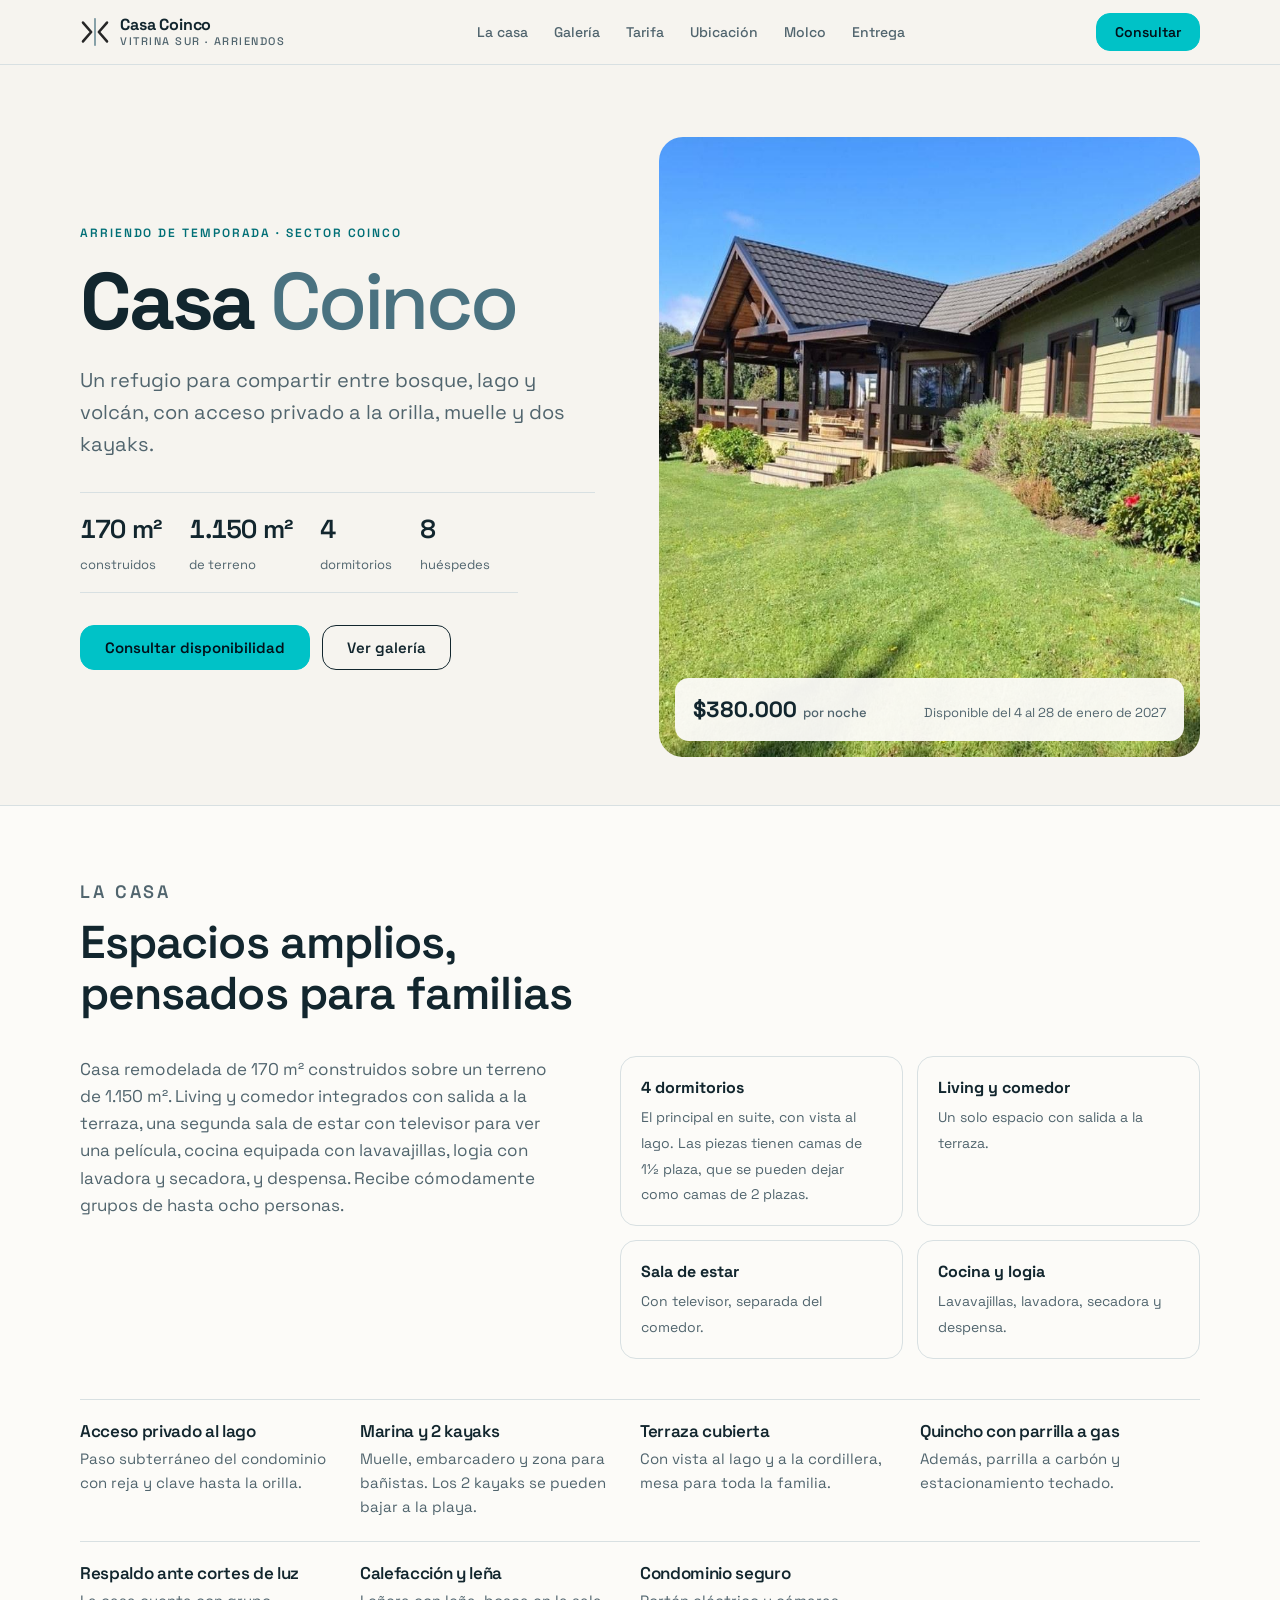
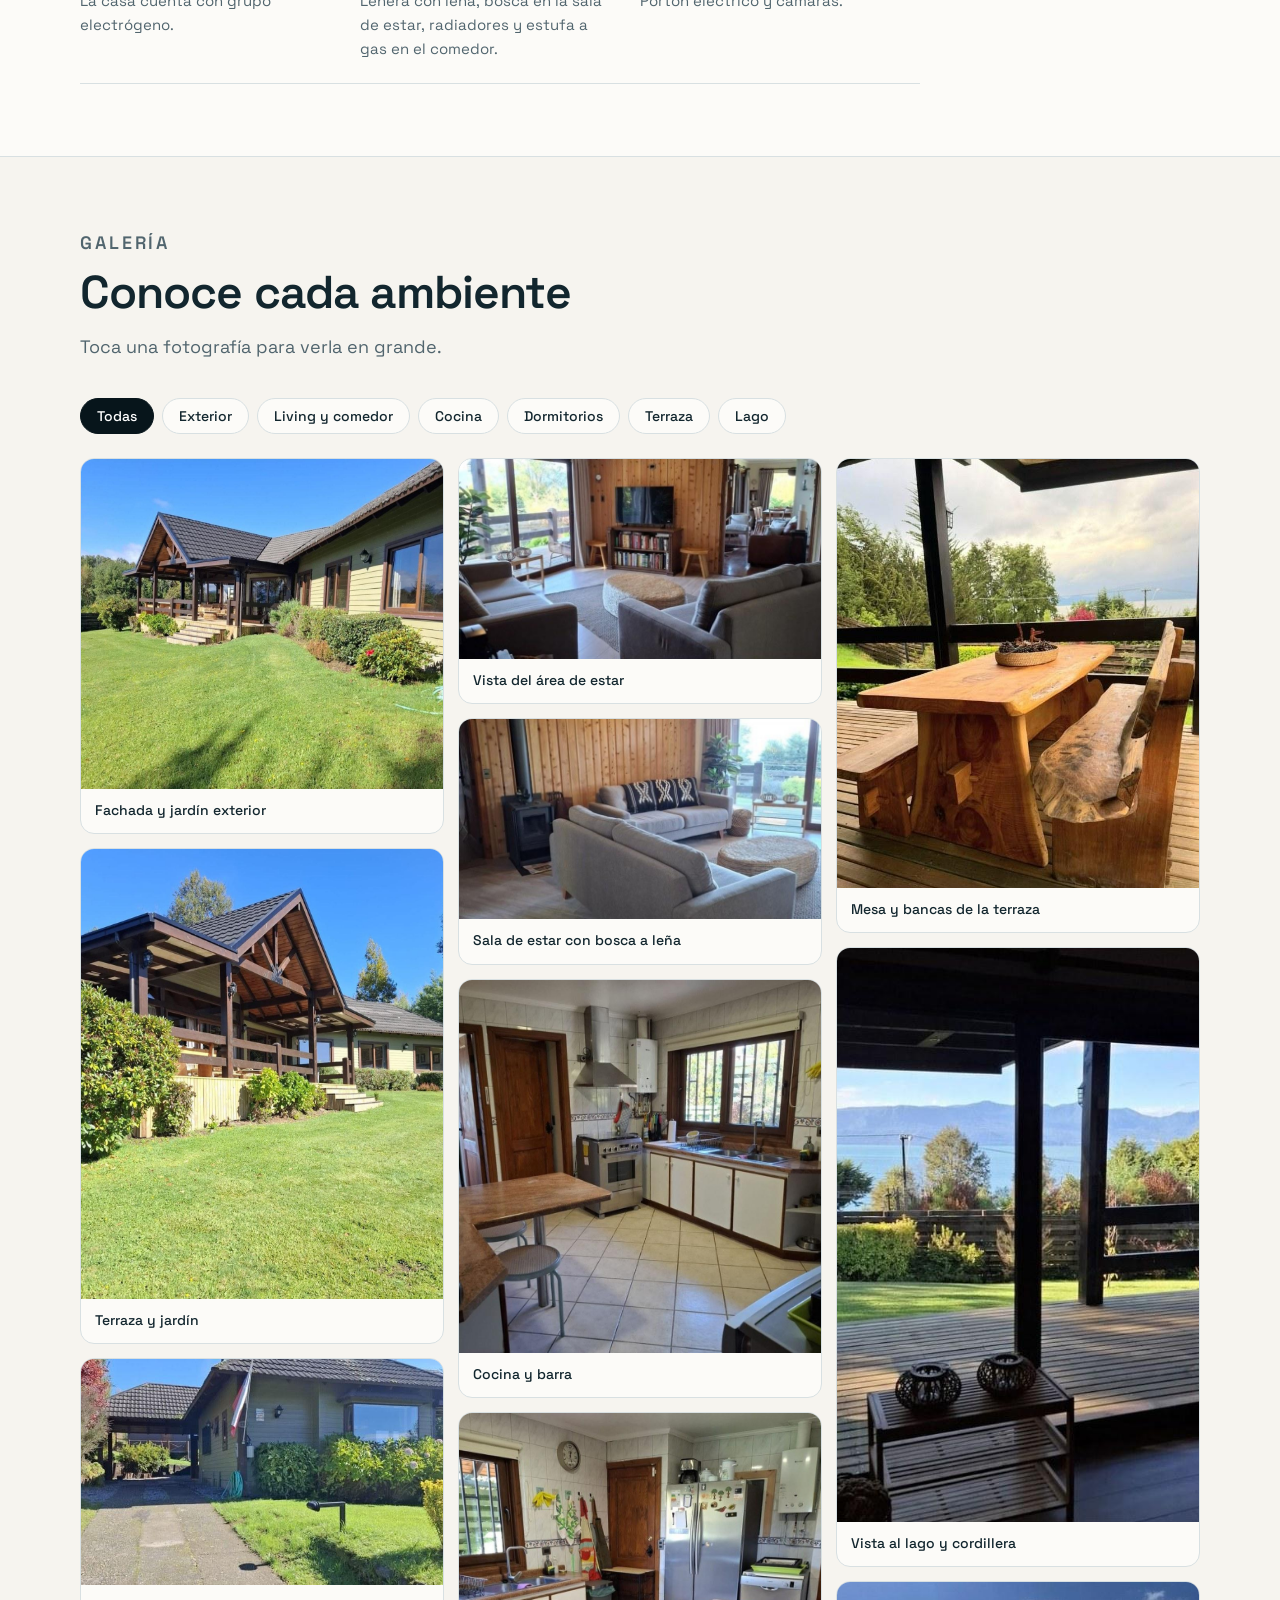
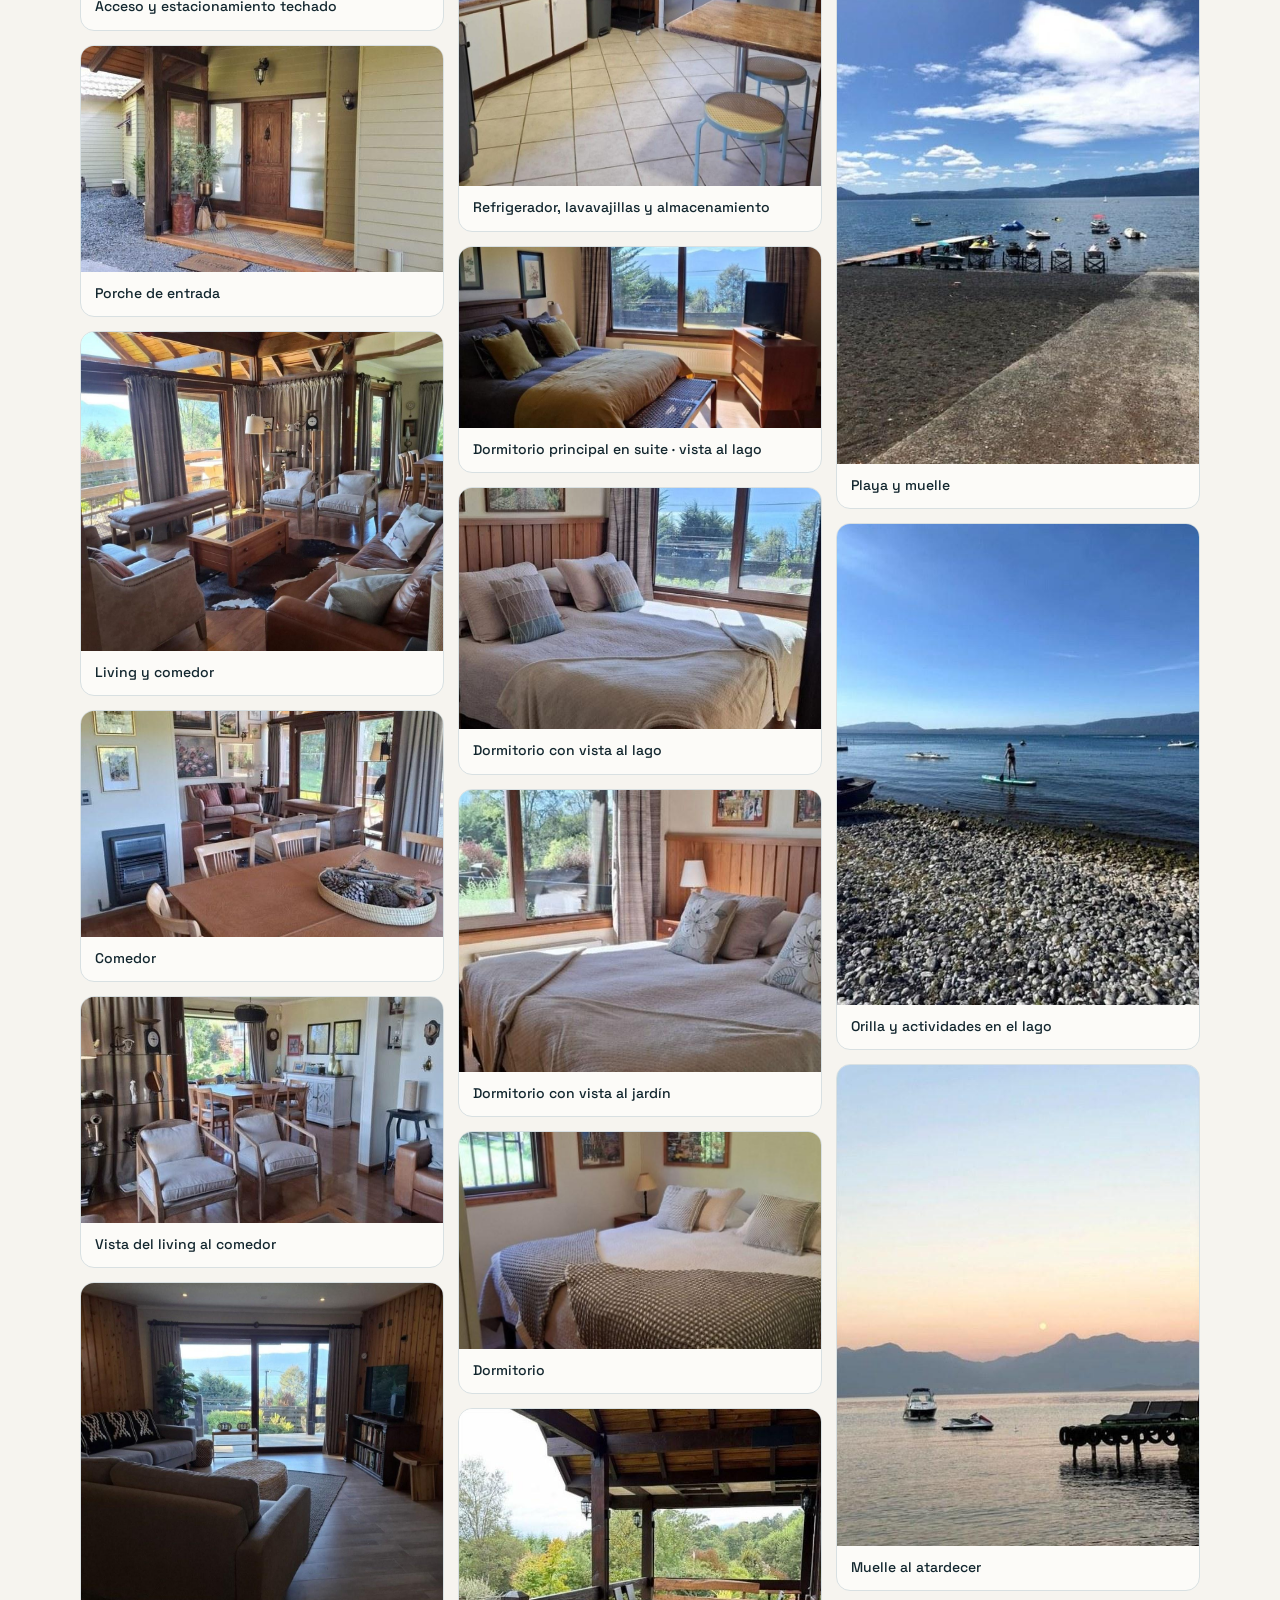
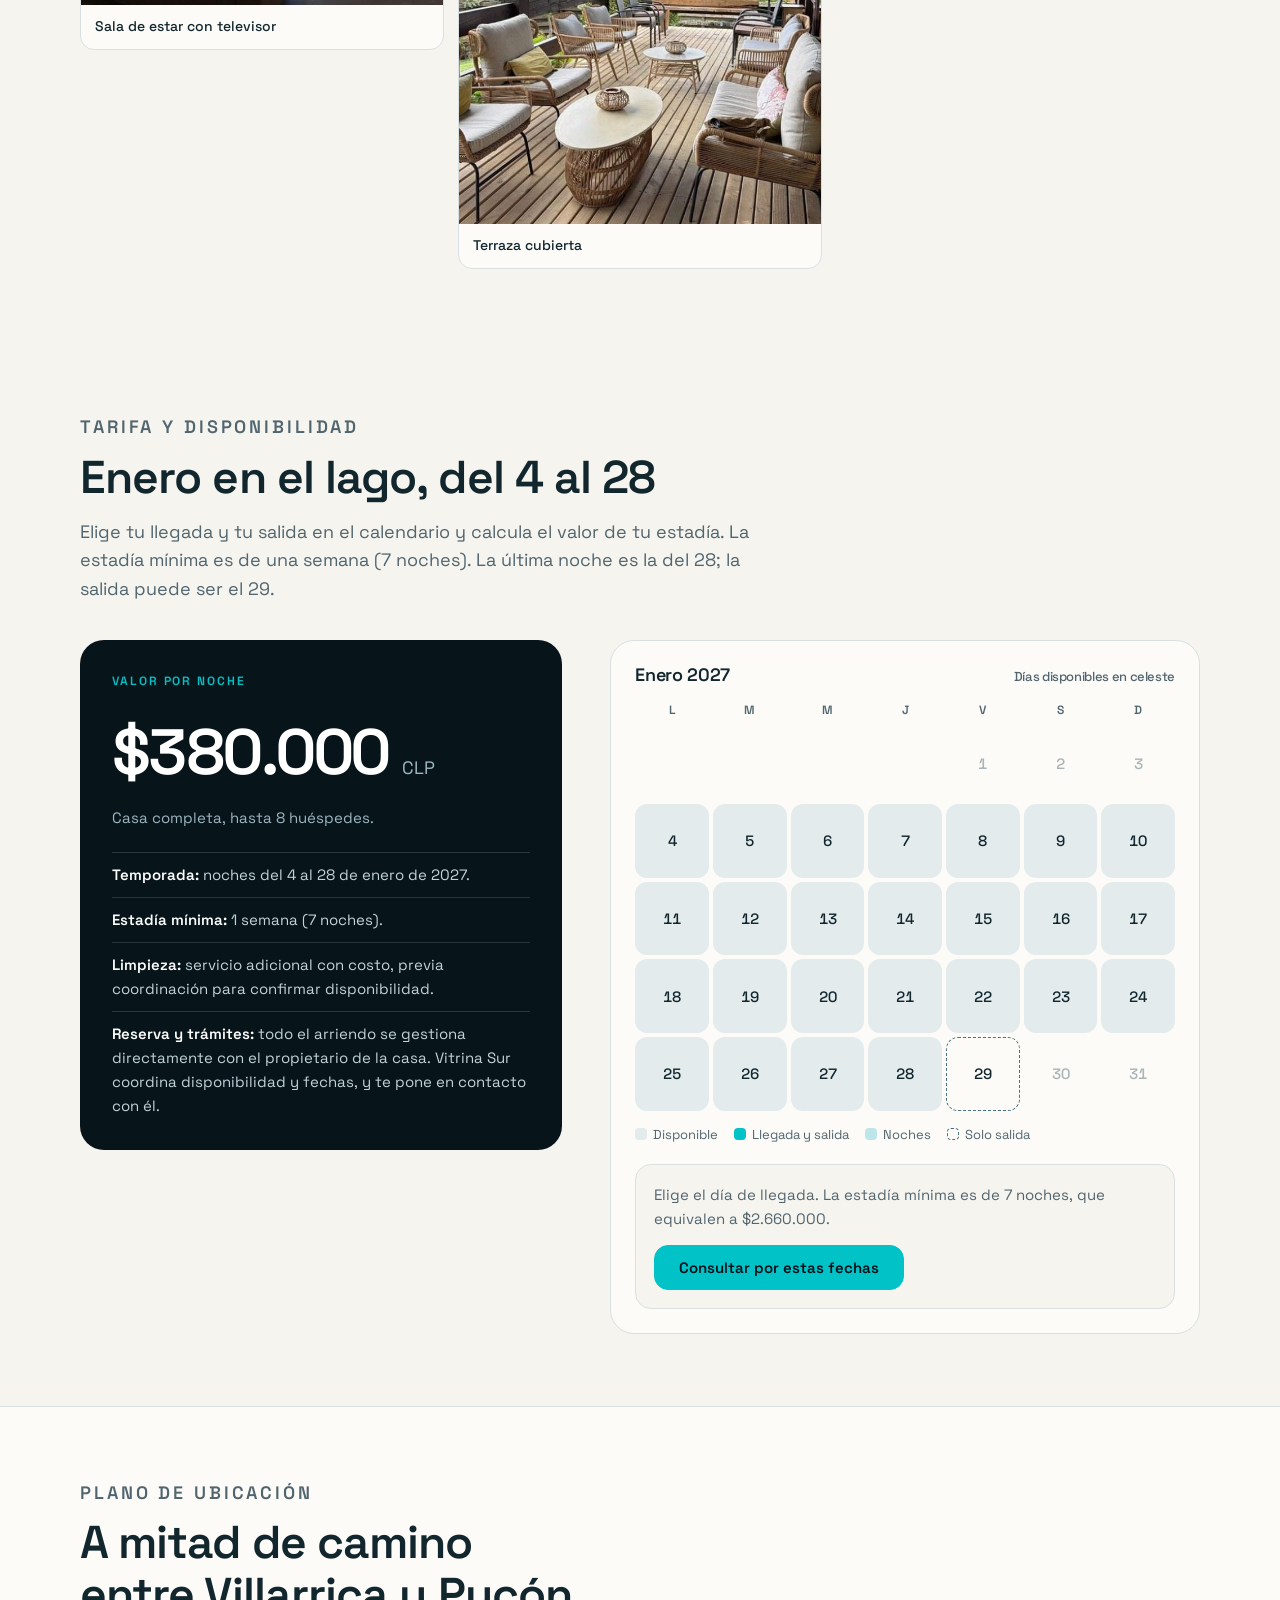
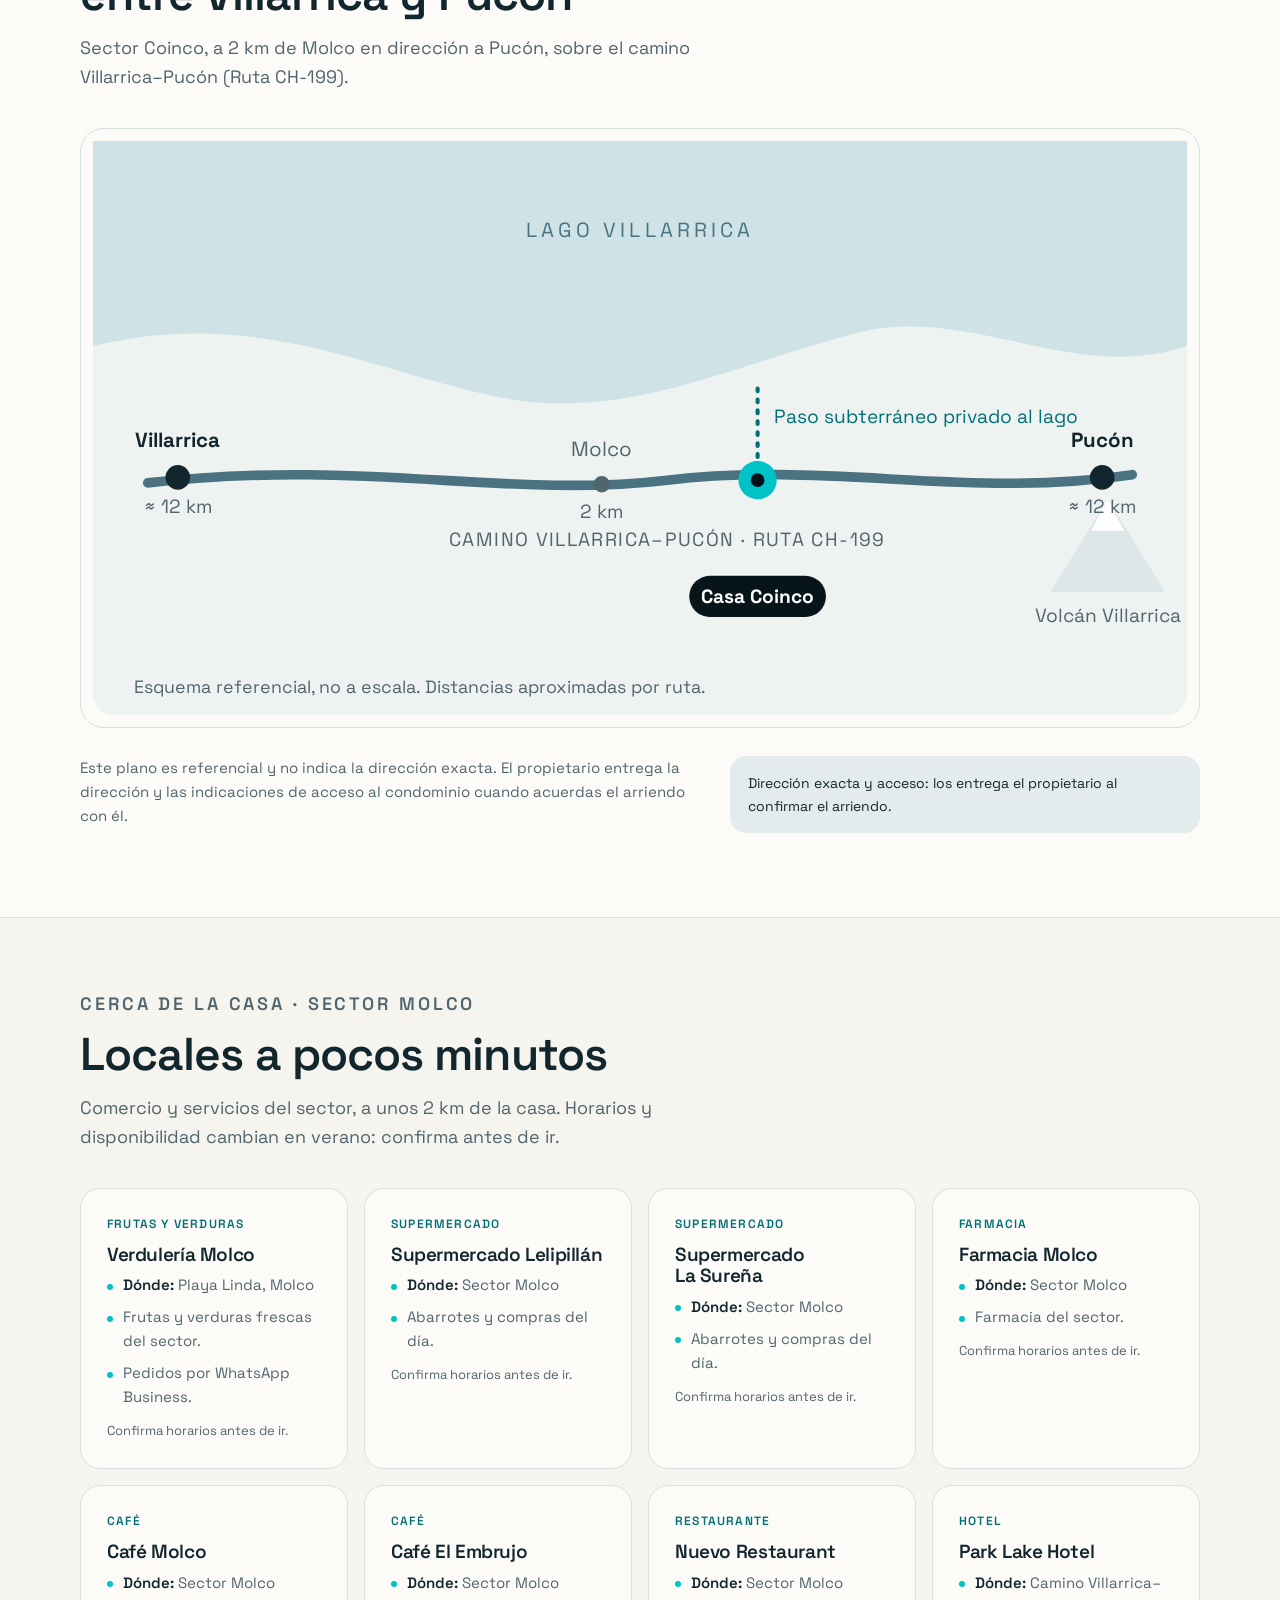
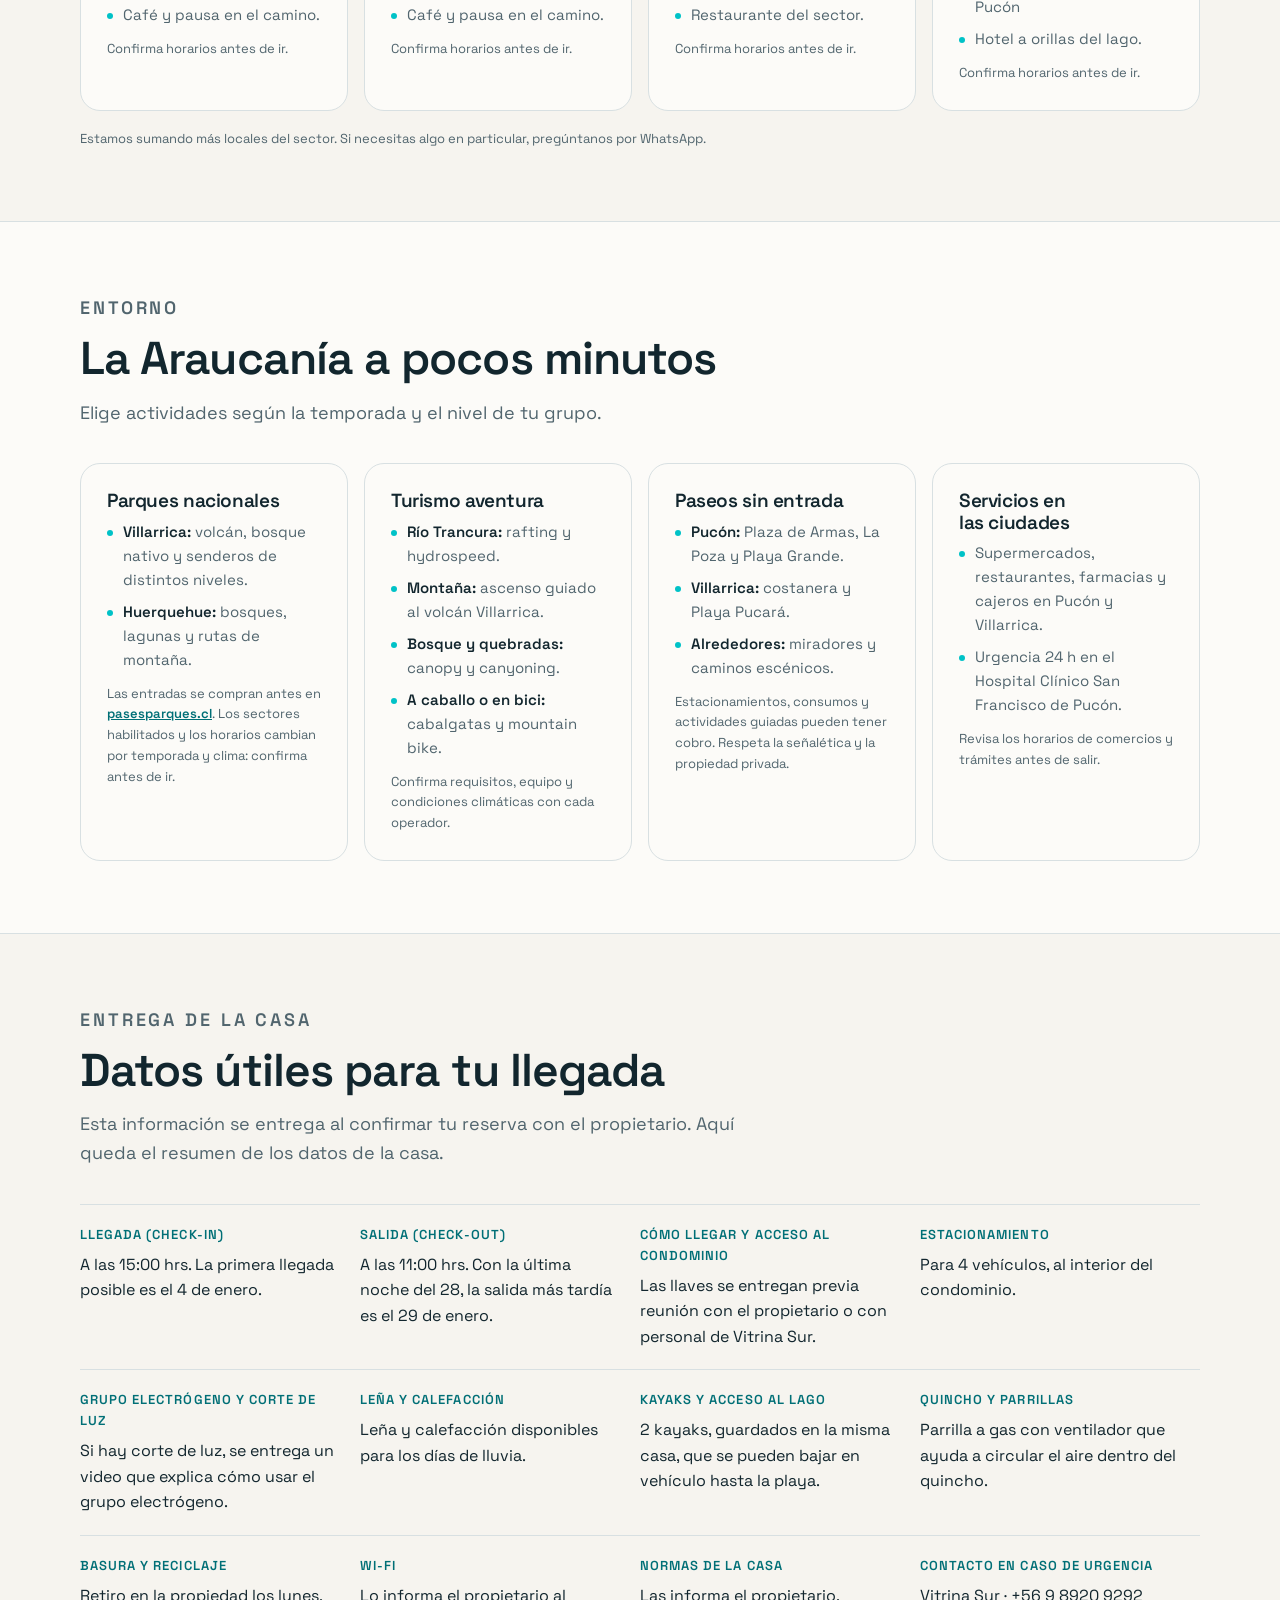
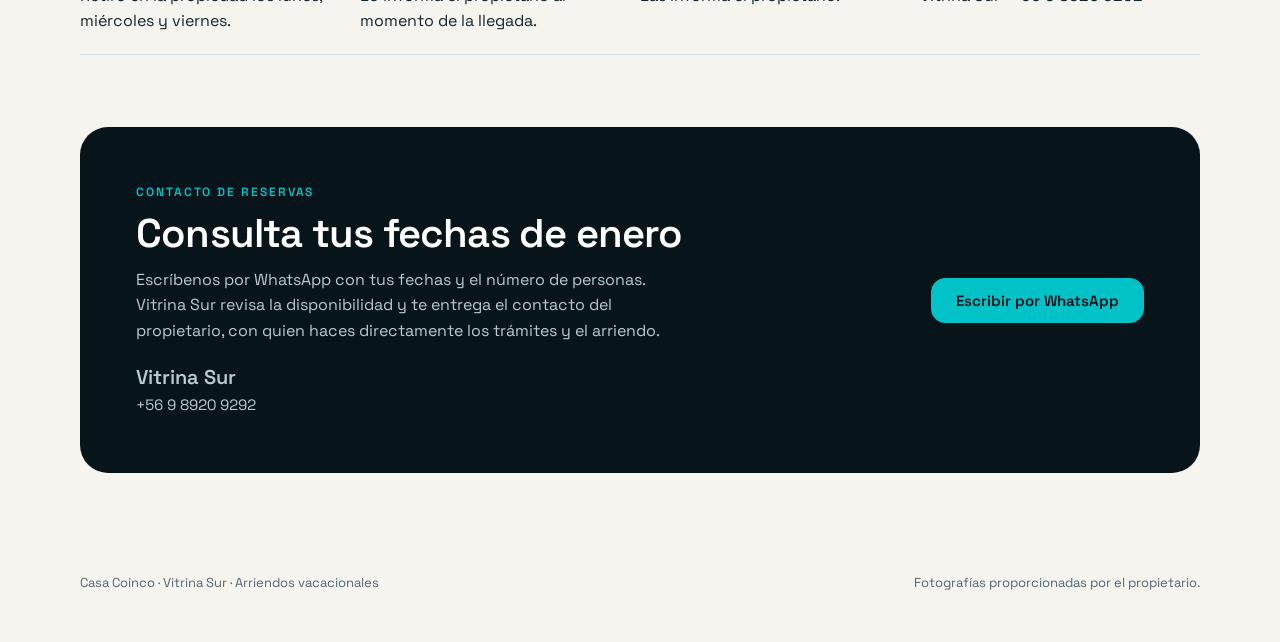
==== index.html @ cae5f984 "Casa Coinco: página para revisión del propietario Co-Authored-By: Claude Sonnet 5.5 <noreply@anthrop" ====
<!DOCTYPE html>
<html lang="es">
<head>
<meta charset="utf-8">
<meta name="robots" content="noindex, nofollow">
<meta name="viewport" content="width=device-width, initial-scale=1">
<title>Casa Coinco · Vitrina Sur (borrador para revisión)</title>
<meta name="description" content="Casa de veraneo con acceso privado al lago Villarrica, sector Coinco. 4 dormitorios, hasta 8 huéspedes, grupo electrógeno, quincho y 2 kayaks. Disponible del 4 al 28 de enero.">
<link rel="preconnect" href="https://fonts.googleapis.com">
<link rel="preconnect" href="https://fonts.gstatic.com" crossorigin>
<link href="https://fonts.googleapis.com/css2?family=Space+Grotesk:wght@400;500;600;700&display=swap" rel="stylesheet">
<link rel="stylesheet" href="css/site.css">
</head>
<body>

<header class="nav">
  <div class="wrap">
    <a class="brand" href="#inicio">
      <svg viewBox="-70 -70 140 140" role="img" aria-label="Vitrina Sur"><g fill="none" stroke-linecap="round" stroke-linejoin="round"><path d="M-56 -44 L-18 0 L-56 44" stroke="#262626" stroke-width="12"/><path d="M56 -44 L18 0 L56 44" stroke="#262626" stroke-width="12"/><path d="M0 -62 V62" stroke="#4A7280" stroke-width="6"/></g></svg>
      <span>Casa Coinco<small>Vitrina Sur · Arriendos</small></span>
    </a>
    <ul>
      <li><a href="#casa">La casa</a></li>
      <li><a href="#galeria">Galería</a></li>
      <li id="navPlano" hidden><a href="#plano">Plano</a></li>
      <li><a href="#tarifa">Tarifa</a></li>
      <li><a href="#ubicacion">Ubicación</a></li>
      <li><a href="#molco">Molco</a></li>
      <li><a href="#entrega">Entrega</a></li>
    </ul>
    <a class="btn sm wa" href="#contacto">Consultar</a>
  </div>
</header>

<main id="inicio">
  <div class="hero">
    <div class="wrap">
      <div>
        <p class="eyebrow">Arriendo de temporada · Sector Coinco</p>
        <h1>Casa <span>Coinco</span></h1>
        <p class="lead">Un refugio para compartir entre bosque, lago y volcán, con acceso privado a la orilla, muelle y dos kayaks.</p>
        <div class="facts">
          <div><strong>170 m²</strong><span>construidos</span></div>
          <div><strong>1.150 m²</strong><span>de terreno</span></div>
          <div><strong>4</strong><span>dormitorios</span></div>
          <div><strong>8</strong><span>huéspedes</span></div>
        </div>
        <div class="cta">
          <a class="btn wa" href="#contacto">Consultar disponibilidad</a>
          <a class="btn ghost" href="#galeria">Ver galería</a>
        </div>
      </div>
      <figure>
        <img src="img/fachada.jpg" alt="Fachada de Casa Coinco con terraza cubierta y jardín" width="1059" height="966">
        <div class="chip"><strong>$380.000 <small>por noche</small></strong><span>Disponible del 4 al 28 de enero de 2027</span></div>
      </figure>
    </div>
  </div>

  <section class="band" id="casa">
    <div class="wrap">
      <div class="head">
        <p class="eyebrow">La casa</p>
        <h2>Espacios amplios, pensados para familias</h2>
      </div>
      <div class="about">
        <div>
          <p>Casa remodelada de 170 m² construidos sobre un terreno de 1.150 m². Living y comedor integrados con salida a la terraza, una segunda sala de estar con televisor para ver una película, cocina equipada con lavavajillas, logia con lavadora y secadora, y despensa. Recibe cómodamente grupos de hasta ocho personas.</p>
        </div>
        <div class="rooms">
          <div><strong>4 dormitorios</strong><span>El principal en suite, con vista al lago. Las piezas tienen camas de 1½ plaza, que se pueden dejar como camas de 2 plazas.</span></div>
          <div><strong>Living y comedor</strong><span>Un solo espacio con salida a la terraza.</span></div>
          <div><strong>Sala de estar</strong><span>Con televisor, separada del comedor.</span></div>
          <div><strong>Cocina y logia</strong><span>Lavavajillas, lavadora, secadora y despensa.</span></div>
        </div>
      </div>
      <div class="hl" style="margin-top:40px">
        <div><h3>Acceso privado al lago</h3><p>Paso subterráneo del condominio con reja y clave hasta la orilla.</p></div>
        <div><h3>Marina y 2 kayaks</h3><p>Muelle, embarcadero y zona para bañistas. Los 2 kayaks se pueden bajar a la playa.</p></div>
        <div><h3>Terraza cubierta</h3><p>Con vista al lago y a la cordillera, mesa para toda la familia.</p></div>
        <div><h3>Quincho con parrilla a gas</h3><p>Además, parrilla a carbón y estacionamiento techado.</p></div>
        <div><h3>Respaldo ante cortes de luz</h3><p>La casa cuenta con grupo electrógeno.</p></div>
        <div><h3>Calefacción y leña</h3><p>Leñera con leña, bosca en la sala de estar, radiadores y estufa a gas en el comedor.</p></div>
        <div><h3>Condominio seguro</h3><p>Portón eléctrico y cámaras.</p></div>
      </div>
    </div>
  </section>

  <section id="galeria">
    <div class="wrap">
      <div class="head">
        <p class="eyebrow">Galería</p>
        <h2>Conoce cada ambiente</h2>
        <p>Toca una fotografía para verla en grande.</p>
      </div>
      <div class="filters" id="filters" role="group" aria-label="Filtrar fotografías"></div>
      <div class="grid" id="grid"></div>
    </div>
  </section>

  <section class="band" id="plano" hidden>
    <div class="wrap">
      <div class="head">
        <p class="eyebrow">Plano</p>
        <h2>Distribución de la casa</h2>
      </div>
      <div class="plans" id="plans"></div>
    </div>
  </section>

  <section id="tarifa">
    <div class="wrap">
      <div class="head">
        <p class="eyebrow">Tarifa y disponibilidad</p>
        <h2>Enero en el lago, del 4 al 28</h2>
        <p>Elige tu llegada y tu salida en el calendario y calcula el valor de tu estadía. La estadía mínima es de una semana (7 noches). La última noche es la del 28; la salida puede ser el 29.</p>
      </div>
      <div class="rate">
        <div class="price">
          <p class="eyebrow">Valor por noche</p>
          <p class="big">$380.000 <small>CLP</small></p>
          <p style="color:#9db7c0;font-size:15px">Casa completa, hasta 8 huéspedes.</p>
          <ul>
            <li><b>Temporada:</b> noches del 4 al 28 de enero de 2027.</li>
            <li><b>Estadía mínima:</b> 1 semana (7 noches).</li>
            <li><b>Limpieza:</b> servicio adicional con costo, previa coordinación para confirmar disponibilidad.</li>
            <li><b>Reserva y trámites:</b> todo el arriendo se gestiona directamente con el propietario de la casa. Vitrina Sur coordina disponibilidad y fechas, y te pone en contacto con él.</li>
          </ul>
        </div>
        <div class="cal">
          <h3>Enero 2027 <span>Días disponibles en celeste</span></h3>
          <div class="dow" aria-hidden="true"><span>L</span><span>M</span><span>M</span><span>J</span><span>V</span><span>S</span><span>D</span></div>
          <div class="days" id="days"></div>
          <div class="legend">
            <span><i style="background:var(--mist)"></i>Disponible</span>
            <span><i style="background:var(--tq)"></i>Llegada y salida</span>
            <span><i style="background:#BDE6E8"></i>Noches</span>
            <span><i style="border:1.5px dashed var(--lake)"></i>Solo salida</span>
          </div>
          <div class="sum" aria-live="polite">
            <p id="sumText"></p>
            <strong id="sumTotal"></strong>
            <a class="btn" id="sumBtn" href="#contacto">Consultar por estas fechas</a>
          </div>
        </div>
      </div>
    </div>
  </section>

  <section class="band" id="ubicacion">
    <div class="wrap">
      <div class="head">
        <p class="eyebrow">Plano de ubicación</p>
        <h2>A mitad de camino entre Villarrica y Pucón</h2>
        <p>Sector Coinco, a 2 km de Molco en dirección a Pucón, sobre el camino Villarrica–Pucón (Ruta CH-199).</p>
      </div>
      <div class="loc">
        <div class="map">
          <svg viewBox="0 0 800 420" role="img" aria-labelledby="mapT mapD">
            <title id="mapT">Esquema de ubicación de Casa Coinco</title>
            <desc id="mapD">Casa Coinco queda entre Villarrica y Pucón, a 2 kilómetros de Molco, a unos 12 kilómetros de cada ciudad, con acceso al lago por un paso subterráneo.</desc>
            <rect width="800" height="420" rx="16" fill="#EEF3F2"/>
            <path d="M0 0H800V150C720 178 640 120 560 140C470 163 390 205 300 188C210 171 120 120 0 150Z" fill="#CFE3E6"/>
            <text x="400" y="70" text-anchor="middle" font-size="15" fill="#4A7280" letter-spacing="3">LAGO VILLARRICA</text>
            <path d="M40 250C200 232 300 262 420 248C540 234 640 262 760 244" fill="none" stroke="#4A7280" stroke-width="7" stroke-linecap="round"/>
            <text x="420" y="296" text-anchor="middle" font-size="14" fill="#51656E" letter-spacing="1">CAMINO VILLARRICA–PUCÓN · RUTA CH-199</text>
            <path d="M486 247V176" stroke="#006F76" stroke-width="3" stroke-dasharray="2 6" stroke-linecap="round"/>
            <text x="498" y="206" font-size="14" fill="#006F76">Paso subterráneo privado al lago</text>
            <path d="M700 330L742 262L784 330Z" fill="#DDE6E8"/><path d="M730 285L742 262L754 285Z" fill="#fff"/>
            <text x="742" y="352" text-anchor="middle" font-size="14" fill="#51656E">Volcán Villarrica</text>
            <circle cx="62" cy="246" r="9" fill="#12262E"/>
            <text x="62" y="224" text-anchor="middle" font-size="15" font-weight="700" fill="#12262E">Villarrica</text>
            <text x="62" y="272" text-anchor="middle" font-size="14" fill="#51656E">≈ 12 km</text>
            <circle cx="372" cy="251" r="6" fill="#51656E"/>
            <text x="372" y="230" text-anchor="middle" font-size="15" fill="#51656E">Molco</text>
            <text x="372" y="276" text-anchor="middle" font-size="14" fill="#51656E">2 km</text>
            <circle cx="738" cy="246" r="9" fill="#12262E"/>
            <text x="738" y="224" text-anchor="middle" font-size="15" font-weight="700" fill="#12262E">Pucón</text>
            <text x="738" y="272" text-anchor="middle" font-size="14" fill="#51656E">≈ 12 km</text>
            <circle cx="486" cy="248" r="14" fill="#00C2C7"/><circle cx="486" cy="248" r="5" fill="#021019"/>
            <rect x="436" y="318" width="100" height="30" rx="15" fill="#07151B"/>
            <text x="486" y="338" text-anchor="middle" font-size="14" font-weight="700" fill="#fff">Casa Coinco</text>
            <text x="30" y="404" font-size="13" fill="#51656E">Esquema referencial, no a escala. Distancias aproximadas por ruta.</text>
          </svg>
        </div>
        <aside>
          <p>Este plano es referencial y no indica la dirección exacta. El propietario entrega la dirección y las indicaciones de acceso al condominio cuando acuerdas el arriendo con él.</p>
          <div class="note">Dirección exacta y acceso: los entrega el propietario al confirmar el arriendo.</div>
        </aside>
      </div>
    </div>
  </section>

  <section id="molco">
    <div class="wrap">
      <div class="head">
        <p class="eyebrow">Cerca de la casa · Sector Molco</p>
        <h2>Locales a pocos minutos</h2>
        <p>Comercio y servicios del sector, a unos 2 km de la casa. Horarios y disponibilidad cambian en verano: confirma antes de ir.</p>
      </div>
      <div class="cards" id="locales"></div>
      <p class="src" id="localesNote"></p>
    </div>
  </section>

  <section class="band" id="entorno">
    <div class="wrap">
      <div class="head">
        <p class="eyebrow">Entorno</p>
        <h2>La Araucanía a pocos minutos</h2>
        <p>Elige actividades según la temporada y el nivel de tu grupo.</p>
      </div>
      <div class="cards">
        <div class="card">
          <h3>Parques nacionales</h3>
          <ul>
            <li><b>Villarrica:</b> volcán, bosque nativo y senderos de distintos niveles.</li>
            <li><b>Huerquehue:</b> bosques, lagunas y rutas de montaña.</li>
          </ul>
          <p class="small">Las entradas se compran antes en <a href="https://www.pasesparques.cl" target="_blank" rel="noopener">pasesparques.cl</a>. Los sectores habilitados y los horarios cambian por temporada y clima: confirma antes de ir.</p>
        </div>
        <div class="card">
          <h3>Turismo aventura</h3>
          <ul>
            <li><b>Río Trancura:</b> rafting y hydrospeed.</li>
            <li><b>Montaña:</b> ascenso guiado al volcán Villarrica.</li>
            <li><b>Bosque y quebradas:</b> canopy y canyoning.</li>
            <li><b>A caballo o en bici:</b> cabalgatas y mountain bike.</li>
          </ul>
          <p class="small">Confirma requisitos, equipo y condiciones climáticas con cada operador.</p>
        </div>
        <div class="card">
          <h3>Paseos sin entrada</h3>
          <ul>
            <li><b>Pucón:</b> Plaza de Armas, La Poza y Playa Grande.</li>
            <li><b>Villarrica:</b> costanera y Playa Pucará.</li>
            <li><b>Alrededores:</b> miradores y caminos escénicos.</li>
          </ul>
          <p class="small">Estacionamientos, consumos y actividades guiadas pueden tener cobro. Respeta la señalética y la propiedad privada.</p>
        </div>
        <div class="card">
          <h3>Servicios en las ciudades</h3>
          <ul>
            <li>Supermercados, restaurantes, farmacias y cajeros en Pucón y Villarrica.</li>
            <li>Urgencia 24 h en el Hospital Clínico San Francisco de Pucón.</li>
          </ul>
          <p class="small">Revisa los horarios de comercios y trámites antes de salir.</p>
        </div>
      </div>
    </div>
  </section>

  <section id="entrega">
    <div class="wrap">
      <div class="head">
        <p class="eyebrow">Entrega de la casa</p>
        <h2>Datos útiles para tu llegada</h2>
        <p>Esta información se entrega al confirmar tu reserva con el propietario. Aquí queda el resumen de los datos de la casa.</p>
      </div>
      <dl class="deliver deliver-wrap" id="deliver"></dl>
    </div>
  </section>

  <section id="contacto" style="padding-top:0">
    <div class="wrap">
      <div class="contact">
        <div>
          <p class="eyebrow">Contacto de reservas</p>
          <h2>Consulta tus fechas de enero</h2>
          <p>Escríbenos por WhatsApp con tus fechas y el número de personas. Vitrina Sur revisa la disponibilidad y te entrega el contacto del propietario, con quien haces directamente los trámites y el arriendo.</p>
          <p class="who">Vitrina Sur <span>+56 9 8920 9292</span></p>
        </div>
        <a class="btn wa" id="mainWa" href="#" target="_blank" rel="noopener">Escribir por WhatsApp</a>
      </div>
    </div>
  </section>

  
</main>

<footer>
  <div class="wrap">
    <span>Casa Coinco · Vitrina Sur · Arriendos vacacionales</span>
    <span>Fotografías proporcionadas por el propietario.</span>
  </div>
</footer>

<div class="lb" id="lb" role="dialog" aria-modal="true" aria-label="Fotografía ampliada">
  <button class="x" id="lbX" aria-label="Cerrar">×</button>
  <button class="pv" id="lbP" aria-label="Anterior">‹</button>
  <div class="lb-in"><img id="lbImg" alt=""><p id="lbCap"></p></div>
  <button class="nx" id="lbN" aria-label="Siguiente">›</button>
</div>

<script>
(function(){
  var CFG={phone:'56989209292',price:380000,first:4,last:28,year:2027,min:7};
  var MES='enero', DOW=['lun','mar','mié','jue','vie','sáb','dom'];
  function clp(n){return '$'+String(n).replace(/\B(?=(\d{3})+(?!\d))/g,'.');}
  function wa(text){return 'https://wa.me/'+CFG.phone+'?text='+encodeURIComponent(text);}
  var GENERIC='Hola Vitrina Sur, me interesa Casa Coinco (arriendos vacacionales). Quiero consultar disponibilidad en enero de '+CFG.year+'.';
  document.querySelectorAll('a.wa').forEach(function(a){a.href=wa(GENERIC);a.target='_blank';a.rel='noopener';});

  /* ---- Locales de Molco: completar/editar aquí. Solo se muestran datos confirmados. ---- */
  var LOCALES=[
    {tag:'Frutas y verduras',name:'Verdulería Molco',where:'Playa Linda, Molco',lines:['Frutas y verduras frescas del sector.','Pedidos por WhatsApp Business.'],confirmar:true},
    {tag:'Supermercado',name:'Supermercado Lelipillán',where:'Sector Molco',lines:['Abarrotes y compras del día.'],confirmar:true},
    {tag:'Supermercado',name:'Supermercado La Sureña',where:'Sector Molco',lines:['Abarrotes y compras del día.'],confirmar:true},
    {tag:'Farmacia',name:'Farmacia Molco',where:'Sector Molco',lines:['Farmacia del sector.'],confirmar:true},
    {tag:'Café',name:'Café Molco',where:'Sector Molco',lines:['Café y pausa en el camino.'],confirmar:true},
    {tag:'Café',name:'Café El Embrujo',where:'Sector Molco',lines:['Café y pausa en el camino.'],confirmar:true},
    {tag:'Restaurante',name:'Nuevo Restaurant',where:'Sector Molco',lines:['Restaurante del sector.'],confirmar:true},
    {tag:'Hotel',name:'Park Lake Hotel',where:'Camino Villarrica–Pucón',lines:['Hotel a orillas del lago.'],confirmar:true}
  ];
  var lc=document.getElementById('locales');
  LOCALES.forEach(function(l){
    var c=document.createElement('div');c.className='card';
    var s='<span class="tag">'+l.tag+'</span><h3>'+l.name+'</h3><ul>';
    s+='<li><b>Dónde:</b> '+l.where+'</li>';
    l.lines.forEach(function(x){s+='<li>'+x+'</li>';});
    s+='</ul>';
    if(l.confirmar)s+='<p class="small">Confirma horarios antes de ir.</p>';
    c.innerHTML=s;lc.appendChild(c);
  });
  document.getElementById('localesNote').textContent='Estamos sumando más locales del sector. Si necesitas algo en particular, pregúntanos por WhatsApp.';

  /* ---- Entrega de la casa: completar los valores; lo vacío aparece como "Se informa al confirmar". ---- */
  var ENTREGA=[
    ['Llegada (check-in)','A las 15:00 hrs. La primera llegada posible es el 4 de enero.'],
    ['Salida (check-out)','A las 11:00 hrs. Con la última noche del 28, la salida más tardía es el 29 de enero.'],
    ['Cómo llegar y acceso al condominio','Las llaves se entregan previa reunión con el propietario o con personal de Vitrina Sur.'],
    ['Estacionamiento','Para 4 vehículos, al interior del condominio.'],
    ['Grupo electrógeno y corte de luz','Si hay corte de luz, se entrega un video que explica cómo usar el grupo electrógeno.'],
    ['Leña y calefacción','Leña y calefacción disponibles para los días de lluvia.'],
    ['Kayaks y acceso al lago','2 kayaks, guardados en la misma casa, que se pueden bajar en vehículo hasta la playa.'],
    ['Quincho y parrillas','Parrilla a gas con ventilador que ayuda a circular el aire dentro del quincho.'],
    ['Basura y reciclaje','Retiro en la propiedad los lunes, miércoles y viernes.'],
    ['Wi-Fi','Lo informa el propietario al momento de la llegada.'],
    ['Normas de la casa','Las informa el propietario.'],
    ['Contacto en caso de urgencia','Vitrina Sur · +56 9 8920 9292']
  ];
  var dl=document.getElementById('deliver');
  ENTREGA.forEach(function(e){
    var d=document.createElement('div');
    var t=document.createElement('dt');t.textContent=e[0];
    var v=document.createElement('dd');
    if(e[1]){v.textContent=e[1];}else{v.textContent='Lo informa el propietario al confirmar.';v.className='pending';}
    d.appendChild(t);d.appendChild(v);dl.appendChild(d);
  });

  /* ---- Galería ---- */
  var PHOTOS=[
    ['fachada','Fachada y jardín exterior','Exterior'],
    ['portada','Terraza y jardín','Exterior'],
    ['acceso','Acceso y estacionamiento techado','Exterior'],
    ['porche','Porche de entrada','Exterior'],
    ['living','Living y comedor','Living y comedor'],
    ['comedor','Comedor','Living y comedor'],
    ['living-comedor','Vista del living al comedor','Living y comedor'],
    ['estar','Sala de estar con televisor','Living y comedor'],
    ['estar-vista','Vista del área de estar','Living y comedor'],
    ['estar-bosca','Sala de estar con bosca a leña','Living y comedor'],
    ['cocina','Cocina y barra','Cocina'],
    ['cocina-refri','Refrigerador, lavavajillas y almacenamiento','Cocina'],
    ['dorm-principal','Dormitorio principal en suite · vista al lago','Dormitorios'],
    ['dorm-lago','Dormitorio con vista al lago','Dormitorios'],
    ['dorm-jardin','Dormitorio con vista al jardín','Dormitorios'],
    ['dorm-reja','Dormitorio','Dormitorios'],
    ['terraza','Terraza cubierta','Terraza'],
    ['terraza-mesa','Mesa y bancas de la terraza','Terraza'],
    ['terraza-vista','Vista al lago y cordillera','Terraza'],
    ['playa-muelle','Playa y muelle','Lago'],
    ['orilla','Orilla y actividades en el lago','Lago'],
    ['muelle-atardecer','Muelle al atardecer','Lago']
  ];
  var cats=['Todas'].concat(PHOTOS.reduce(function(a,p){if(a.indexOf(p[2])<0)a.push(p[2]);return a;},[]));
  var current='Todas', visible=[], idx=0;
  var grid=document.getElementById('grid'), filters=document.getElementById('filters');
  function renderFilters(){
    filters.innerHTML='';
    cats.forEach(function(c){
      var b=document.createElement('button');b.type='button';b.textContent=c;
      b.setAttribute('aria-pressed',c===current?'true':'false');
      b.addEventListener('click',function(){current=c;renderFilters();renderGrid();});
      filters.appendChild(b);
    });
  }
  function renderGrid(){
    visible=PHOTOS.filter(function(p){return current==='Todas'||p[2]===current;});
    grid.innerHTML='';
    visible.forEach(function(p,i){
      var f=document.createElement('figure');
      var b=document.createElement('button');b.type='button';b.setAttribute('aria-label','Ampliar: '+p[1]);
      var w=document.createElement('div');w.className='im';
      var im=document.createElement('img');im.src='img/'+p[0]+'.jpg';im.alt=p[1];im.loading=i<6?'eager':'lazy';
      w.appendChild(im);b.appendChild(w);
      var c=document.createElement('figcaption');c.textContent=p[1];
      b.appendChild(c);f.appendChild(b);grid.appendChild(f);
      b.addEventListener('click',function(){open(i);});
    });
  }
  var lb=document.getElementById('lb'),lbImg=document.getElementById('lbImg'),lbCap=document.getElementById('lbCap');
  function show(){var p=visible[idx];lbImg.src='img/'+p[0]+'.jpg';lbImg.alt=p[1];lbCap.textContent=p[1];}
  function open(i){idx=i;show();lb.classList.add('open');document.getElementById('lbX').focus();}
  function close(){lb.classList.remove('open');}
  function step(d){idx=(idx+d+visible.length)%visible.length;show();}
  document.getElementById('lbX').onclick=close;
  document.getElementById('lbP').onclick=function(){step(-1);};
  document.getElementById('lbN').onclick=function(){step(1);};
  lb.addEventListener('click',function(e){if(e.target===lb)close();});
  document.addEventListener('keydown',function(e){
    if(!lb.classList.contains('open'))return;
    if(e.key==='Escape')close();
    if(e.key==='ArrowLeft')step(-1);
    if(e.key==='ArrowRight')step(1);
  });
  renderFilters();renderGrid();

  /* ---- Plano y render: aparece solo si existen img/plano.jpg o img/render.jpg ---- */
  [['plano','Plano de la casa'],['render','Render de la casa']].forEach(function(p){
    var t=new Image();
    t.onload=function(){
      var f=document.createElement('figure');
      var im=document.createElement('img');im.src='img/'+p[0]+'.jpg';im.alt=p[1];
      var c=document.createElement('figcaption');c.textContent=p[1];
      f.appendChild(im);f.appendChild(c);
      document.getElementById('plans').appendChild(f);
      document.getElementById('plano').hidden=false;
      document.getElementById('navPlano').hidden=false;
    };
    t.src='img/'+p[0]+'.jpg';
  });

  /* ---- Calendario: noches del 4 al 28; el 29 solo como día de salida ---- */
  var days=document.getElementById('days');
  var start=null,end=null,DEP=CFG.last+1,tooShort=false;
  var firstIdx=(new Date(CFG.year,0,1).getDay()+6)%7;
  var total=new Date(CFG.year,1,0).getDate();
  function dowOf(d){return DOW[(new Date(CFG.year,0,d).getDay()+6)%7];}
  function renderDays(){
    days.innerHTML='';
    for(var b=0;b<firstIdx;b++){days.appendChild(document.createElement('span'));}
    for(var d=1;d<=total;d++){
      if(d<CFG.first||d>DEP){var s=document.createElement('span');s.textContent=d;days.appendChild(s);continue;}
      var btn=document.createElement('button');btn.type='button';btn.textContent=d;
      btn.setAttribute('aria-label',dowOf(d)+' '+d+' de '+MES+(d===DEP?' (solo salida)':''));
      if(d===start||d===end)btn.className='ed';
      else if(start&&end&&d>start&&d<end)btn.className='rg';
      else if(d===DEP)btn.className='dep';
      (function(day){btn.addEventListener('click',function(){pick(day);});})(d);
      days.appendChild(btn);
    }
  }
  function pick(d){
    tooShort=false;
    if(start!==null&&end===null&&d>start&&d-start<CFG.min){tooShort=true;renderDays();summary();return;}
    if(start===null||end!==null){
      if(d===DEP){return;}
      start=d;end=null;
    }else if(d>start){end=d;}
    else{if(d===DEP)return;start=d;end=null;}
    renderDays();summary();
  }
  function summary(){
    var t=document.getElementById('sumText'),tot=document.getElementById('sumTotal'),btn=document.getElementById('sumBtn');
    if(start&&end){
      var n=end-start,v=n*CFG.price;
      t.textContent='Llegada '+dowOf(start)+' '+start+' · salida '+dowOf(end)+' '+end+' de '+MES+' · '+n+(n===1?' noche':' noches');
      tot.textContent=clp(v);
      var msg='Hola Vitrina Sur, me interesa Casa Coinco (arriendos vacacionales). Quiero arrendarla desde el '+start+' al '+end+' de enero de '+CFG.year+' ('+n+(n===1?' noche':' noches')+', valor referencial '+clp(v)+'). ¿Está disponible?';
      btn.href=wa(msg);btn.target='_blank';btn.rel='noopener';
    }else if(start){
      t.textContent=(tooShort?'El arriendo es de mínimo 1 semana (7 noches). ':'')+'Llegada el '+dowOf(start)+' '+start+' de '+MES+'. Elige una salida desde el '+(start+CFG.min)+'.';
      tot.textContent='';
    }else{
      t.textContent='Elige el día de llegada. La estadía mínima es de 7 noches, que equivalen a '+clp(7*CFG.price)+'.';
      tot.textContent='';
    }
    if(!(start&&end)){btn.href=wa(GENERIC);btn.target='_blank';btn.rel='noopener';}
  }
  renderDays();summary();
})();
</script>
</body>
</html>
---- css/site.css ----
/* Vitrina Sur · Arriendos vacacionales — estilos compartidos.
   Paleta de la marca (noche, lago, bruma, turquesa) en versión clara. Una sola familia tipográfica. */
:root{
  --bone:#F6F4EF;
  --paper:#FCFBF8;
  --night:#07151B;
  --ink:#12262E;
  --muted:#51656E;
  --lake:#4A7280;
  --mist:#E3EBED;
  --line:#D8E0E2;
  --tq:#00C2C7;
  --tq-ink:#021019;
  --tq-deep:#006F76;
  --radius:16px;
  --font:'Space Grotesk',system-ui,-apple-system,'Segoe UI',Roboto,'Helvetica Neue',Arial,sans-serif;
  color-scheme:light;
}
*{box-sizing:border-box}
html{scroll-behavior:smooth;scroll-padding-top:76px}
body{margin:0;background:var(--bone);color:var(--ink);font-family:var(--font);font-size:16px;line-height:1.6;-webkit-font-smoothing:antialiased}
img{max-width:100%;display:block}
a{color:inherit}
h1,h2,h3{margin:0;line-height:1.12;text-wrap:balance;font-weight:600;letter-spacing:-.02em}
p{margin:0}
.wrap{max-width:1160px;margin:0 auto;padding:0 20px}
:focus-visible{outline:3px solid var(--tq);outline-offset:3px;border-radius:6px}

/* Nav */
.nav{position:sticky;top:0;z-index:20;background:rgba(246,244,239,.93);backdrop-filter:blur(10px);border-bottom:1px solid var(--line)}
.nav .wrap{display:flex;align-items:center;justify-content:space-between;gap:16px;height:64px}
.brand{display:flex;align-items:center;gap:10px;text-decoration:none;font-weight:700;letter-spacing:-.01em;line-height:1.15}
.brand svg{width:30px;height:30px;flex:none}
.brand small{display:block;font-weight:500;font-size:11px;letter-spacing:.14em;text-transform:uppercase;color:var(--muted)}
.nav ul{display:flex;gap:26px;list-style:none;margin:0;padding:0}
.nav ul a{text-decoration:none;font-size:14px;color:var(--muted);font-weight:500}
.nav ul a:hover{color:var(--ink)}
@media(max-width:860px){.nav ul{display:none}}
.btn{display:inline-flex;align-items:center;justify-content:center;gap:8px;padding:14px 24px;border-radius:14px;font:600 15px/1 var(--font);text-decoration:none;border:1.5px solid var(--tq);background:var(--tq);color:var(--tq-ink);cursor:pointer;transition:background .15s}
.btn:hover{background:#00ADB2;border-color:#00ADB2}
.btn.ghost{background:transparent;border-color:var(--ink);color:var(--ink)}
.btn.ghost:hover{background:var(--mist)}
.btn.sm{padding:11px 18px;font-size:14px}

/* Tipografía de sección */
.eyebrow{font-size:12px;font-weight:600;letter-spacing:.16em;text-transform:uppercase;color:var(--tq-deep)}
section{padding:72px 0}
.head{max-width:42em;margin-bottom:36px}
.head h2{font-size:clamp(30px,4.4vw,46px);font-weight:600;margin:10px 0 14px}
.head p{color:var(--muted);font-size:18px}
.band{background:var(--paper);border-top:1px solid var(--line);border-bottom:1px solid var(--line)}

/* Hero */
.hero{padding:48px 0 32px}
.hero .wrap{display:grid;grid-template-columns:1fr;gap:36px;align-items:center}
.hero h1{font-size:clamp(42px,7.4vw,80px);font-weight:700;letter-spacing:-.04em;margin:14px 0 18px}
.hero h1 span{color:var(--lake);font-weight:500}
.hero .lead{font-size:clamp(17px,2.2vw,20px);color:var(--muted);max-width:31em}
.facts{display:grid;grid-template-columns:repeat(2,1fr);margin:32px 0;border-top:1px solid var(--line)}
.facts div{padding:16px 0;border-bottom:1px solid var(--line)}
.facts div:nth-child(odd){padding-right:16px}
.facts strong{display:block;font-size:26px;font-weight:600;letter-spacing:-.03em;font-variant-numeric:tabular-nums}
.facts span{font-size:13px;color:var(--muted)}
.cta{display:flex;flex-wrap:wrap;gap:12px}
.hero figure{position:relative;margin:0;border-radius:24px;overflow:hidden;background:var(--mist)}
.hero figure img{width:100%;aspect-ratio:4/3.4;object-fit:cover;max-height:620px}
.chip{position:absolute;left:16px;right:16px;bottom:16px;background:rgba(252,251,248,.95);border-radius:14px;padding:14px 18px;display:flex;flex-wrap:wrap;justify-content:space-between;gap:6px 18px;align-items:baseline}
.chip strong{font-size:22px;font-weight:700;font-variant-numeric:tabular-nums}
.chip strong small{font-size:13px;font-weight:500;color:var(--muted)}
.chip span{font-size:13px;color:var(--muted)}
@media(min-width:900px){
  .hero{padding:72px 0 48px}
  .hero .wrap{grid-template-columns:1fr 1.05fr;gap:64px}
  .facts{grid-template-columns:repeat(4,auto);justify-content:start}
  .facts div{padding-right:28px!important}
}

/* Destacados */
.hl{display:grid;grid-template-columns:repeat(auto-fit,minmax(240px,1fr));border-top:1px solid var(--line)}
.hl div{padding:22px 24px 22px 0;border-bottom:1px solid var(--line)}
.hl h3{font-size:17px;margin-bottom:6px}
.hl p{font-size:15px;color:var(--muted)}

/* La casa */
.about{display:grid;gap:28px;grid-template-columns:1fr}
.about p{color:var(--muted);max-width:44em;font-size:17px}
.rooms{display:grid;grid-template-columns:repeat(auto-fit,minmax(200px,1fr));gap:14px}
.rooms div{background:var(--paper);border:1px solid var(--line);border-radius:var(--radius);padding:18px 20px}
.rooms strong{display:block;margin-bottom:4px}
.rooms span{font-size:14px;color:var(--muted)}
@media(min-width:900px){.about{grid-template-columns:1fr 1.2fr;gap:56px}}

/* Galería */
.filters{display:flex;flex-wrap:wrap;gap:8px;margin-bottom:24px}
.filters button{font:500 14px/1 var(--font);padding:10px 16px;border-radius:999px;border:1px solid var(--line);background:var(--paper);color:var(--ink);cursor:pointer}
.filters button[aria-pressed="true"]{background:var(--night);color:#fff;border-color:var(--night)}
.grid{column-count:1;column-gap:14px}
@media(min-width:560px){.grid{column-count:2}}
@media(min-width:960px){.grid{column-count:3}}
.grid figure{margin:0 0 14px;break-inside:avoid;background:var(--paper);border-radius:14px;overflow:hidden;border:1px solid var(--line)}
.grid button{display:block;width:100%;padding:0;border:0;background:none;cursor:zoom-in;text-align:left;font:inherit;color:inherit}
.grid img{width:100%;height:auto;transition:transform .4s}
.grid button:hover img{transform:scale(1.02)}
.grid .im{overflow:hidden}
.grid figcaption{padding:10px 14px 12px;font-size:14px;font-weight:500}
.lb{position:fixed;inset:0;z-index:50;background:rgba(7,21,27,.93);display:none;align-items:center;justify-content:center;padding:20px}
.lb.open{display:flex}
.lb-in{max-width:1100px;width:100%;display:flex;flex-direction:column;align-items:center;gap:14px}
.lb img{max-height:78vh;width:auto;max-width:100%;border-radius:10px;object-fit:contain}
.lb p{color:#eef1ec;font-size:15px;text-align:center}
.lb button{position:absolute;background:rgba(255,255,255,.14);color:#fff;border:0;width:46px;height:46px;border-radius:50%;font-size:22px;cursor:pointer}
.lb .x{top:16px;right:16px}.lb .pv{left:14px;top:50%}.lb .nx{right:14px;top:50%}

/* Plano */
.plans{display:grid;gap:20px;grid-template-columns:repeat(auto-fit,minmax(300px,1fr))}
.plans figure{margin:0;background:var(--paper);border:1px solid var(--line);border-radius:var(--radius);overflow:hidden}
.plans figcaption{padding:12px 16px;font-weight:500;font-size:14px}

/* Tarifa */
.rate{display:grid;gap:28px;grid-template-columns:1fr}
@media(min-width:900px){.rate{grid-template-columns:.9fr 1.1fr;gap:48px;align-items:start}}
.price{background:var(--night);color:#eaf0f1;border-radius:24px;padding:32px}
.price .eyebrow{color:var(--tq)}
.price .big{font-size:clamp(44px,7vw,64px);font-weight:600;letter-spacing:-.04em;margin:10px 0 2px;font-variant-numeric:tabular-nums;color:#fff}
.price .big small{font-size:18px;font-weight:400;color:#9db7c0;letter-spacing:0}
.price ul{margin:22px 0 0;padding:0;list-style:none;display:grid;gap:10px;font-size:15px;color:#c3d3d8}
.price li{padding-top:10px;border-top:1px solid rgba(255,255,255,.14)}
.price li b{color:#fff;font-weight:600}
.cal{background:var(--paper);border:1px solid var(--line);border-radius:24px;padding:24px}
.cal h3{font-size:18px;display:flex;justify-content:space-between;align-items:baseline;gap:12px;flex-wrap:wrap}
.cal h3 span{font-size:13px;font-weight:500;color:var(--muted)}
.dow,.days{display:grid;grid-template-columns:repeat(7,1fr);gap:4px}
.dow{margin:16px 0 6px;font-size:12px;color:var(--muted);text-align:center;font-weight:600}
.days span,.days button{aspect-ratio:1/1;display:flex;align-items:center;justify-content:center;border-radius:12px;font:500 15px/1 var(--font);font-variant-numeric:tabular-nums;min-width:0}
.days span{color:#aab4b7}
.days button{border:1px solid transparent;background:var(--mist);color:var(--ink);cursor:pointer}
.days button:hover{border-color:var(--tq-deep)}
.days button.rg{background:#BDE6E8}
.days button.dep{background:transparent;border:1.5px dashed var(--lake)}
.days button.ed{background:var(--tq);color:var(--tq-ink);font-weight:700;border-color:var(--tq)}
.legend{display:flex;flex-wrap:wrap;gap:16px;margin-top:14px;font-size:13px;color:var(--muted)}
.legend i{display:inline-block;width:12px;height:12px;border-radius:4px;margin-right:6px;vertical-align:-1px}
.sum{margin-top:18px;padding:18px;border-radius:16px;background:var(--bone);border:1px solid var(--line)}
.sum p{font-size:15px;color:var(--muted)}
.sum strong{display:block;font-size:28px;font-weight:600;letter-spacing:-.03em;color:var(--ink);font-variant-numeric:tabular-nums}
.sum .btn{margin-top:14px}

/* Ubicación */
.loc{display:grid;gap:28px;grid-template-columns:1fr}
.map{background:var(--paper);border:1px solid var(--line);border-radius:24px;padding:12px;overflow-x:auto}
.map svg{width:100%;min-width:640px;height:auto;display:block}
.map text{font-family:var(--font)}
.loc aside{display:grid;gap:16px}
.loc aside p{color:var(--muted);font-size:15px}
.loc aside .row{display:flex;flex-wrap:wrap;gap:10px}
.note{background:var(--mist);border-radius:var(--radius);padding:16px 18px;font-size:14px;color:var(--ink)}
@media(min-width:900px){.loc aside{grid-template-columns:1.3fr 1fr;gap:12px 40px;align-items:start}.loc aside .note{grid-column:2}.loc aside p{grid-row:span 2}}

/* Tarjetas (Molco, entorno, casas) */
.cards{display:grid;gap:16px;grid-template-columns:repeat(auto-fit,minmax(260px,1fr))}
.card{background:var(--paper);border:1px solid var(--line);border-radius:20px;padding:26px}
.card h3{font-size:19px;margin-bottom:8px}
.card .tag{display:block;font-size:12px;font-weight:600;letter-spacing:.1em;text-transform:uppercase;color:var(--tq-deep);margin-bottom:10px}
.card ul{margin:0 0 12px;padding:0;list-style:none;display:grid;gap:8px}
.card li{font-size:15px;color:var(--muted);padding-left:16px;position:relative}
.card li::before{content:"";position:absolute;left:0;top:.7em;width:6px;height:6px;border-radius:50%;background:var(--tq)}
.card li b{color:var(--ink);font-weight:600}
.card p{font-size:15px;color:var(--muted)}
.card p.small{font-size:13px;margin-top:10px}
.card a{color:var(--tq-deep);font-weight:600}
.src{margin-top:18px;font-size:13px;color:var(--muted);max-width:52em}

/* Entrega */
.deliver{display:grid;gap:0;grid-template-columns:repeat(auto-fit,minmax(260px,1fr));border-top:1px solid var(--line)}
.deliver div{padding:20px 24px 20px 0;border-bottom:1px solid var(--line)}
.deliver dt{font-size:13px;font-weight:600;letter-spacing:.08em;text-transform:uppercase;color:var(--tq-deep);margin-bottom:6px}
.deliver dd{margin:0;font-size:16px}
.deliver dd.pending{color:var(--muted)}
.deliver-wrap{margin:0}

/* Pasos y propietarios (portada) */
.steps{display:grid;gap:16px;grid-template-columns:repeat(auto-fit,minmax(240px,1fr));counter-reset:s;list-style:none;margin:0;padding:0}
.steps li{background:var(--paper);border:1px solid var(--line);border-radius:20px;padding:26px;counter-increment:s}
.steps li::before{content:counter(s,decimal-leading-zero);display:block;font-size:34px;font-weight:600;letter-spacing:-.04em;color:var(--lake);margin-bottom:10px;font-variant-numeric:tabular-nums}
.steps h3{font-size:19px;margin-bottom:8px}
.steps p{font-size:15px;color:var(--muted)}
.house{display:grid;grid-template-columns:1fr;background:var(--paper);border:1px solid var(--line);border-radius:24px;overflow:hidden}
.house img{width:100%;height:100%;object-fit:cover;aspect-ratio:4/3}
.house .body{padding:28px}
.house h3{font-size:28px;margin:8px 0 10px}
.house p{color:var(--muted)}
.house .meta{display:flex;flex-wrap:wrap;gap:8px 18px;margin:16px 0;font-size:14px;font-weight:500}
.house .meta span{display:inline-flex;align-items:center;gap:6px}
.house .price-line{font-size:22px;font-weight:600;letter-spacing:-.02em;margin-bottom:16px;font-variant-numeric:tabular-nums}
.house .price-line small{font-size:14px;font-weight:400;color:var(--muted)}
@media(min-width:820px){.house{grid-template-columns:1.1fr 1fr}.house img{aspect-ratio:auto;min-height:100%}}
.owners{background:var(--night);color:#eaf0f1;border-radius:28px;padding:40px 28px;display:grid;gap:28px;grid-template-columns:1fr}
.owners .eyebrow{color:var(--tq)}
.owners h2{font-size:clamp(28px,4vw,42px);margin:10px 0 12px;color:#fff}
.owners p{color:#b9ccd2;max-width:34em}
.owners ul{margin:0;padding:0;list-style:none;display:grid;gap:12px}
.owners li{padding:14px 0;border-top:1px solid rgba(255,255,255,.14);color:#e4edef}
.owners li b{color:#fff;display:block}
.owners li span{font-size:14px;color:#9db7c0}
@media(min-width:860px){.owners{grid-template-columns:1fr 1fr;padding:56px;align-items:center}}
.about-vs{display:grid;gap:20px;grid-template-columns:1fr;max-width:46em}
.about-vs p{color:var(--muted);font-size:18px}

/* Contacto */
.contact{background:var(--night);color:#eaf0f1;border-radius:28px;padding:40px 28px;display:grid;gap:24px;grid-template-columns:1fr;align-items:center}
.contact .eyebrow{color:var(--tq)}
.contact h2{font-size:clamp(28px,4vw,40px);margin:10px 0;color:#fff}
.contact p{color:#b9ccd2;max-width:34em}
.who{font-size:20px;font-weight:600;color:#fff;margin-top:18px}
.who span{display:block;font-size:15px;font-weight:400;color:#b9ccd2;font-variant-numeric:tabular-nums}
@media(min-width:820px){.contact{grid-template-columns:1.4fr .6fr;padding:56px}.contact .btn{justify-self:end}}
.strip{border-top:1px solid var(--line);padding:28px 0;color:var(--muted);font-size:15px}
.strip .wrap{display:flex;flex-wrap:wrap;gap:10px 24px;align-items:center;justify-content:space-between}
.strip a{color:var(--tq-deep);font-weight:600}
footer{padding:28px 0 48px;color:var(--muted);font-size:13px}
footer .wrap{display:flex;flex-wrap:wrap;justify-content:space-between;gap:8px 24px}
@media(prefers-reduced-motion:reduce){html{scroll-behavior:auto}*{transition:none!important}}
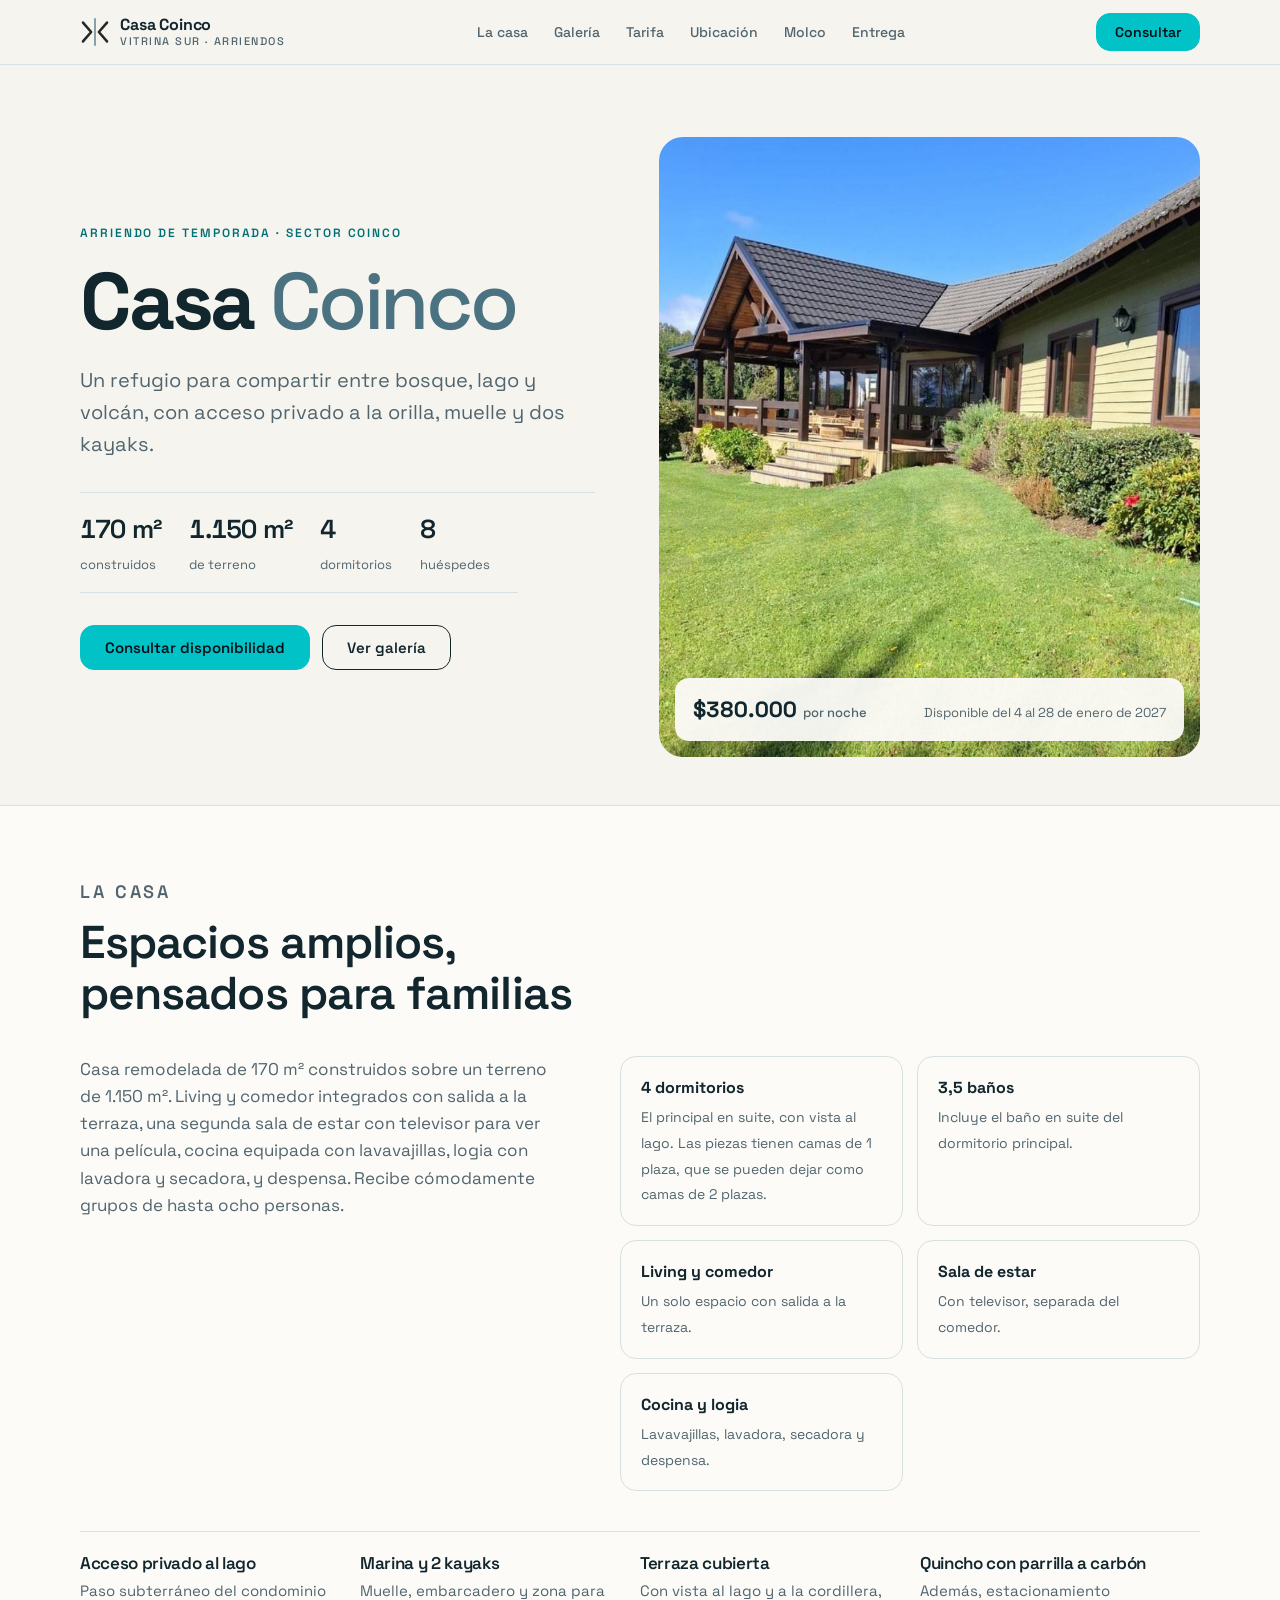
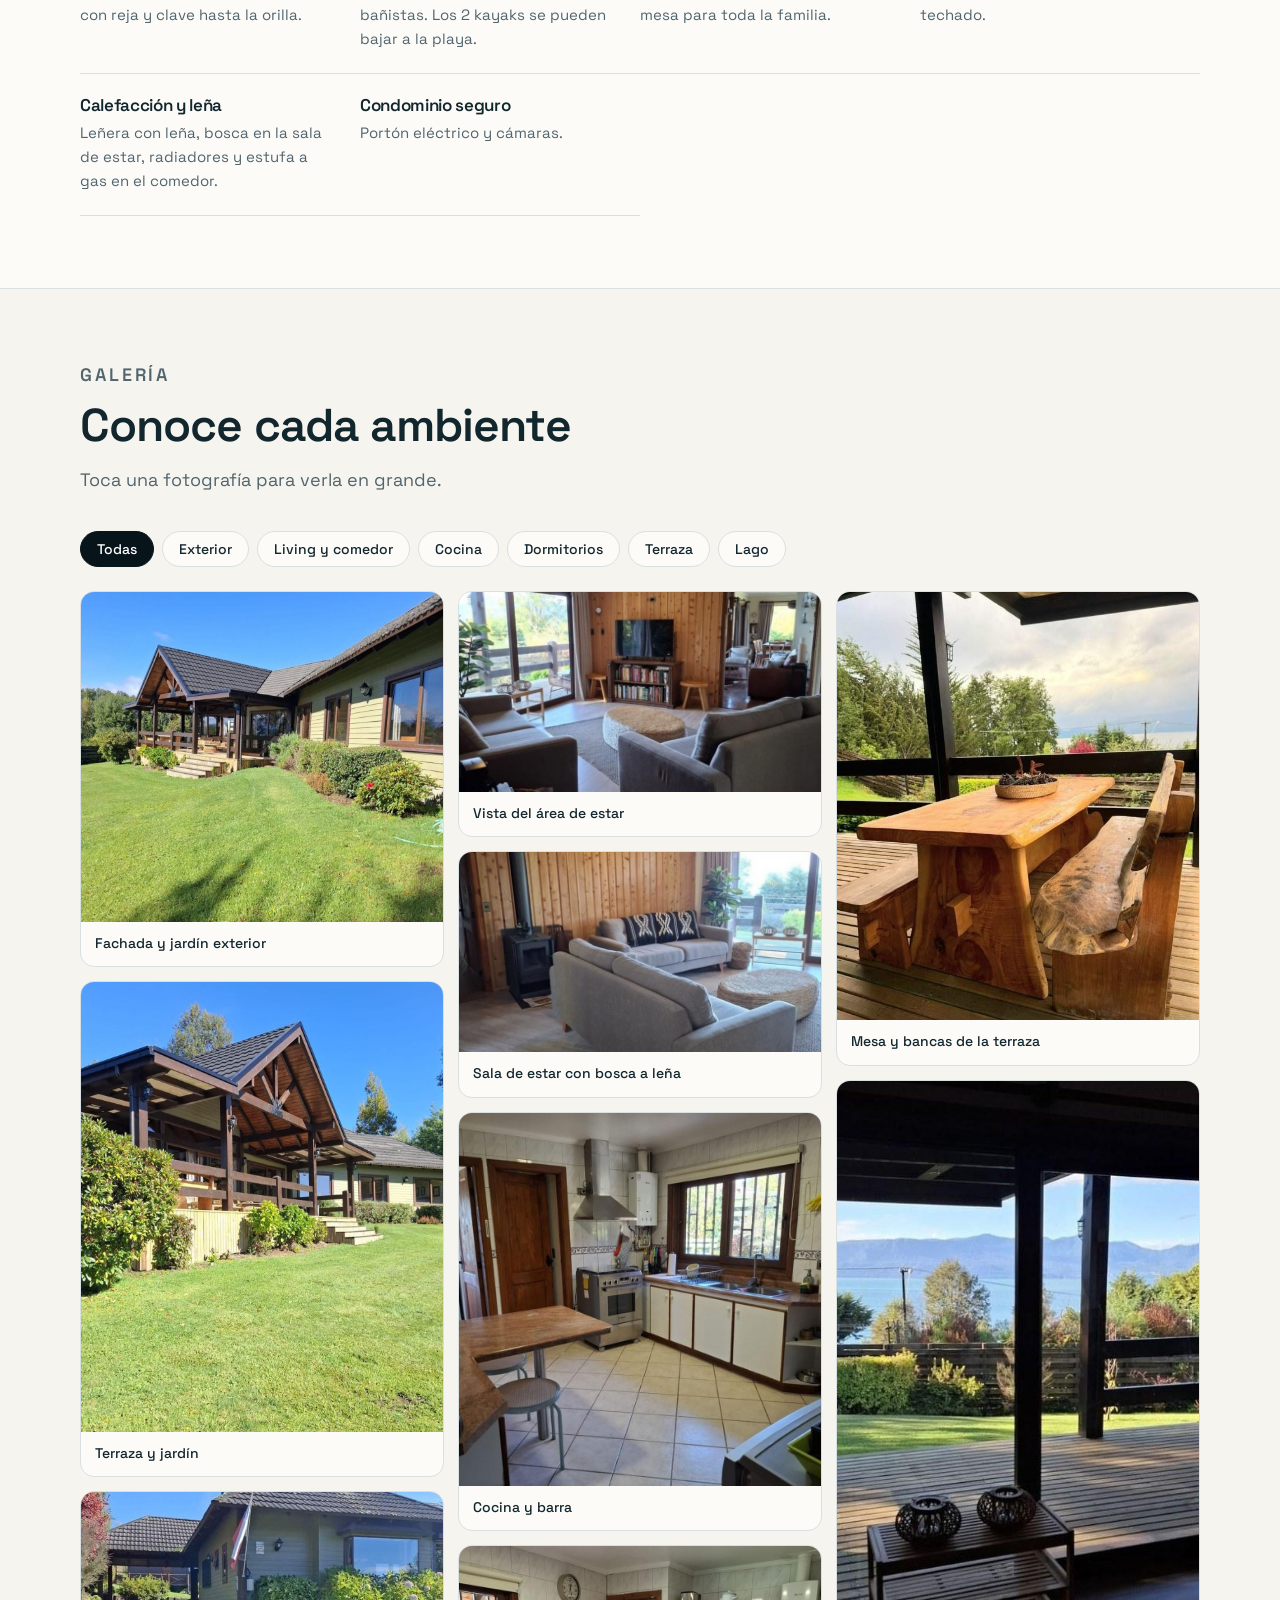
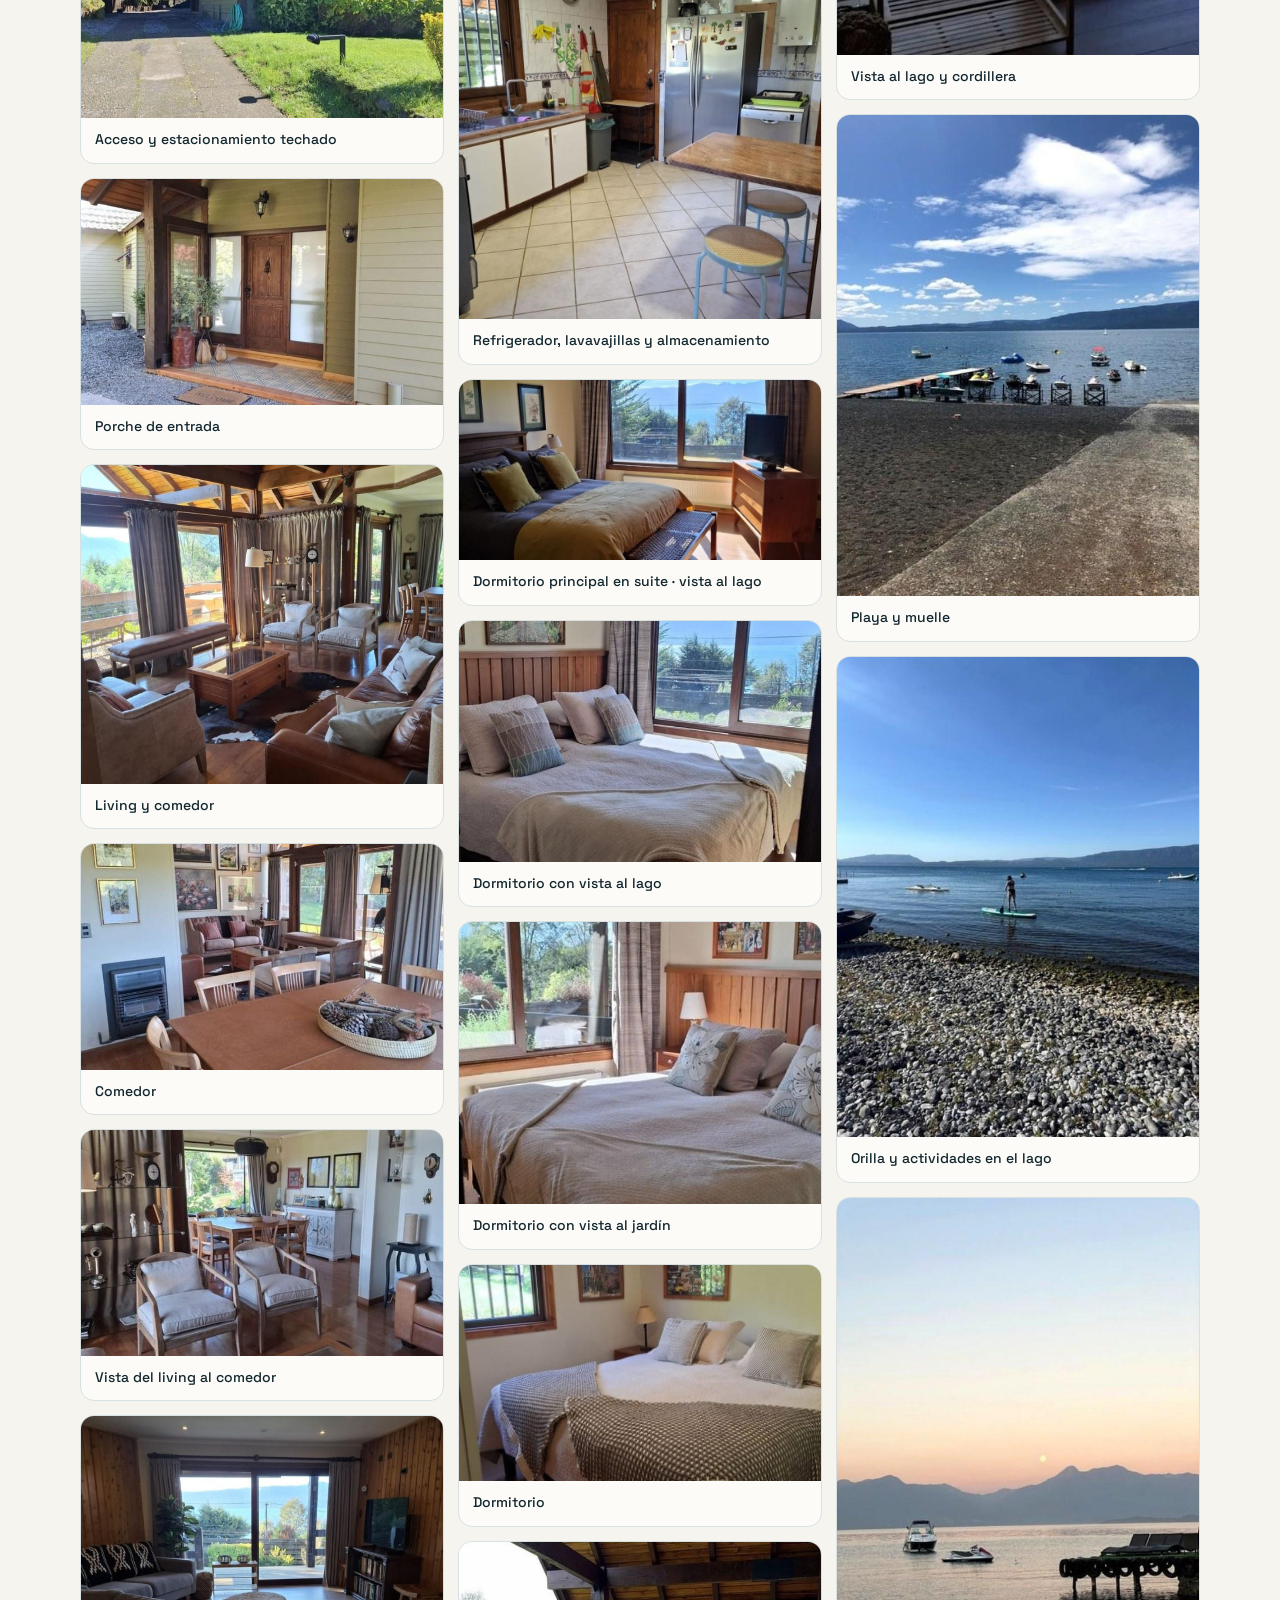
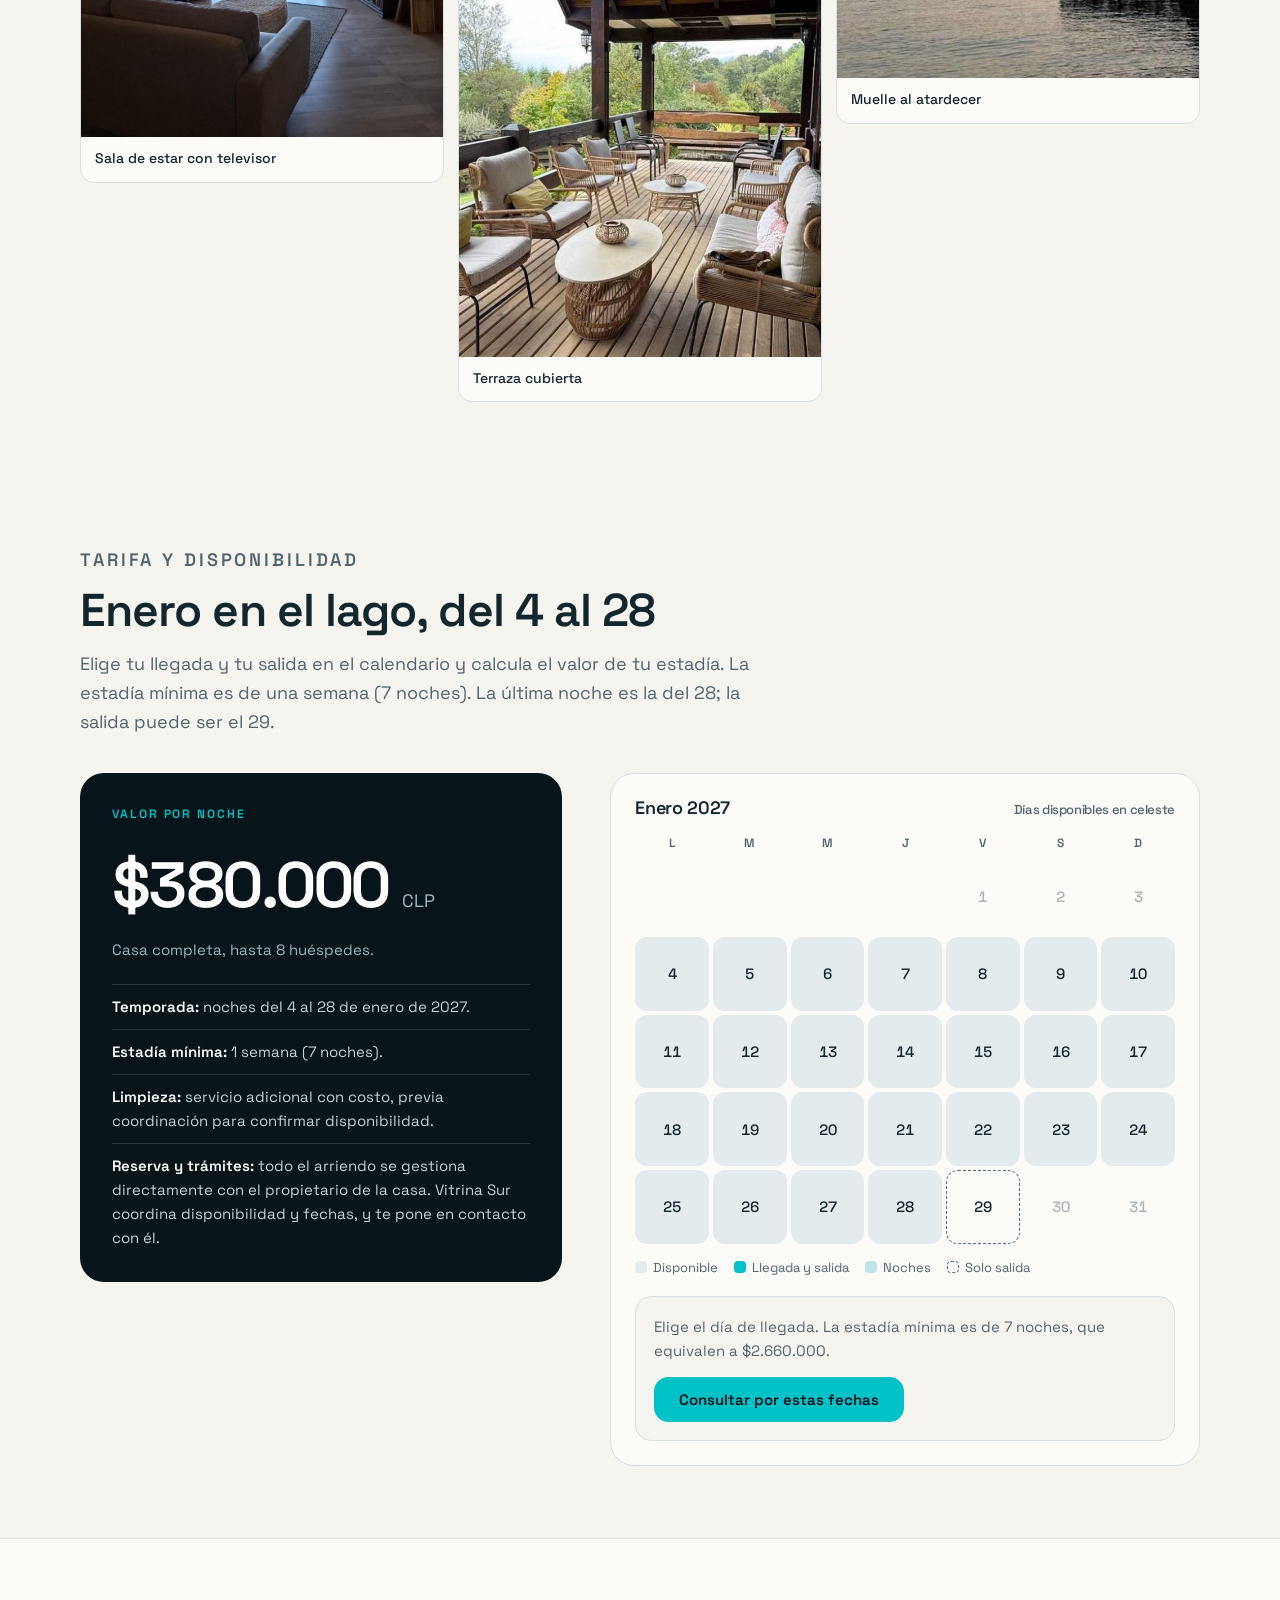
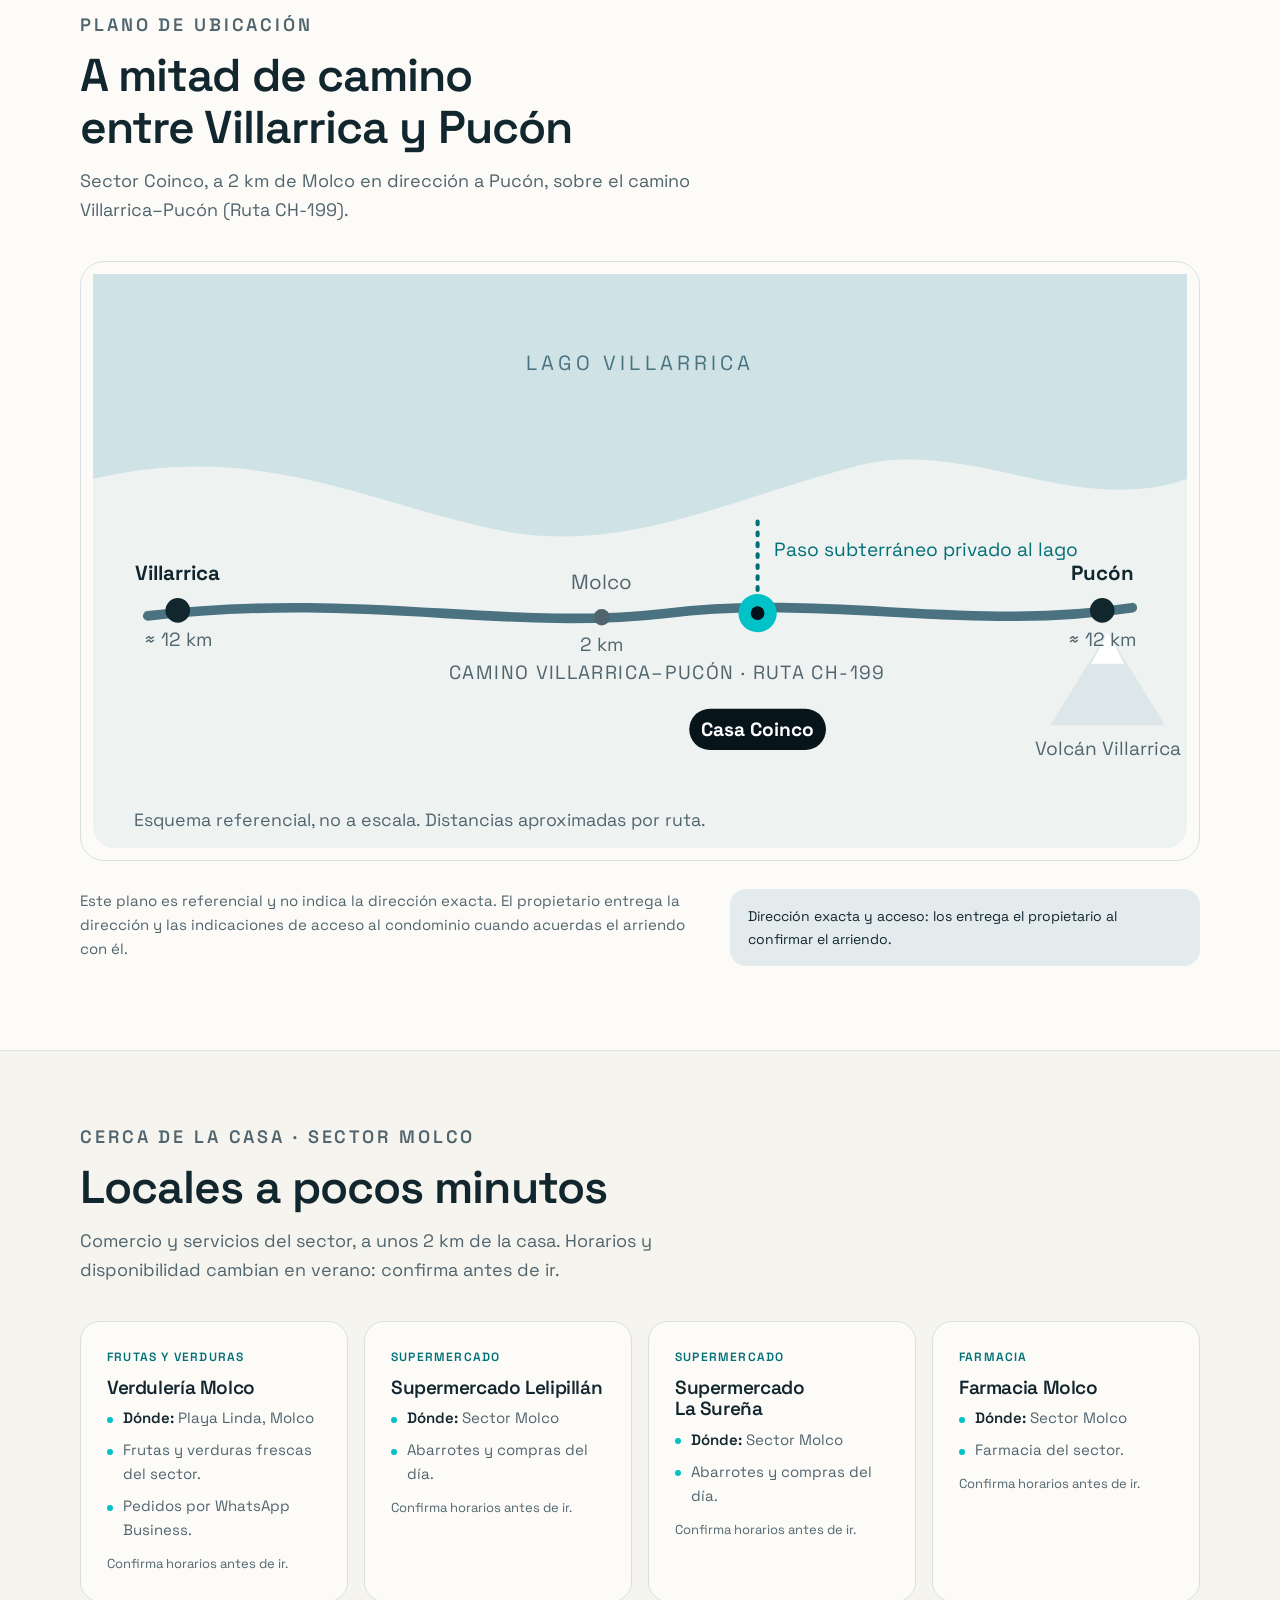
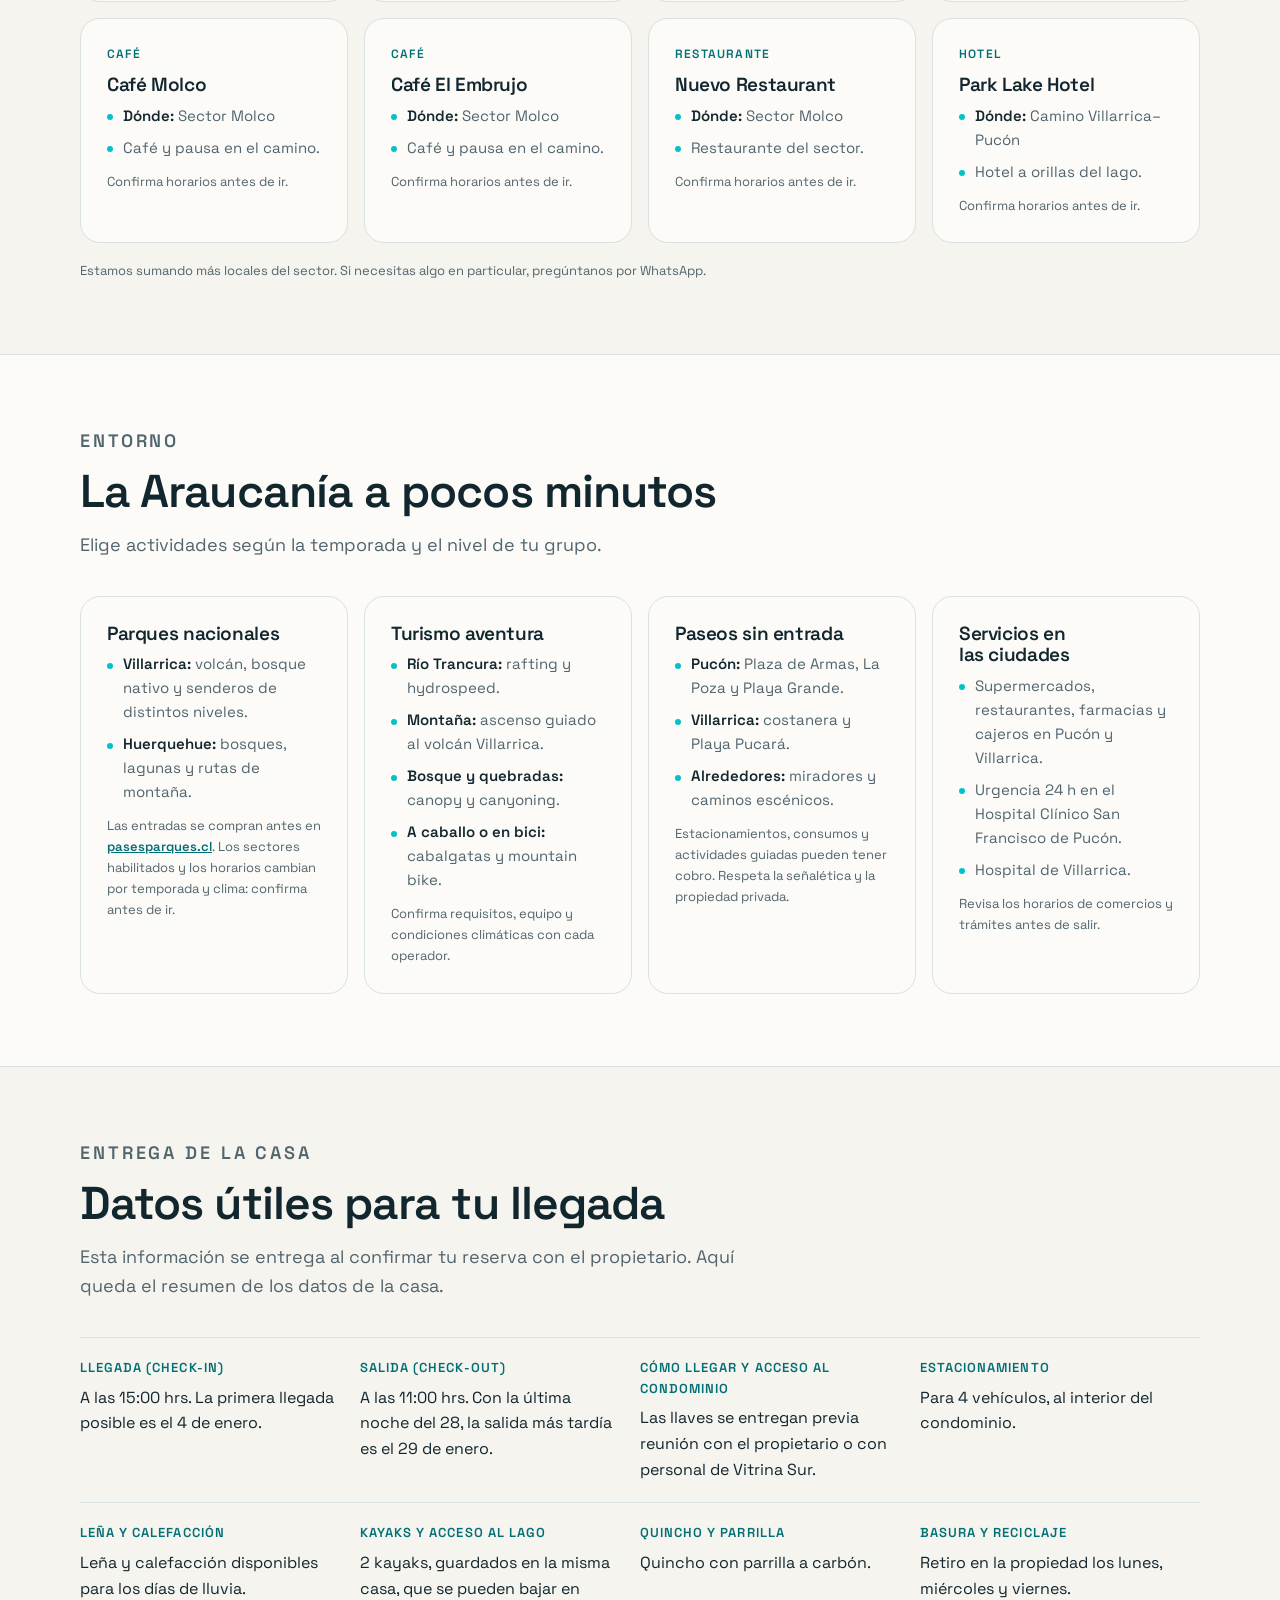
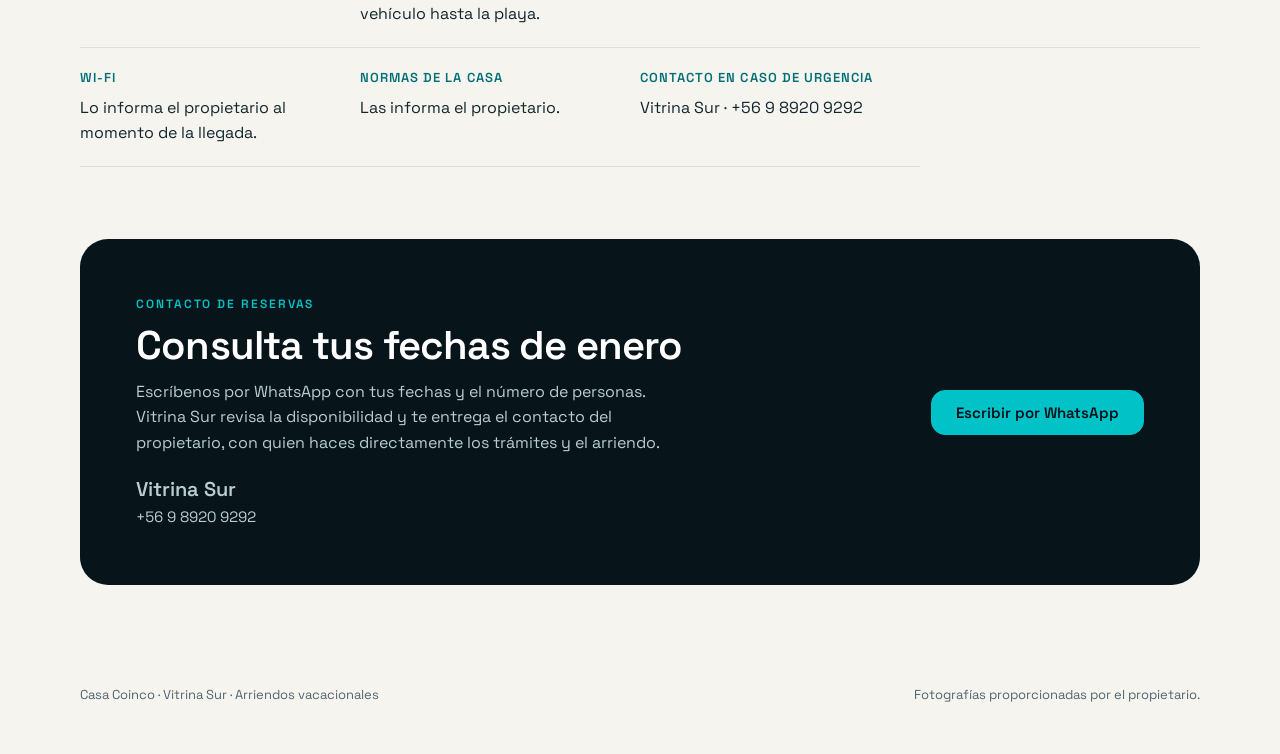
==== commit fd152d06: "Ajustes según observaciones del propietario Co-Authored-By: Claude Sonnet 5.5 <noreply@anthropic.com" ====
--- a/index.html
+++ b/index.html
@@ -5,7 +5,7 @@
 <meta name="robots" content="noindex, nofollow">
 <meta name="viewport" content="width=device-width, initial-scale=1">
 <title>Casa Coinco · Vitrina Sur (borrador para revisión)</title>
-<meta name="description" content="Casa de veraneo con acceso privado al lago Villarrica, sector Coinco. 4 dormitorios, hasta 8 huéspedes, grupo electrógeno, quincho y 2 kayaks. Disponible del 4 al 28 de enero.">
+<meta name="description" content="Casa de veraneo con acceso privado al lago Villarrica, sector Coinco. 4 dormitorios, hasta 8 huéspedes, quincho y 2 kayaks. Disponible del 4 al 28 de enero.">
 <link rel="preconnect" href="https://fonts.googleapis.com">
 <link rel="preconnect" href="https://fonts.gstatic.com" crossorigin>
 <link href="https://fonts.googleapis.com/css2?family=Space+Grotesk:wght@400;500;600;700&display=swap" rel="stylesheet">
@@ -68,7 +68,8 @@
           <p>Casa remodelada de 170 m² construidos sobre un terreno de 1.150 m². Living y comedor integrados con salida a la terraza, una segunda sala de estar con televisor para ver una película, cocina equipada con lavavajillas, logia con lavadora y secadora, y despensa. Recibe cómodamente grupos de hasta ocho personas.</p>
         </div>
         <div class="rooms">
-          <div><strong>4 dormitorios</strong><span>El principal en suite, con vista al lago. Las piezas tienen camas de 1½ plaza, que se pueden dejar como camas de 2 plazas.</span></div>
+          <div><strong>4 dormitorios</strong><span>El principal en suite, con vista al lago. Las piezas tienen camas de 1 plaza, que se pueden dejar como camas de 2 plazas.</span></div>
+          <div><strong>3,5 baños</strong><span>Incluye el baño en suite del dormitorio principal.</span></div>
           <div><strong>Living y comedor</strong><span>Un solo espacio con salida a la terraza.</span></div>
           <div><strong>Sala de estar</strong><span>Con televisor, separada del comedor.</span></div>
           <div><strong>Cocina y logia</strong><span>Lavavajillas, lavadora, secadora y despensa.</span></div>
@@ -78,8 +79,7 @@
         <div><h3>Acceso privado al lago</h3><p>Paso subterráneo del condominio con reja y clave hasta la orilla.</p></div>
         <div><h3>Marina y 2 kayaks</h3><p>Muelle, embarcadero y zona para bañistas. Los 2 kayaks se pueden bajar a la playa.</p></div>
         <div><h3>Terraza cubierta</h3><p>Con vista al lago y a la cordillera, mesa para toda la familia.</p></div>
-        <div><h3>Quincho con parrilla a gas</h3><p>Además, parrilla a carbón y estacionamiento techado.</p></div>
-        <div><h3>Respaldo ante cortes de luz</h3><p>La casa cuenta con grupo electrógeno.</p></div>
+        <div><h3>Quincho con parrilla a carbón</h3><p>Además, estacionamiento techado.</p></div>
         <div><h3>Calefacción y leña</h3><p>Leñera con leña, bosca en la sala de estar, radiadores y estufa a gas en el comedor.</p></div>
         <div><h3>Condominio seguro</h3><p>Portón eléctrico y cámaras.</p></div>
       </div>
@@ -243,6 +243,7 @@
           <ul>
             <li>Supermercados, restaurantes, farmacias y cajeros en Pucón y Villarrica.</li>
             <li>Urgencia 24 h en el Hospital Clínico San Francisco de Pucón.</li>
+            <li>Hospital de Villarrica.</li>
           </ul>
           <p class="small">Revisa los horarios de comercios y trámites antes de salir.</p>
         </div>
@@ -330,10 +331,9 @@
     ['Salida (check-out)','A las 11:00 hrs. Con la última noche del 28, la salida más tardía es el 29 de enero.'],
     ['Cómo llegar y acceso al condominio','Las llaves se entregan previa reunión con el propietario o con personal de Vitrina Sur.'],
     ['Estacionamiento','Para 4 vehículos, al interior del condominio.'],
-    ['Grupo electrógeno y corte de luz','Si hay corte de luz, se entrega un video que explica cómo usar el grupo electrógeno.'],
     ['Leña y calefacción','Leña y calefacción disponibles para los días de lluvia.'],
     ['Kayaks y acceso al lago','2 kayaks, guardados en la misma casa, que se pueden bajar en vehículo hasta la playa.'],
-    ['Quincho y parrillas','Parrilla a gas con ventilador que ayuda a circular el aire dentro del quincho.'],
+    ['Quincho y parrilla','Quincho con parrilla a carbón.'],
     ['Basura y reciclaje','Retiro en la propiedad los lunes, miércoles y viernes.'],
     ['Wi-Fi','Lo informa el propietario al momento de la llegada.'],
     ['Normas de la casa','Las informa el propietario.'],
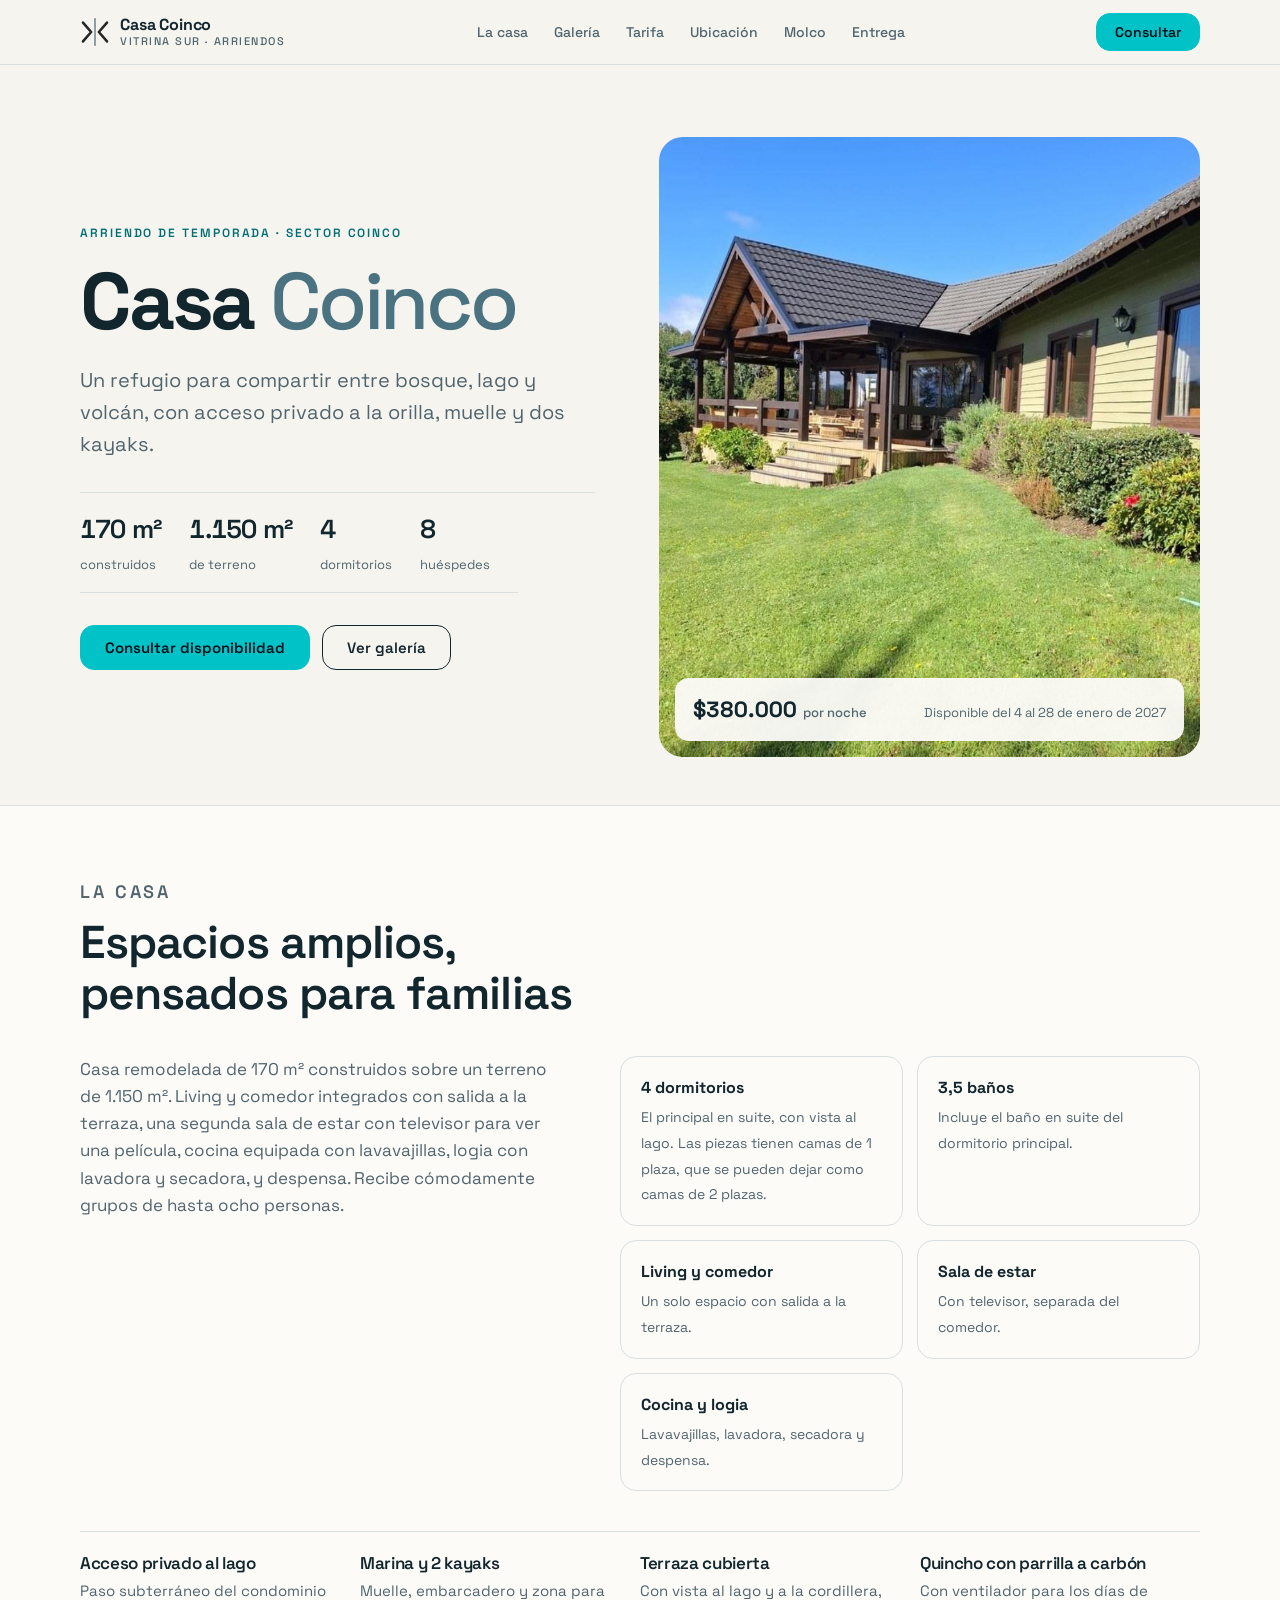
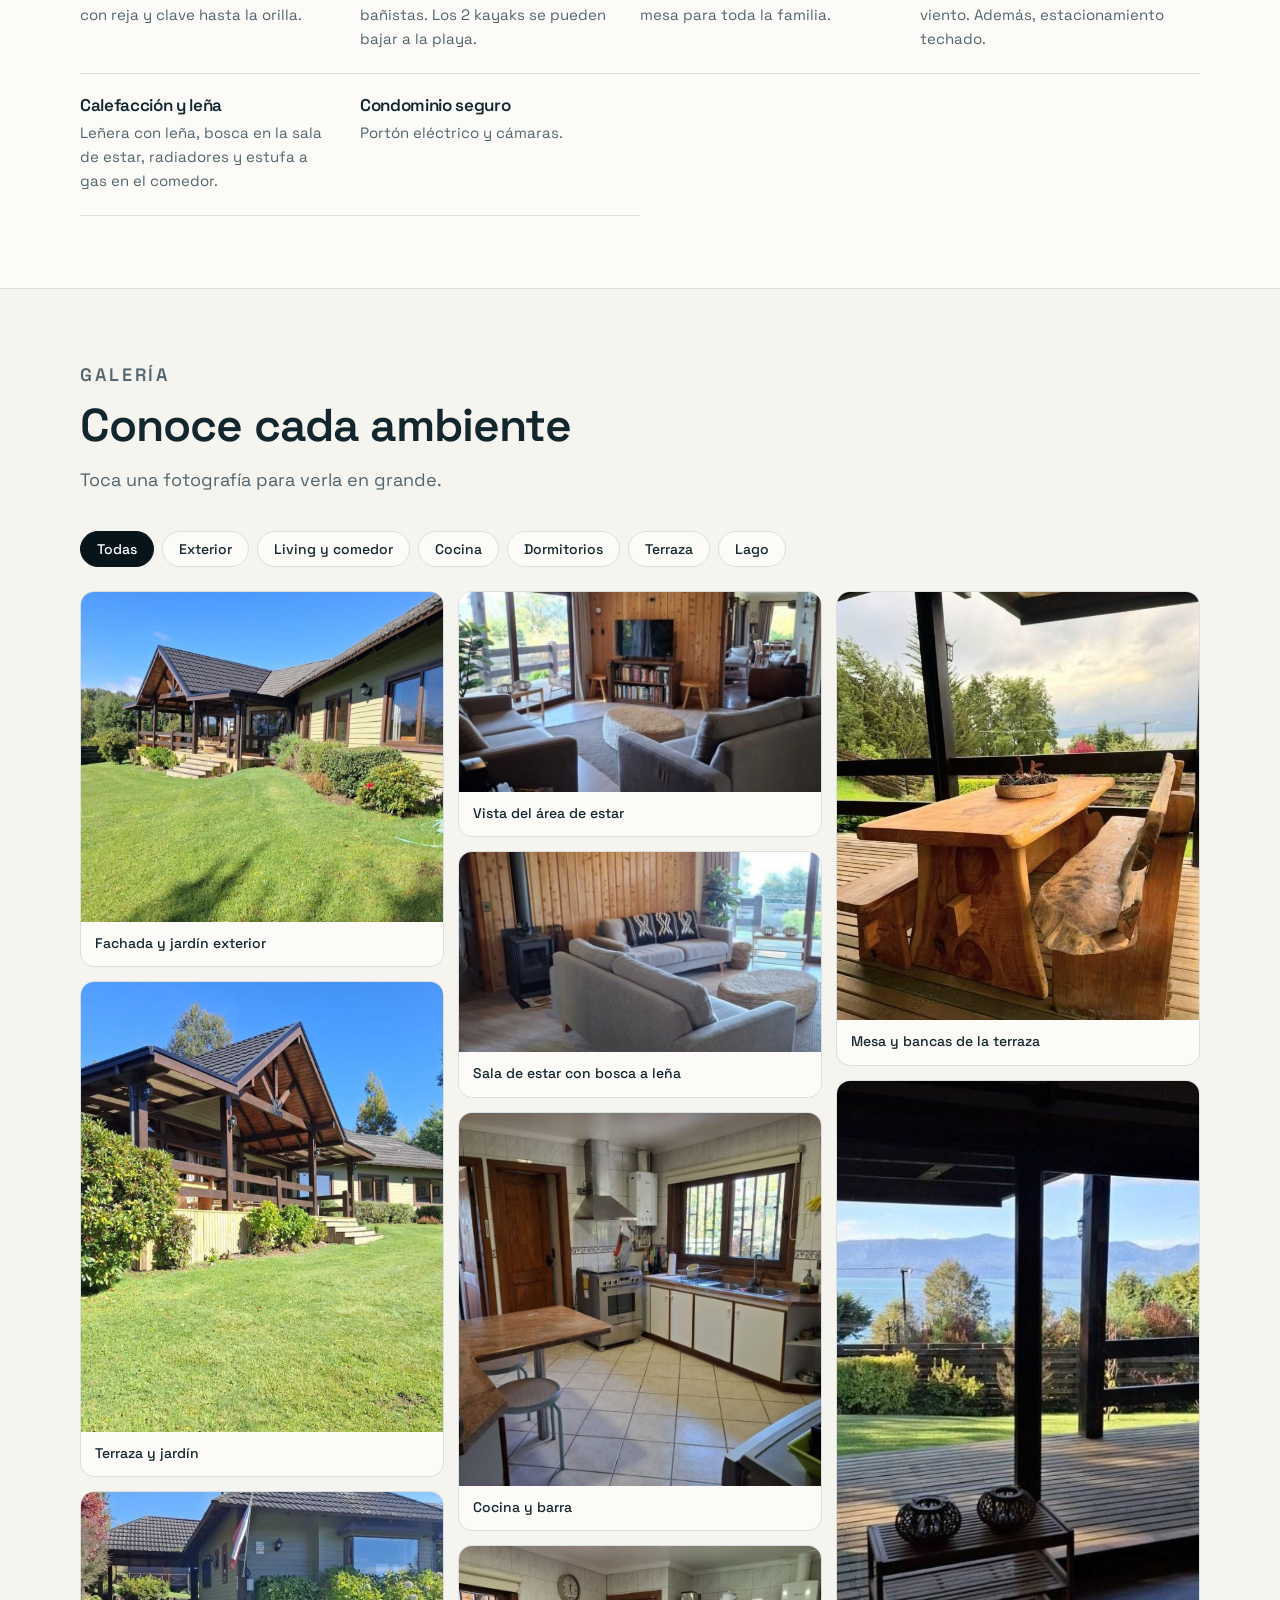
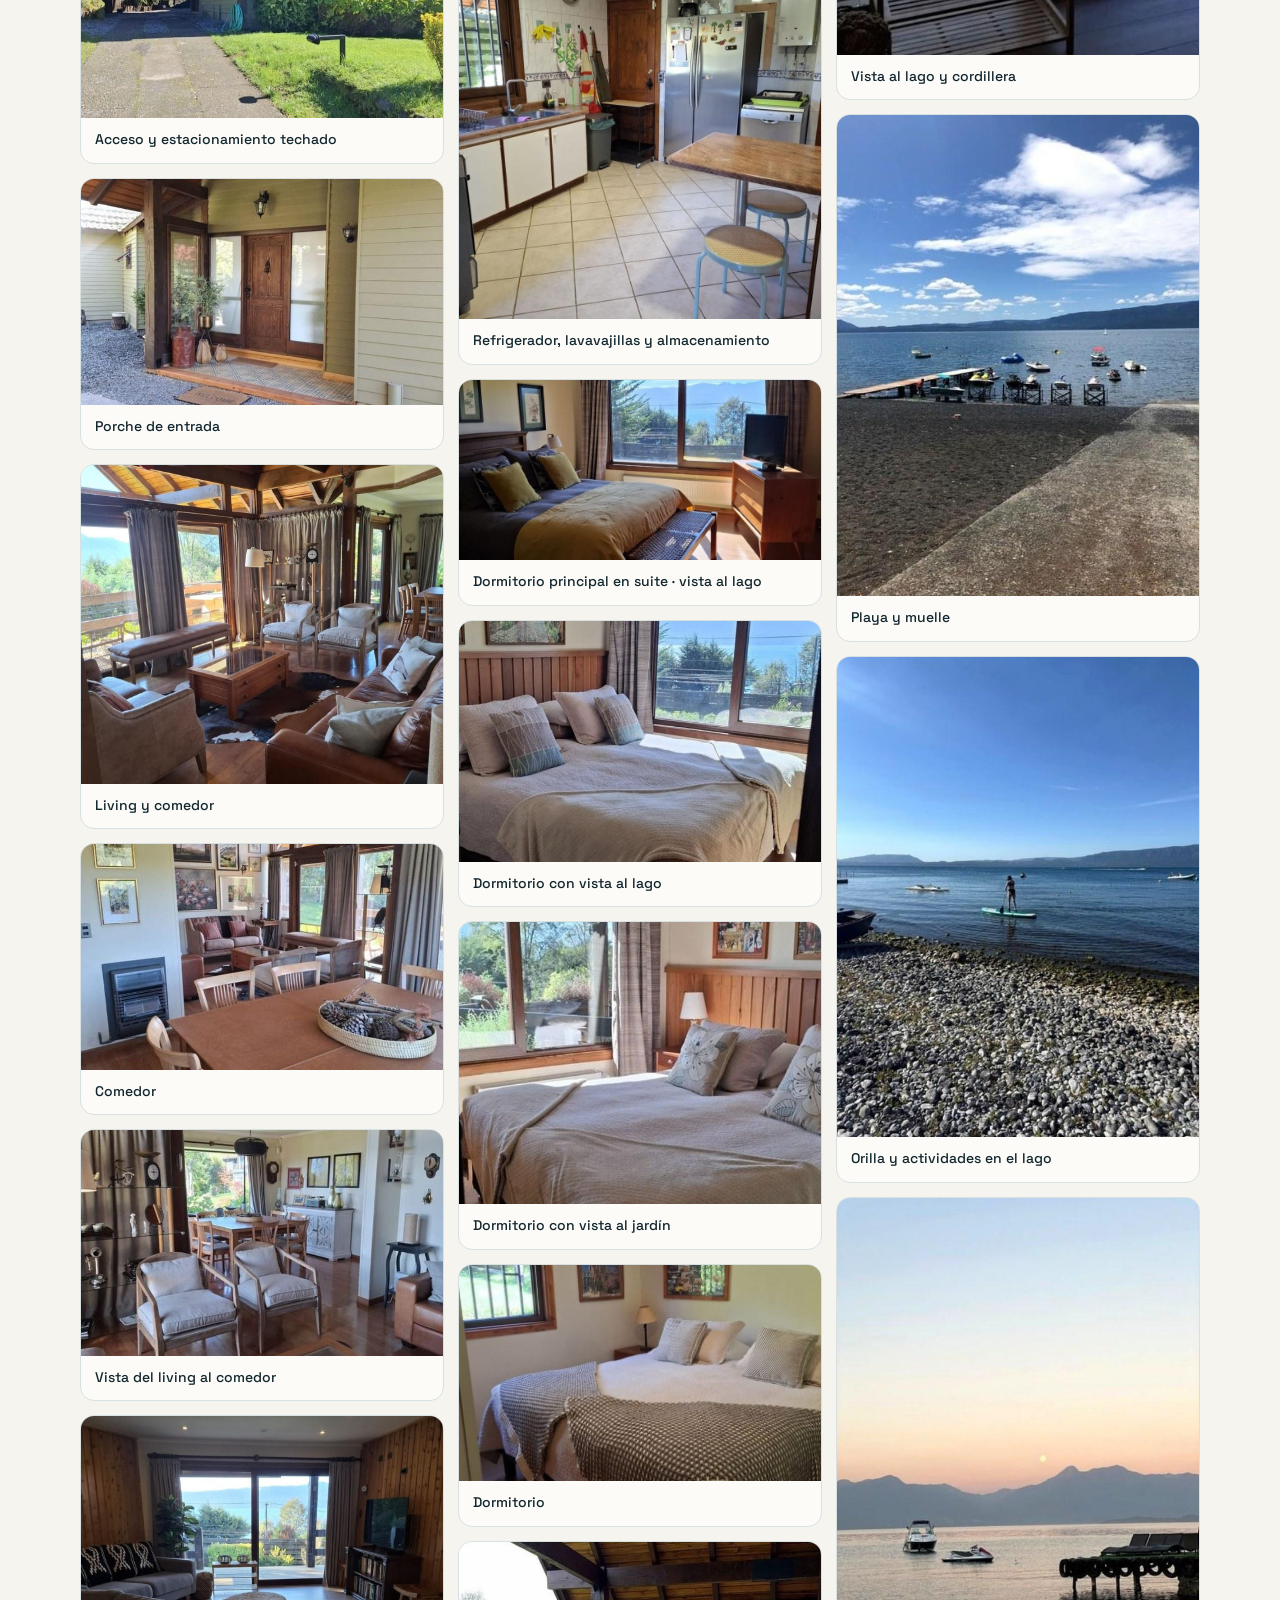
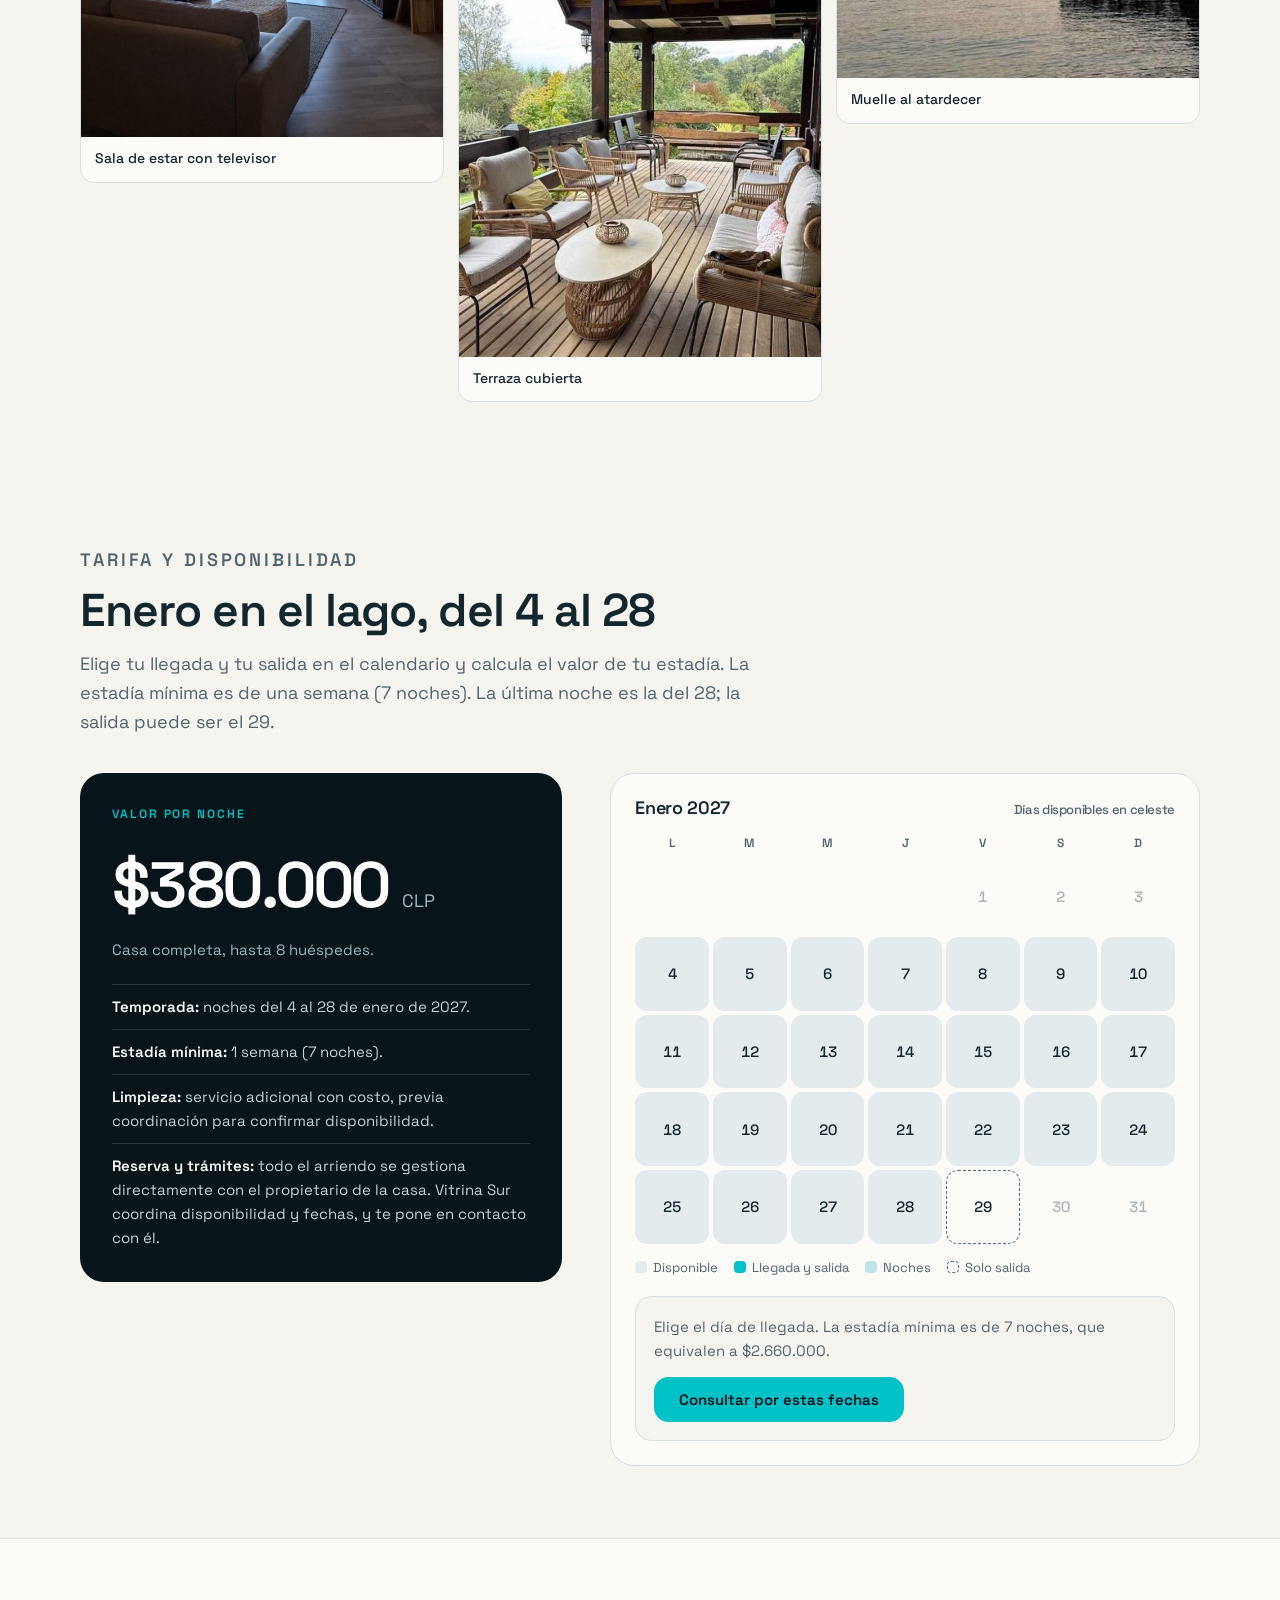
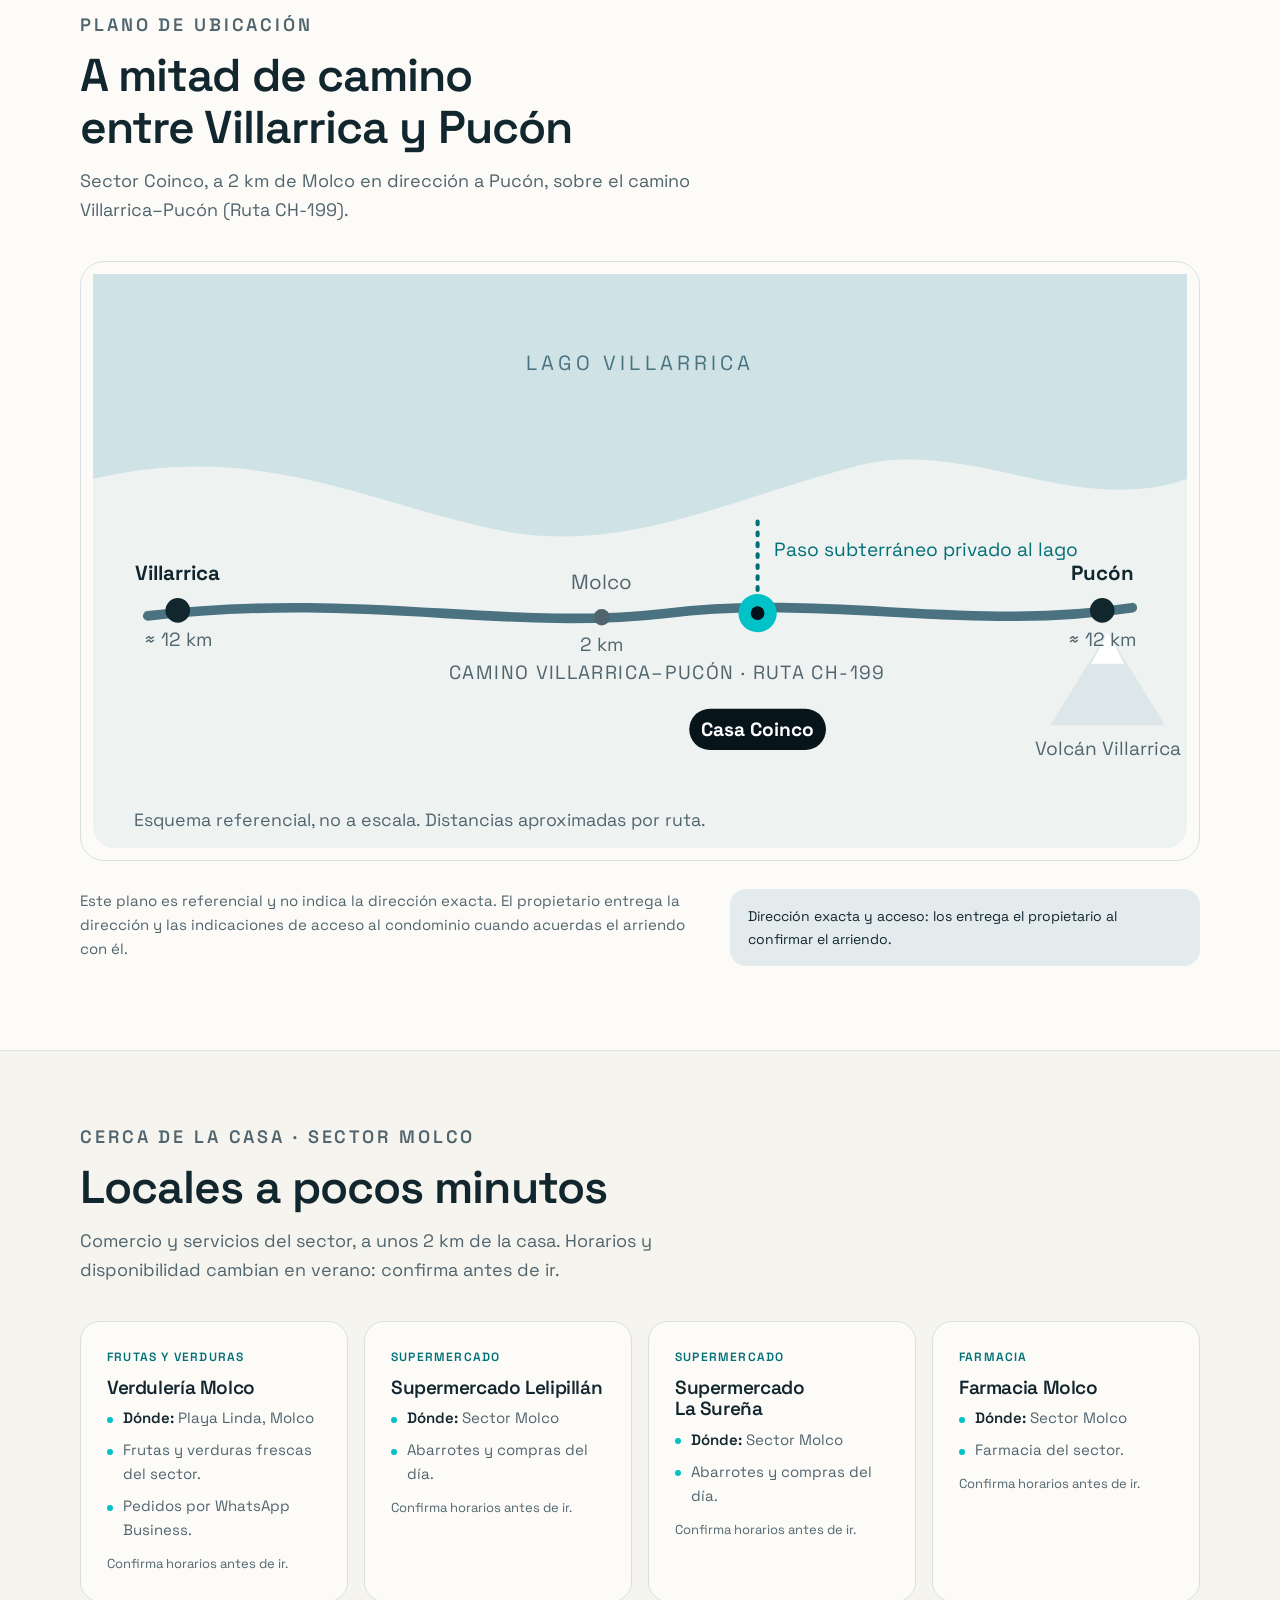
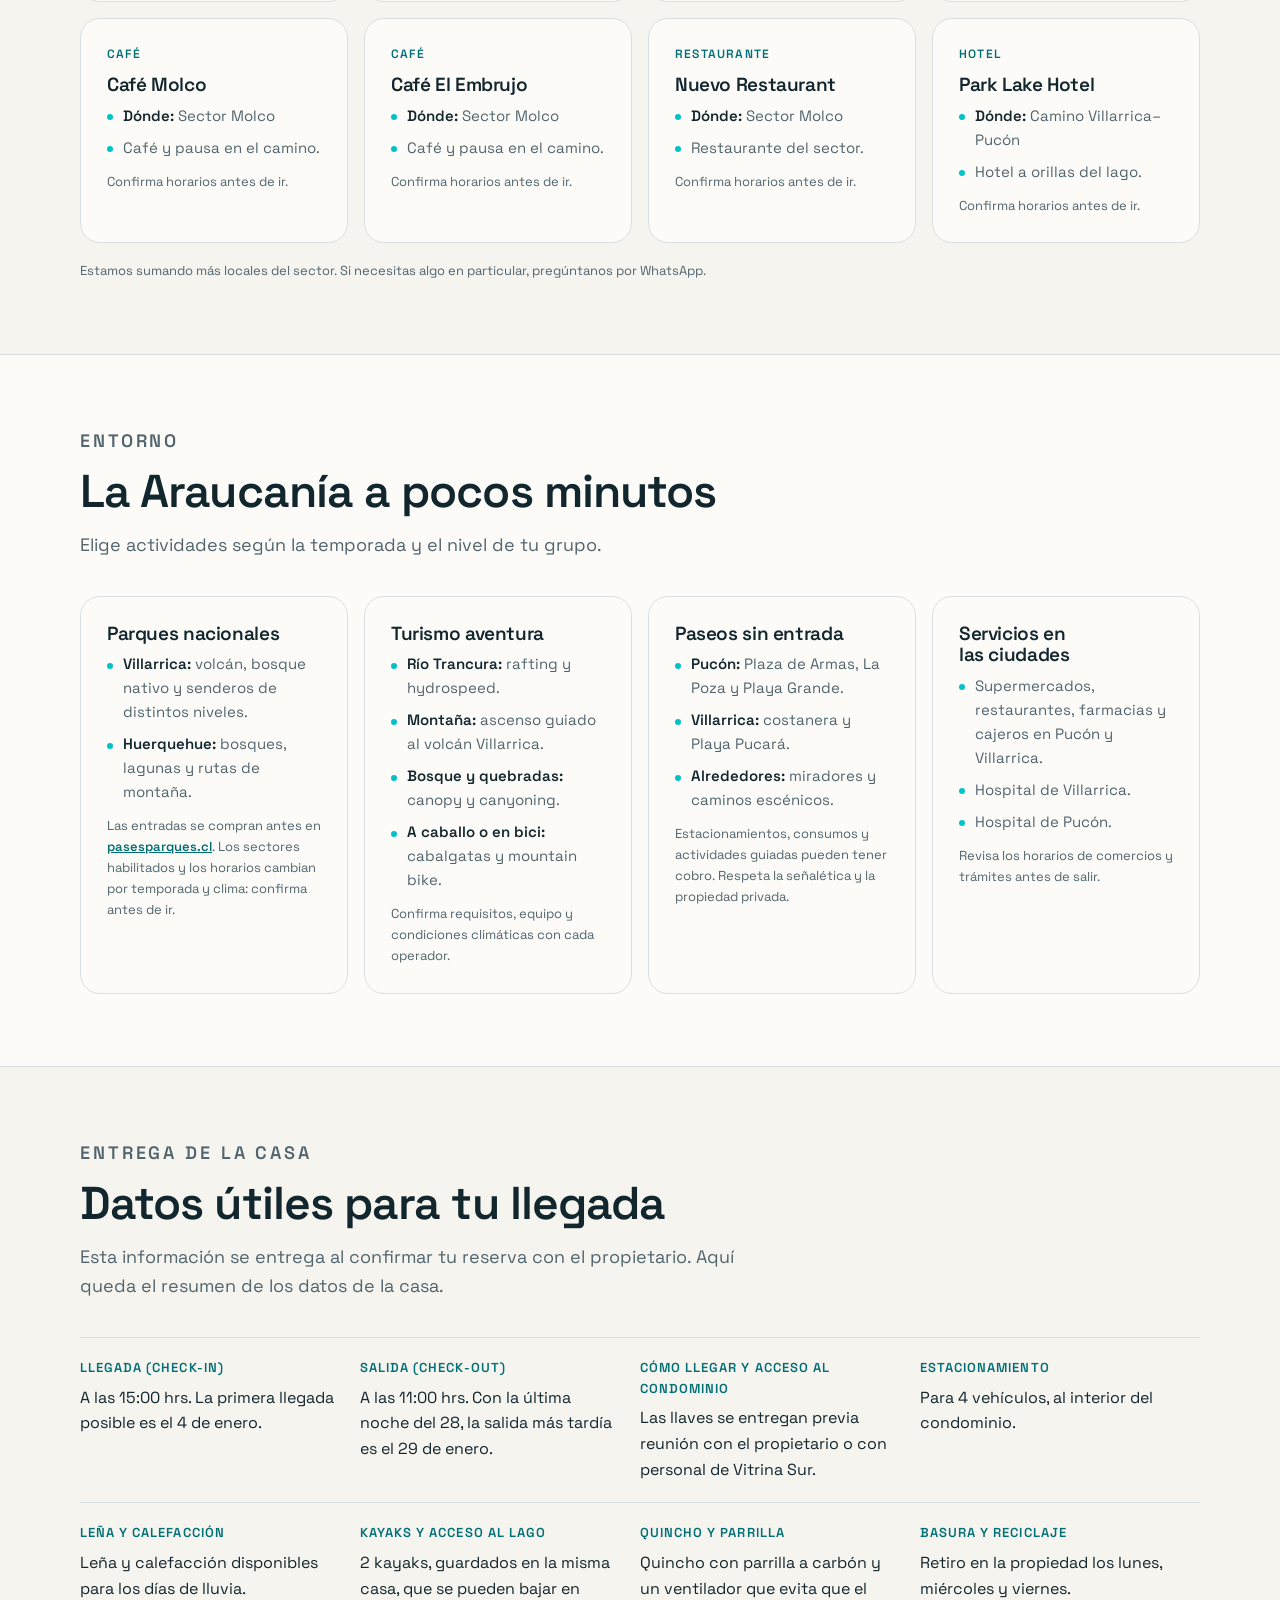
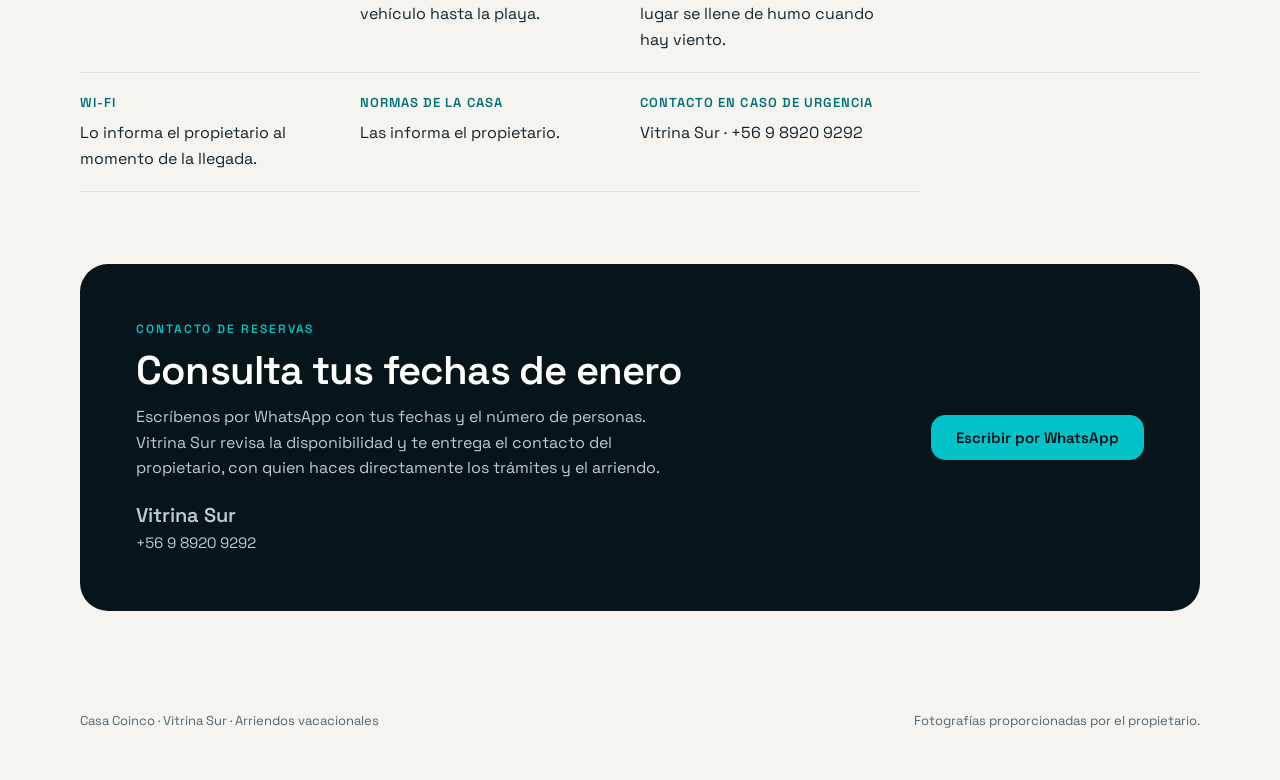
==== commit 3f757291: "Ventilador del quincho y hospitales de Villarrica y Pucón Co-Authored-By: Claude Sonnet 5.5 <noreply" ====
--- a/index.html
+++ b/index.html
@@ -79,7 +79,7 @@
         <div><h3>Acceso privado al lago</h3><p>Paso subterráneo del condominio con reja y clave hasta la orilla.</p></div>
         <div><h3>Marina y 2 kayaks</h3><p>Muelle, embarcadero y zona para bañistas. Los 2 kayaks se pueden bajar a la playa.</p></div>
         <div><h3>Terraza cubierta</h3><p>Con vista al lago y a la cordillera, mesa para toda la familia.</p></div>
-        <div><h3>Quincho con parrilla a carbón</h3><p>Además, estacionamiento techado.</p></div>
+        <div><h3>Quincho con parrilla a carbón</h3><p>Con ventilador para los días de viento. Además, estacionamiento techado.</p></div>
         <div><h3>Calefacción y leña</h3><p>Leñera con leña, bosca en la sala de estar, radiadores y estufa a gas en el comedor.</p></div>
         <div><h3>Condominio seguro</h3><p>Portón eléctrico y cámaras.</p></div>
       </div>
@@ -242,8 +242,8 @@
           <h3>Servicios en las ciudades</h3>
           <ul>
             <li>Supermercados, restaurantes, farmacias y cajeros en Pucón y Villarrica.</li>
-            <li>Urgencia 24 h en el Hospital Clínico San Francisco de Pucón.</li>
             <li>Hospital de Villarrica.</li>
+            <li>Hospital de Pucón.</li>
           </ul>
           <p class="small">Revisa los horarios de comercios y trámites antes de salir.</p>
         </div>
@@ -333,7 +333,7 @@
     ['Estacionamiento','Para 4 vehículos, al interior del condominio.'],
     ['Leña y calefacción','Leña y calefacción disponibles para los días de lluvia.'],
     ['Kayaks y acceso al lago','2 kayaks, guardados en la misma casa, que se pueden bajar en vehículo hasta la playa.'],
-    ['Quincho y parrilla','Quincho con parrilla a carbón.'],
+    ['Quincho y parrilla','Quincho con parrilla a carbón y un ventilador que evita que el lugar se llene de humo cuando hay viento.'],
     ['Basura y reciclaje','Retiro en la propiedad los lunes, miércoles y viernes.'],
     ['Wi-Fi','Lo informa el propietario al momento de la llegada.'],
     ['Normas de la casa','Las informa el propietario.'],
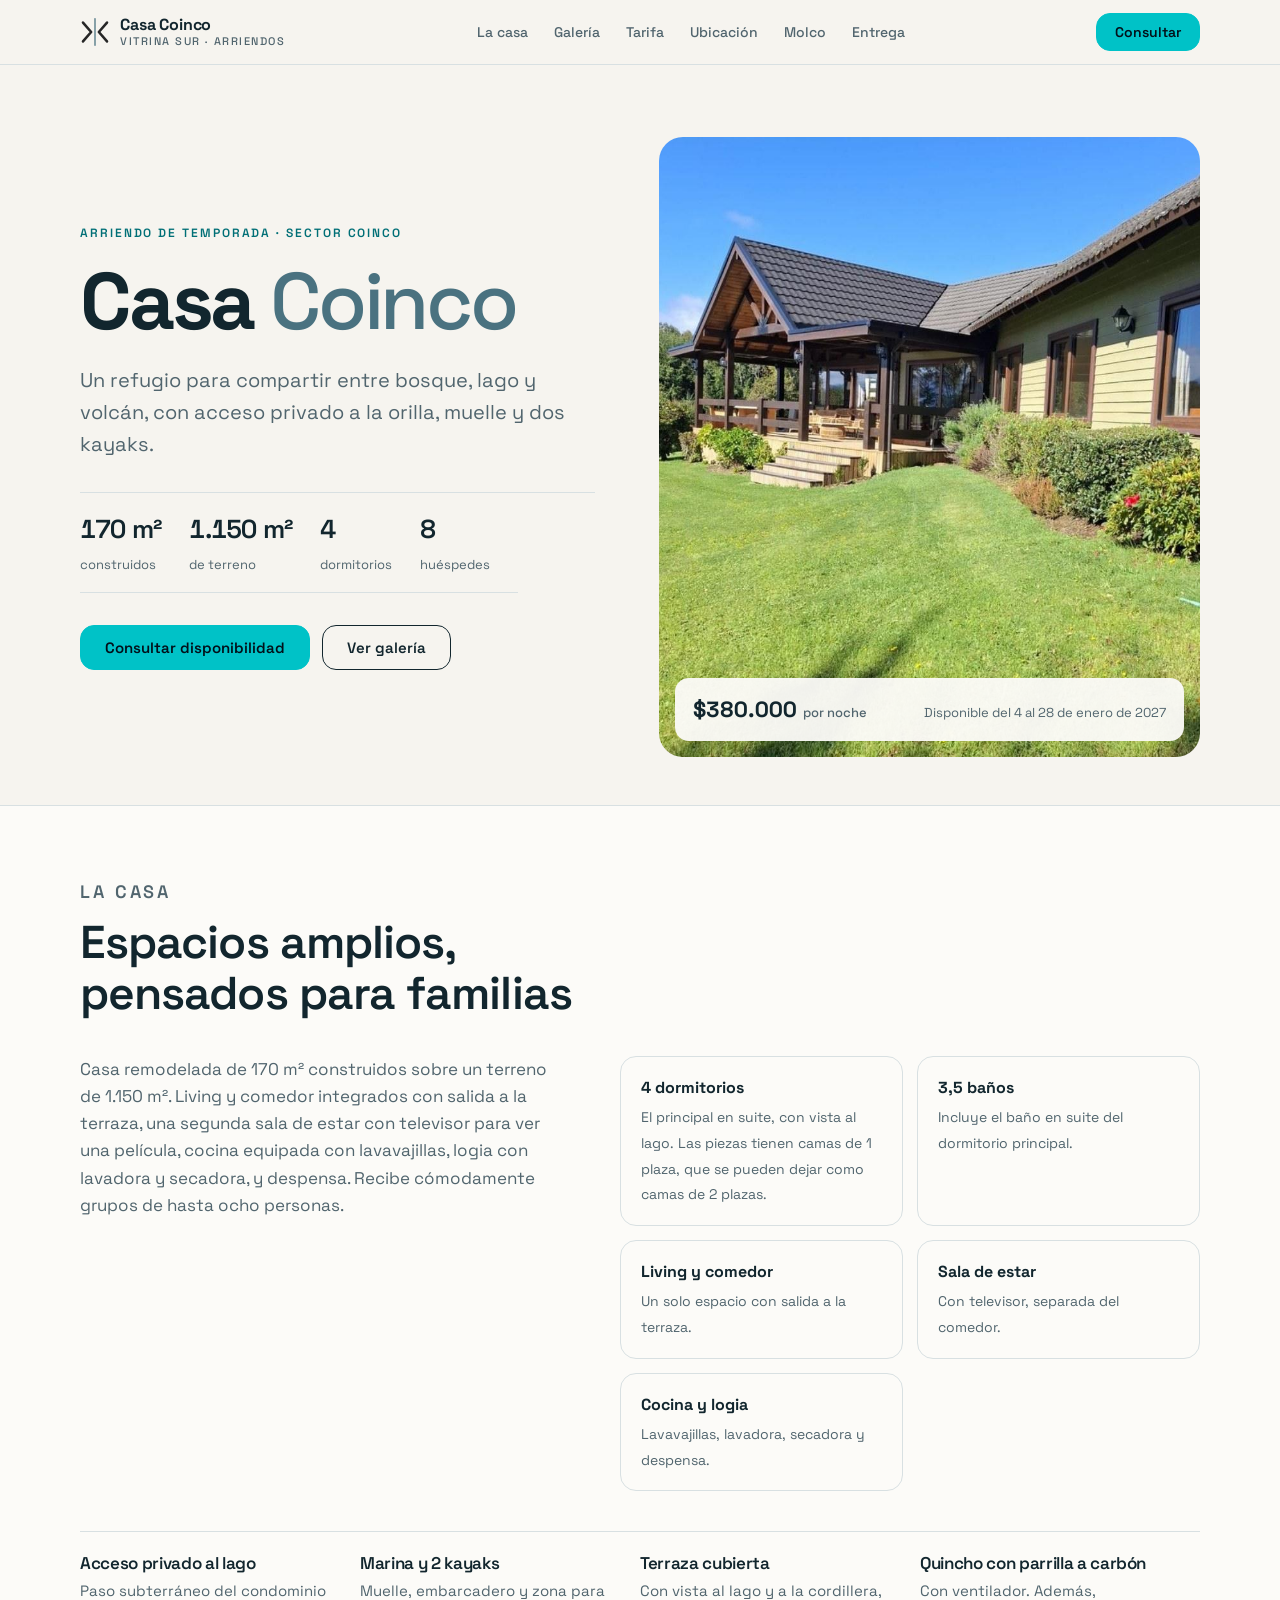
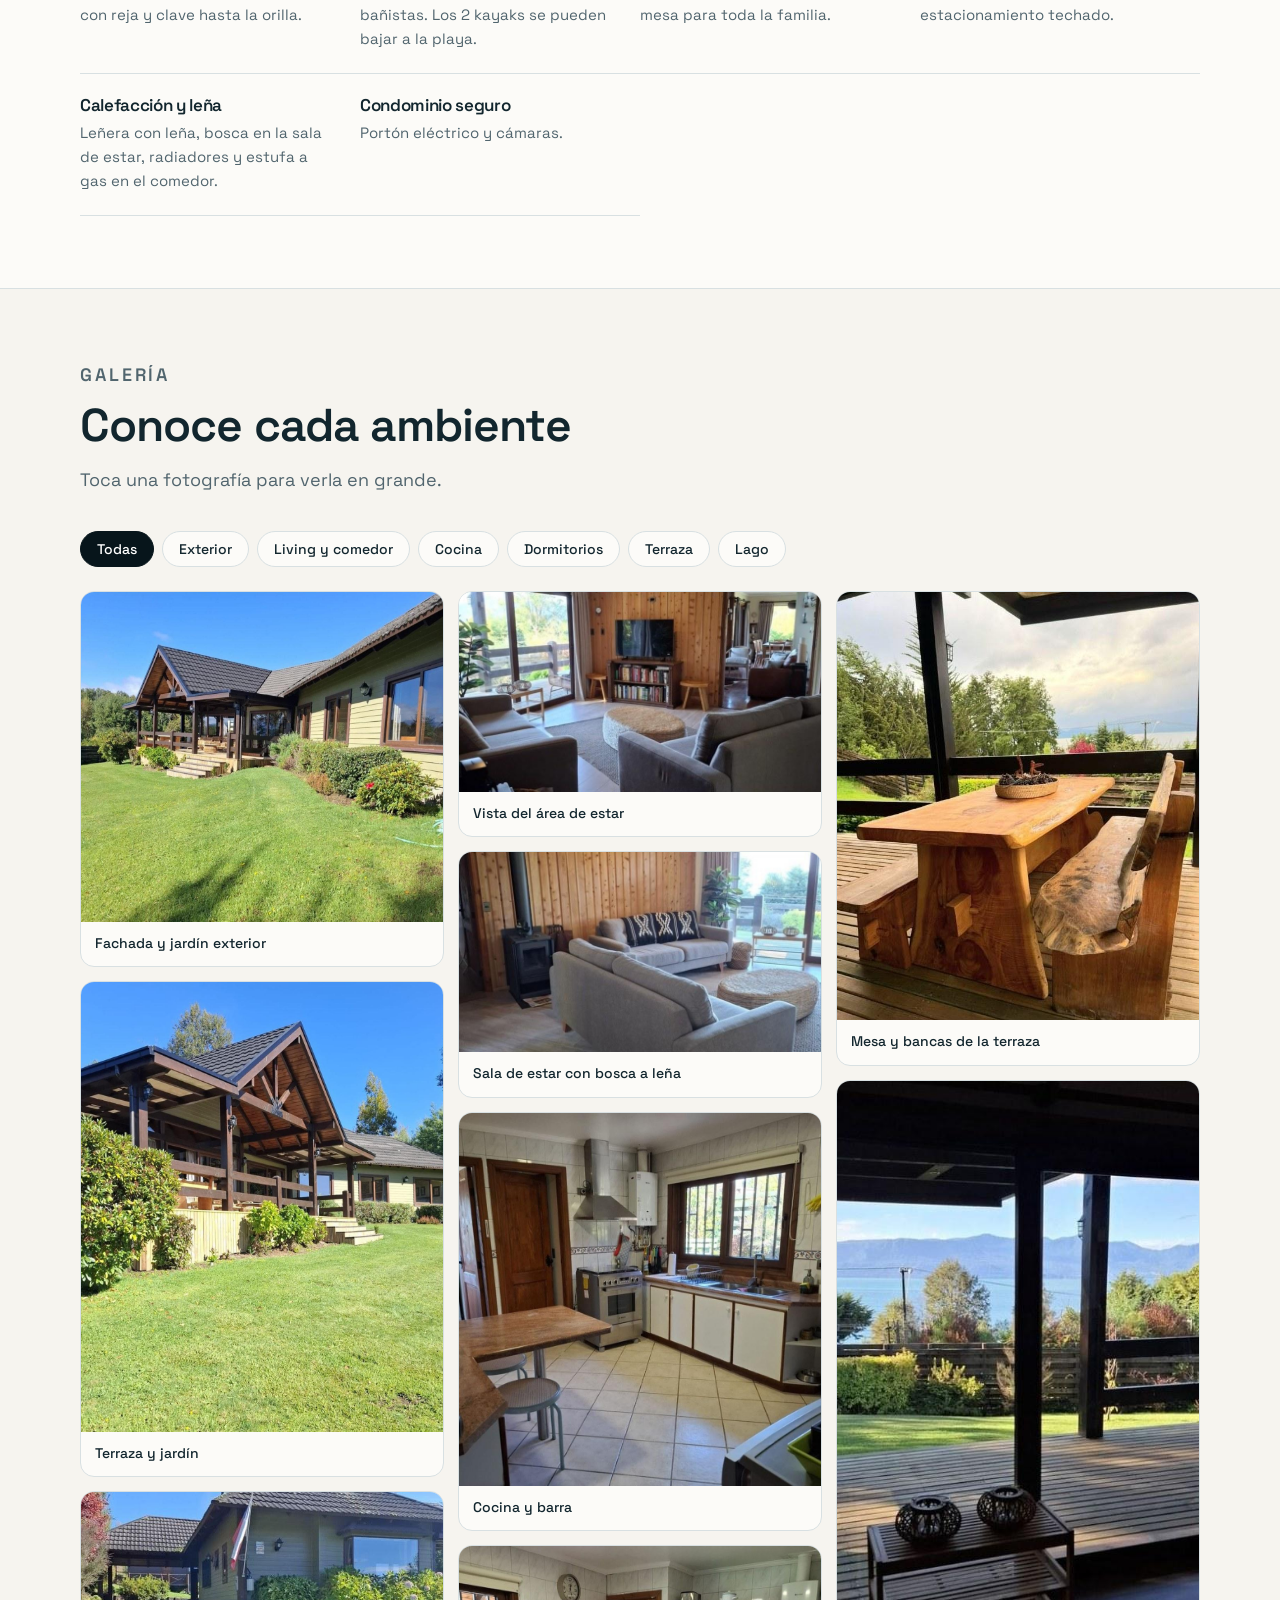
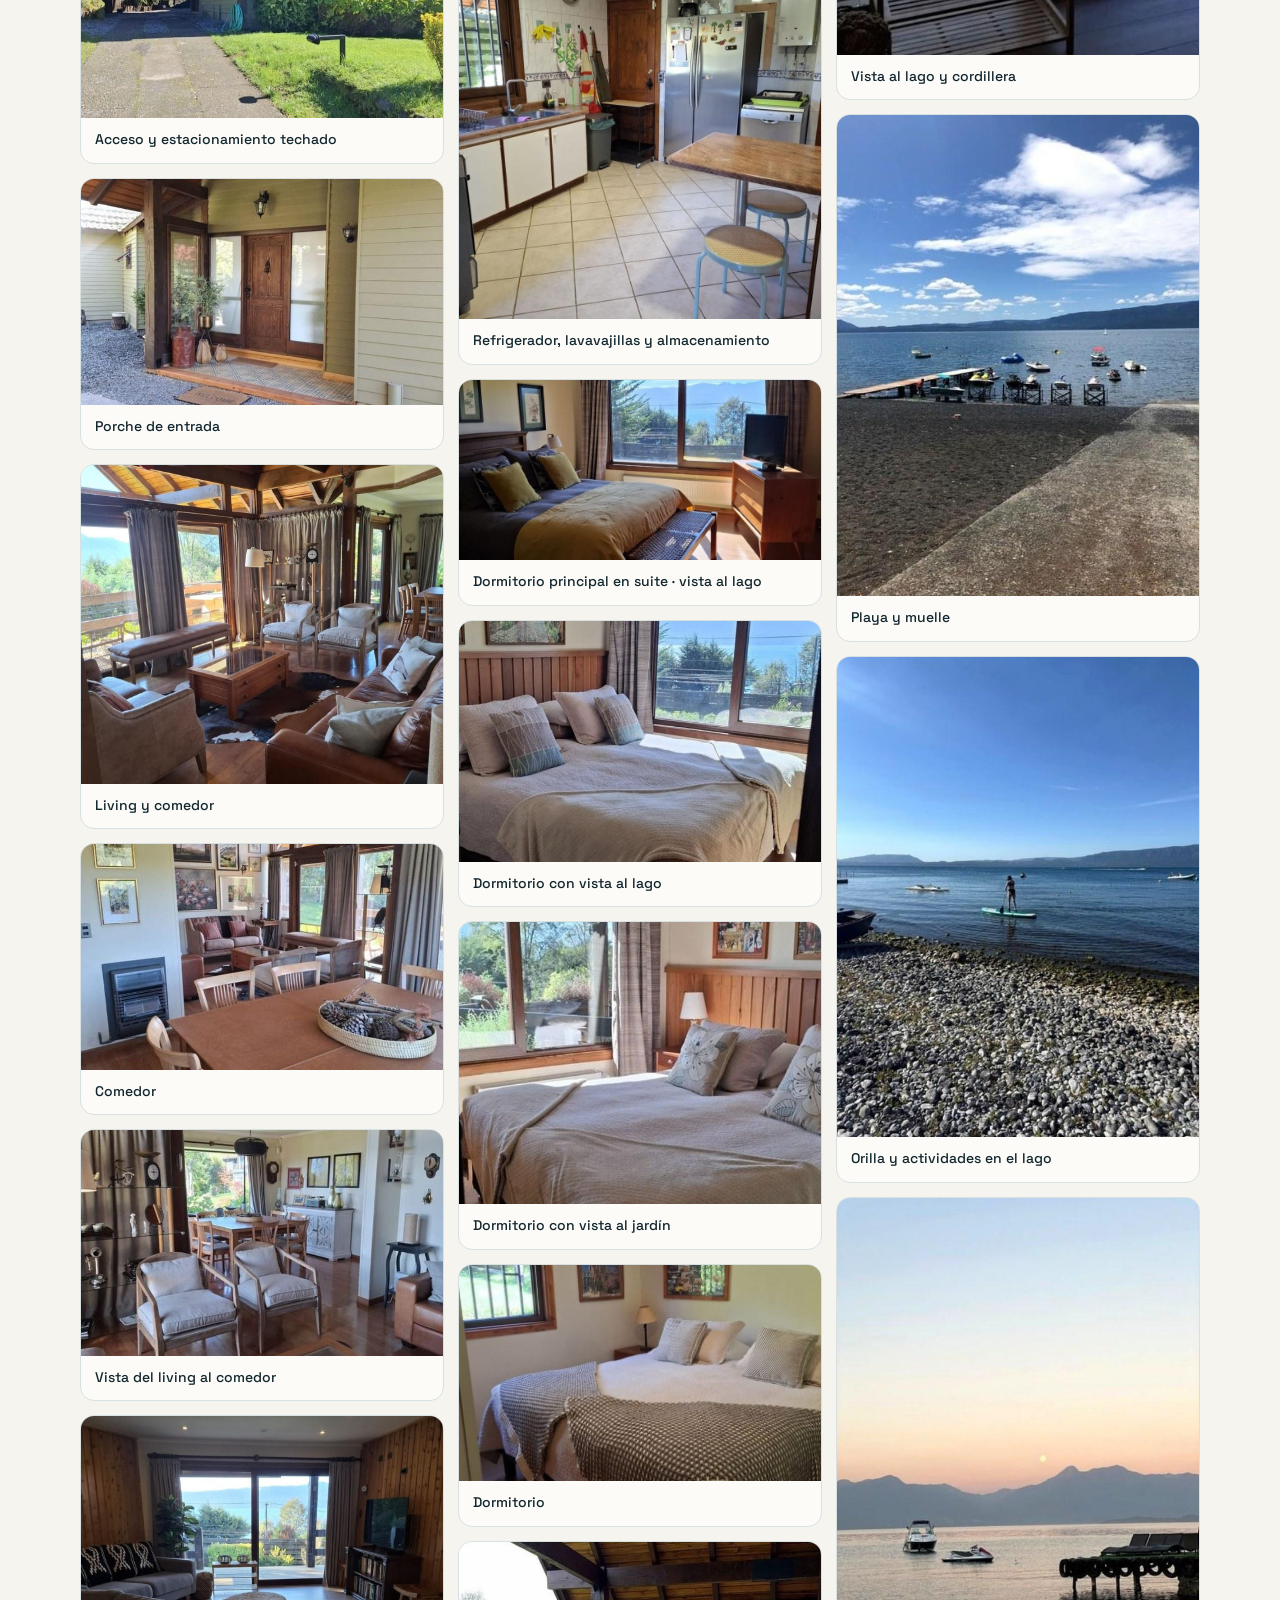
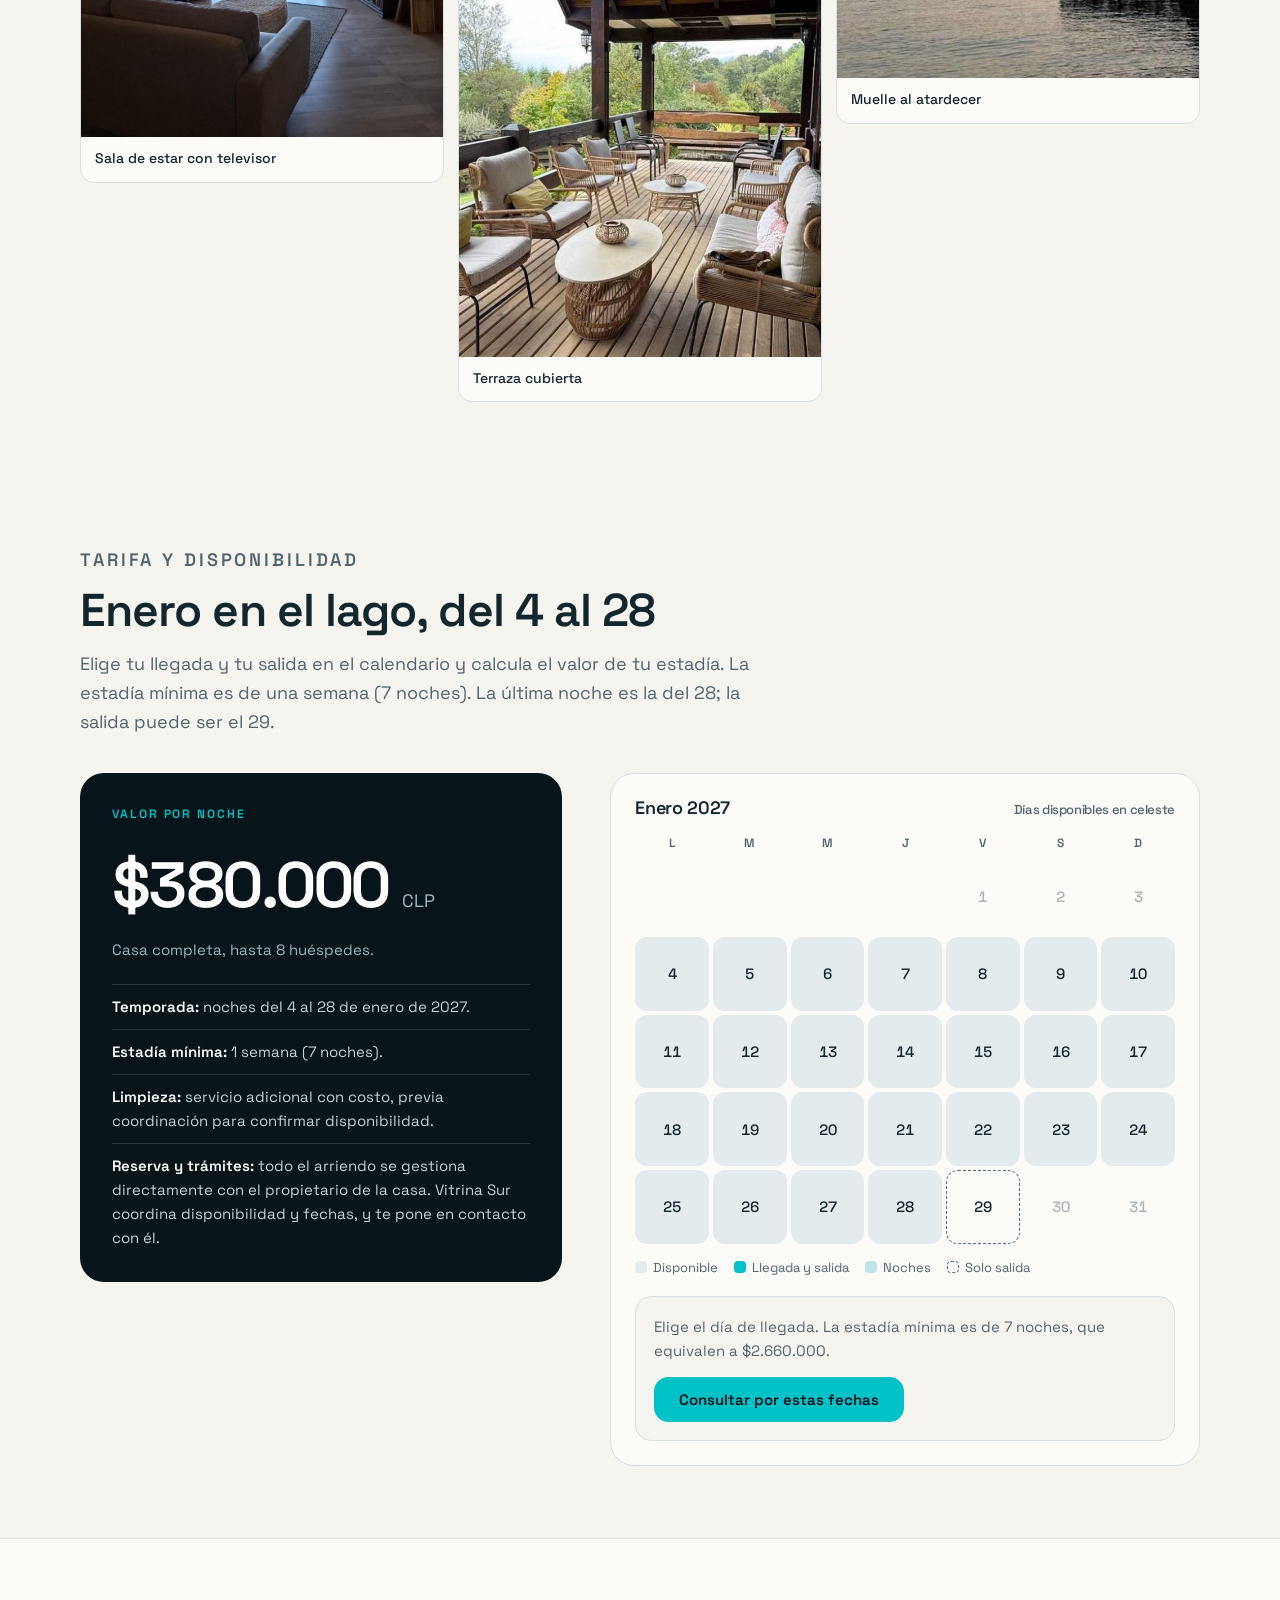
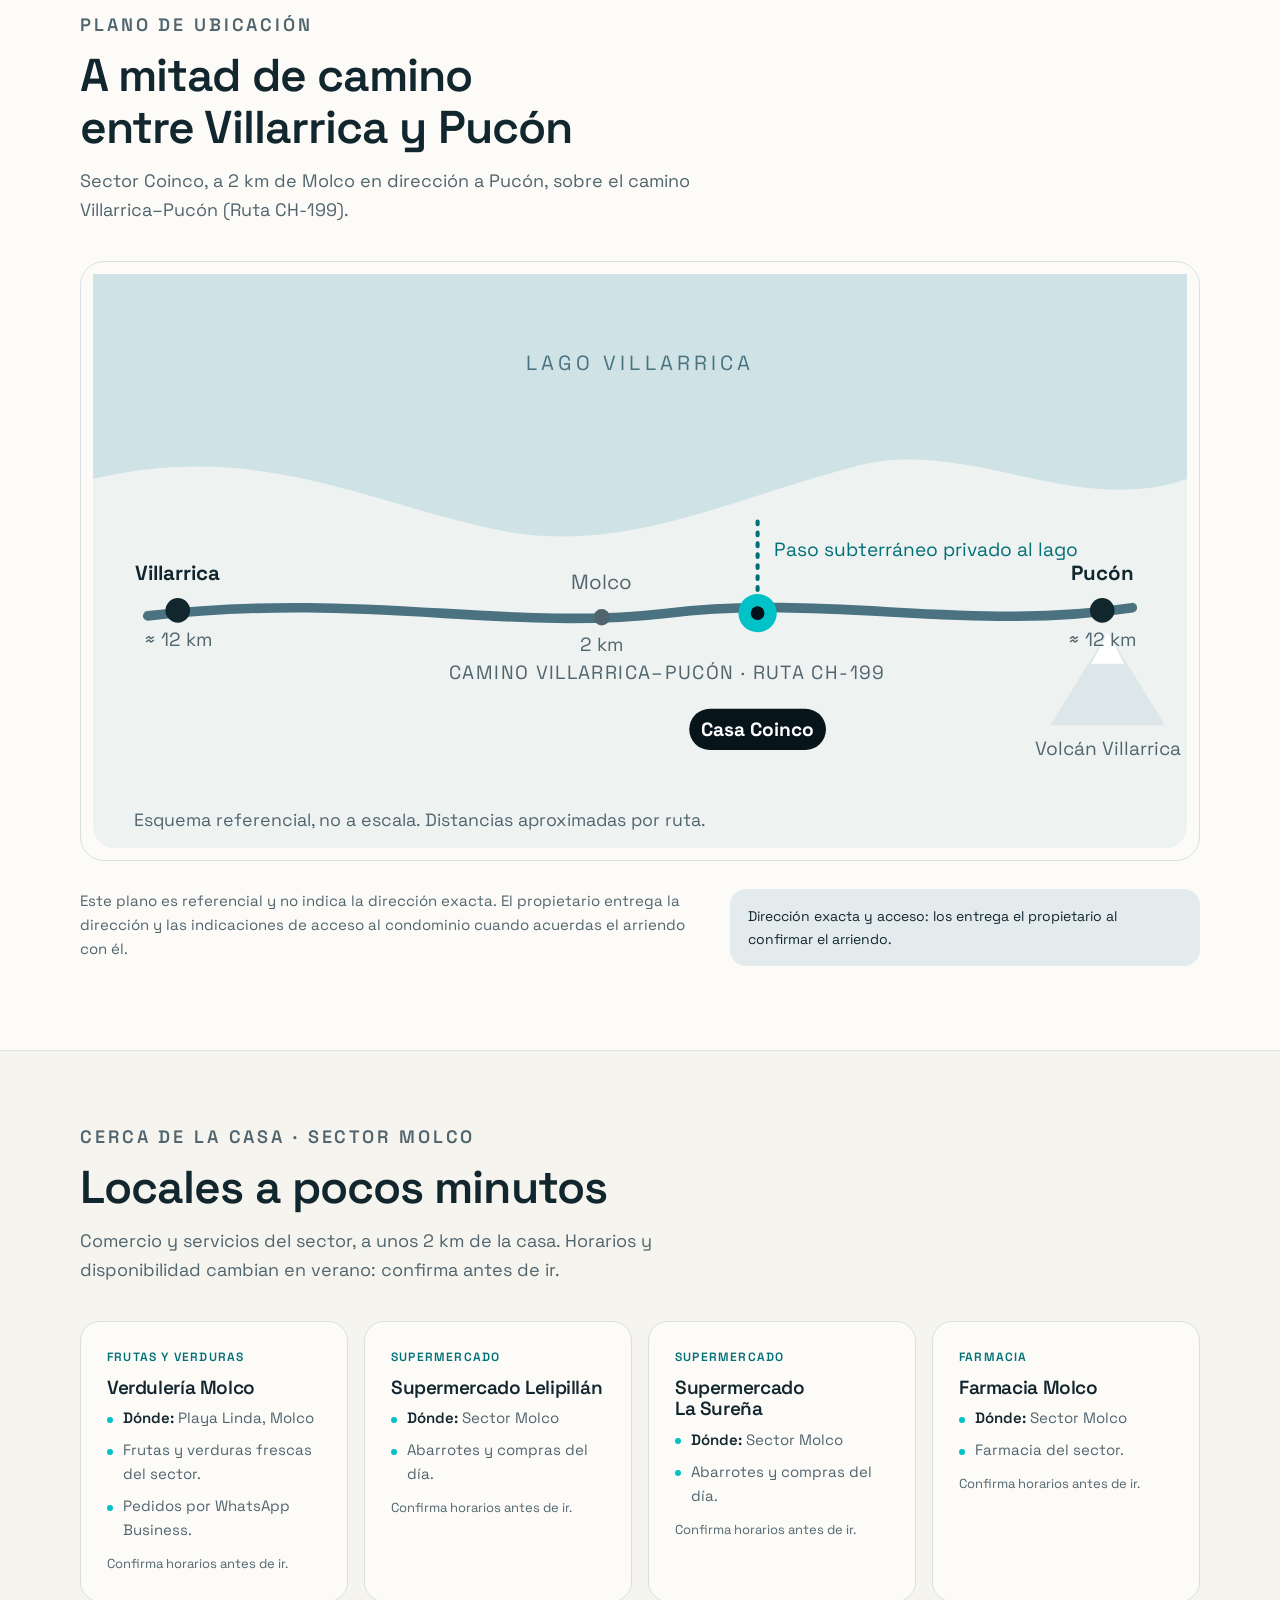
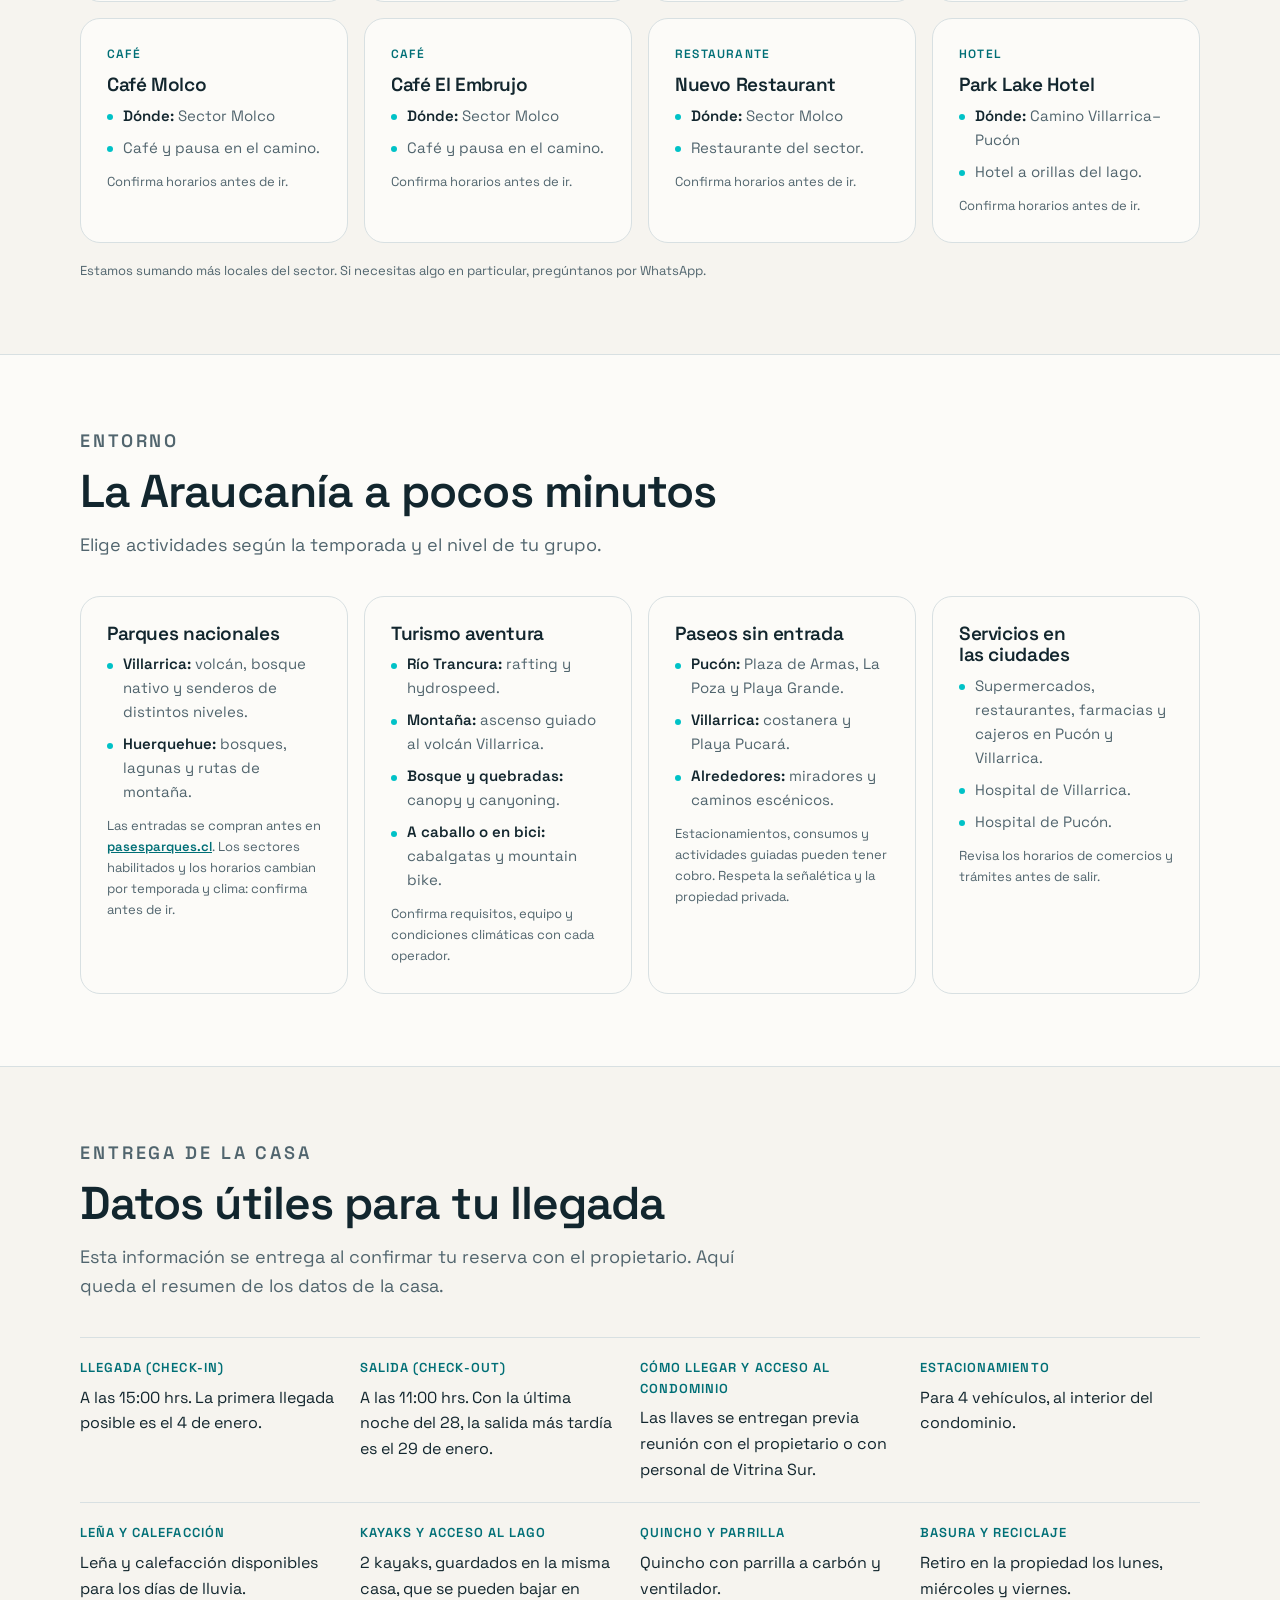
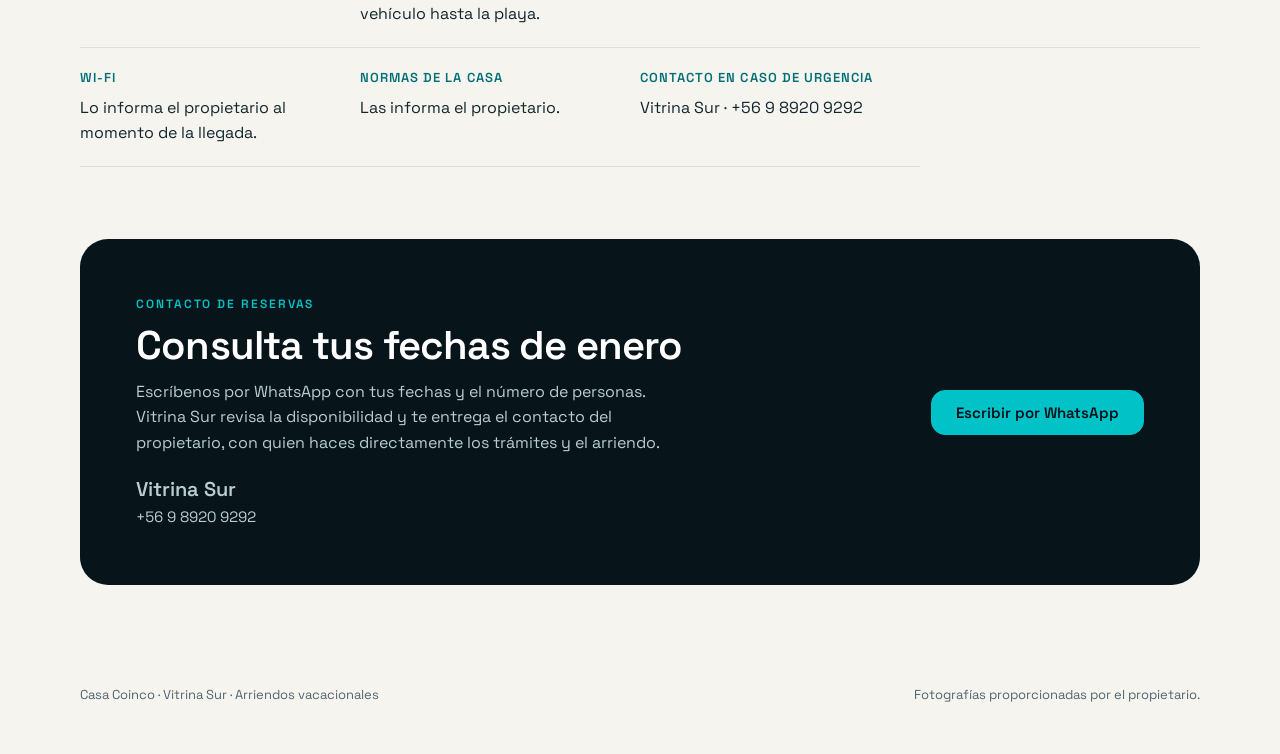
==== commit ae765325: "Quincho: solo se indica el ventilador Co-Authored-By: Claude Sonnet 5.5 <noreply@anthropic.com> Clau" ====
--- a/index.html
+++ b/index.html
@@ -79,7 +79,7 @@
         <div><h3>Acceso privado al lago</h3><p>Paso subterráneo del condominio con reja y clave hasta la orilla.</p></div>
         <div><h3>Marina y 2 kayaks</h3><p>Muelle, embarcadero y zona para bañistas. Los 2 kayaks se pueden bajar a la playa.</p></div>
         <div><h3>Terraza cubierta</h3><p>Con vista al lago y a la cordillera, mesa para toda la familia.</p></div>
-        <div><h3>Quincho con parrilla a carbón</h3><p>Con ventilador para los días de viento. Además, estacionamiento techado.</p></div>
+        <div><h3>Quincho con parrilla a carbón</h3><p>Con ventilador. Además, estacionamiento techado.</p></div>
         <div><h3>Calefacción y leña</h3><p>Leñera con leña, bosca en la sala de estar, radiadores y estufa a gas en el comedor.</p></div>
         <div><h3>Condominio seguro</h3><p>Portón eléctrico y cámaras.</p></div>
       </div>
@@ -333,7 +333,7 @@
     ['Estacionamiento','Para 4 vehículos, al interior del condominio.'],
     ['Leña y calefacción','Leña y calefacción disponibles para los días de lluvia.'],
     ['Kayaks y acceso al lago','2 kayaks, guardados en la misma casa, que se pueden bajar en vehículo hasta la playa.'],
-    ['Quincho y parrilla','Quincho con parrilla a carbón y un ventilador que evita que el lugar se llene de humo cuando hay viento.'],
+    ['Quincho y parrilla','Quincho con parrilla a carbón y ventilador.'],
     ['Basura y reciclaje','Retiro en la propiedad los lunes, miércoles y viernes.'],
     ['Wi-Fi','Lo informa el propietario al momento de la llegada.'],
     ['Normas de la casa','Las informa el propietario.'],
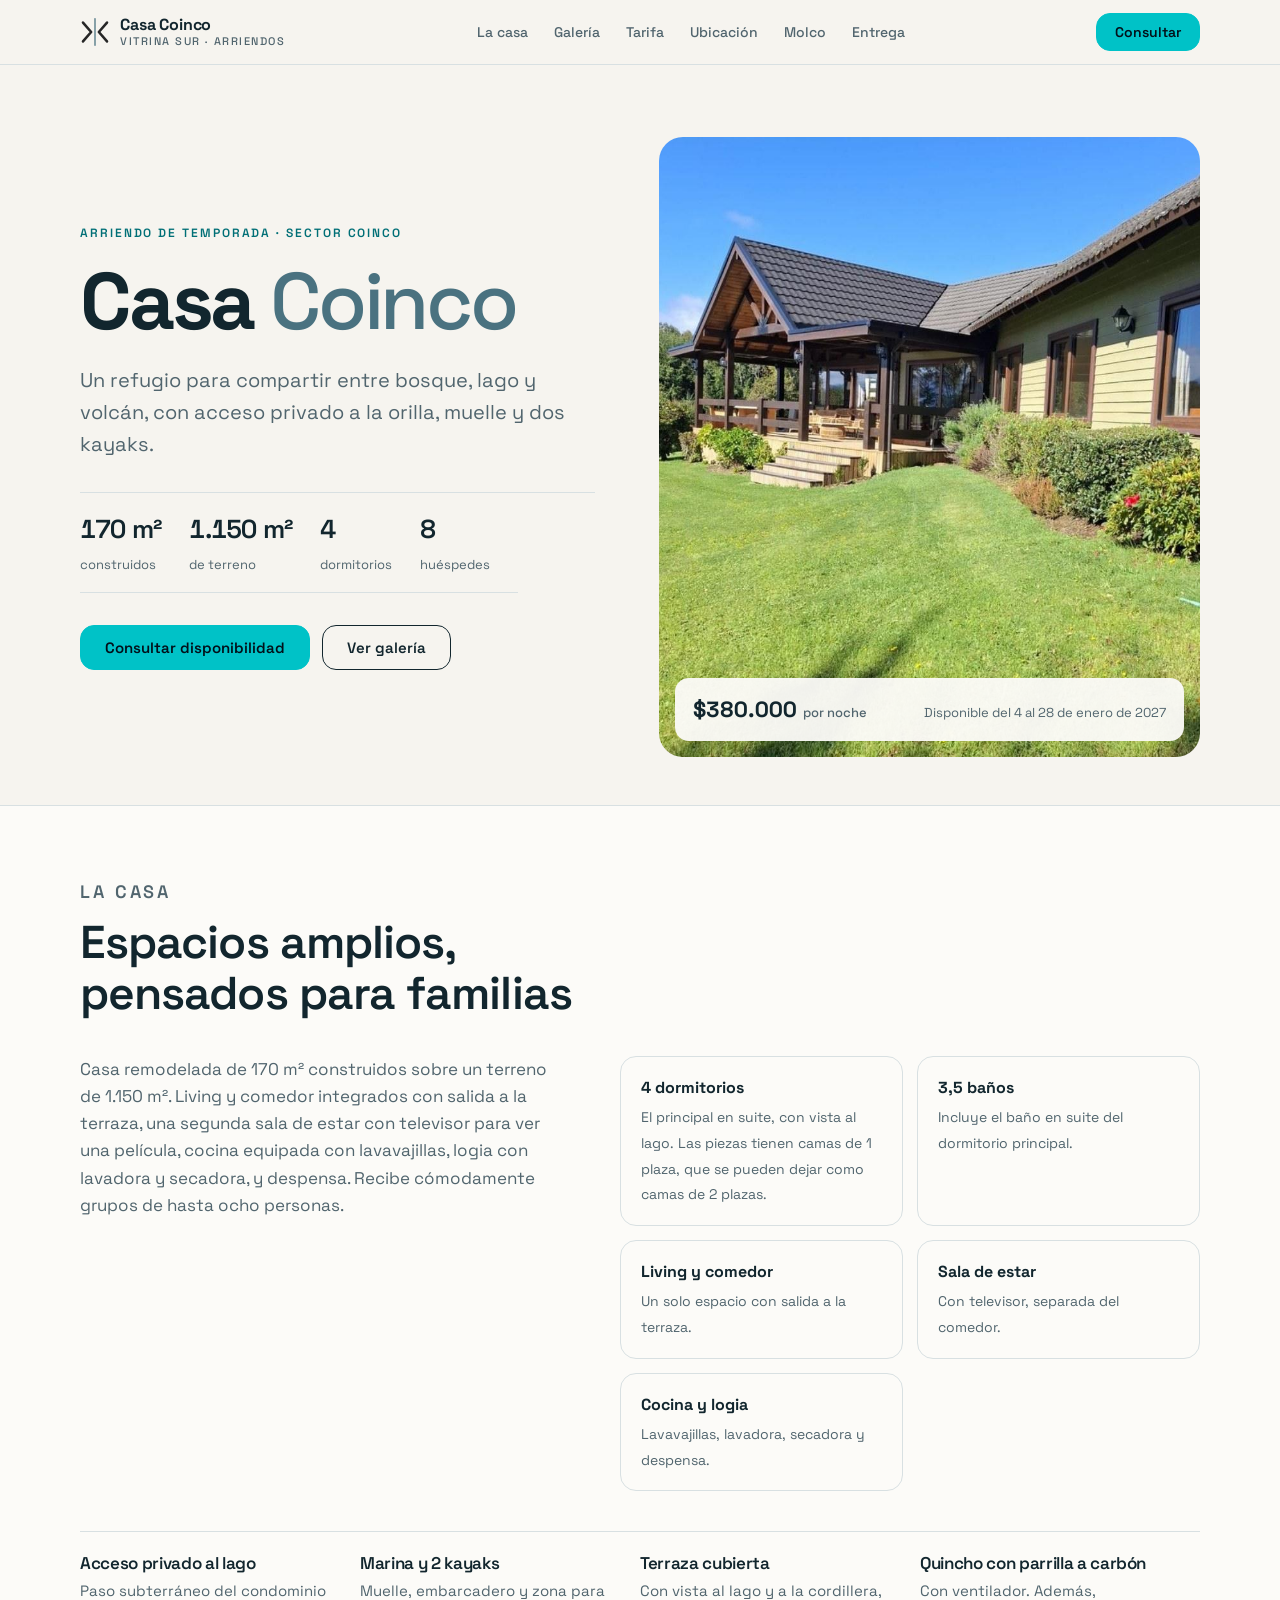
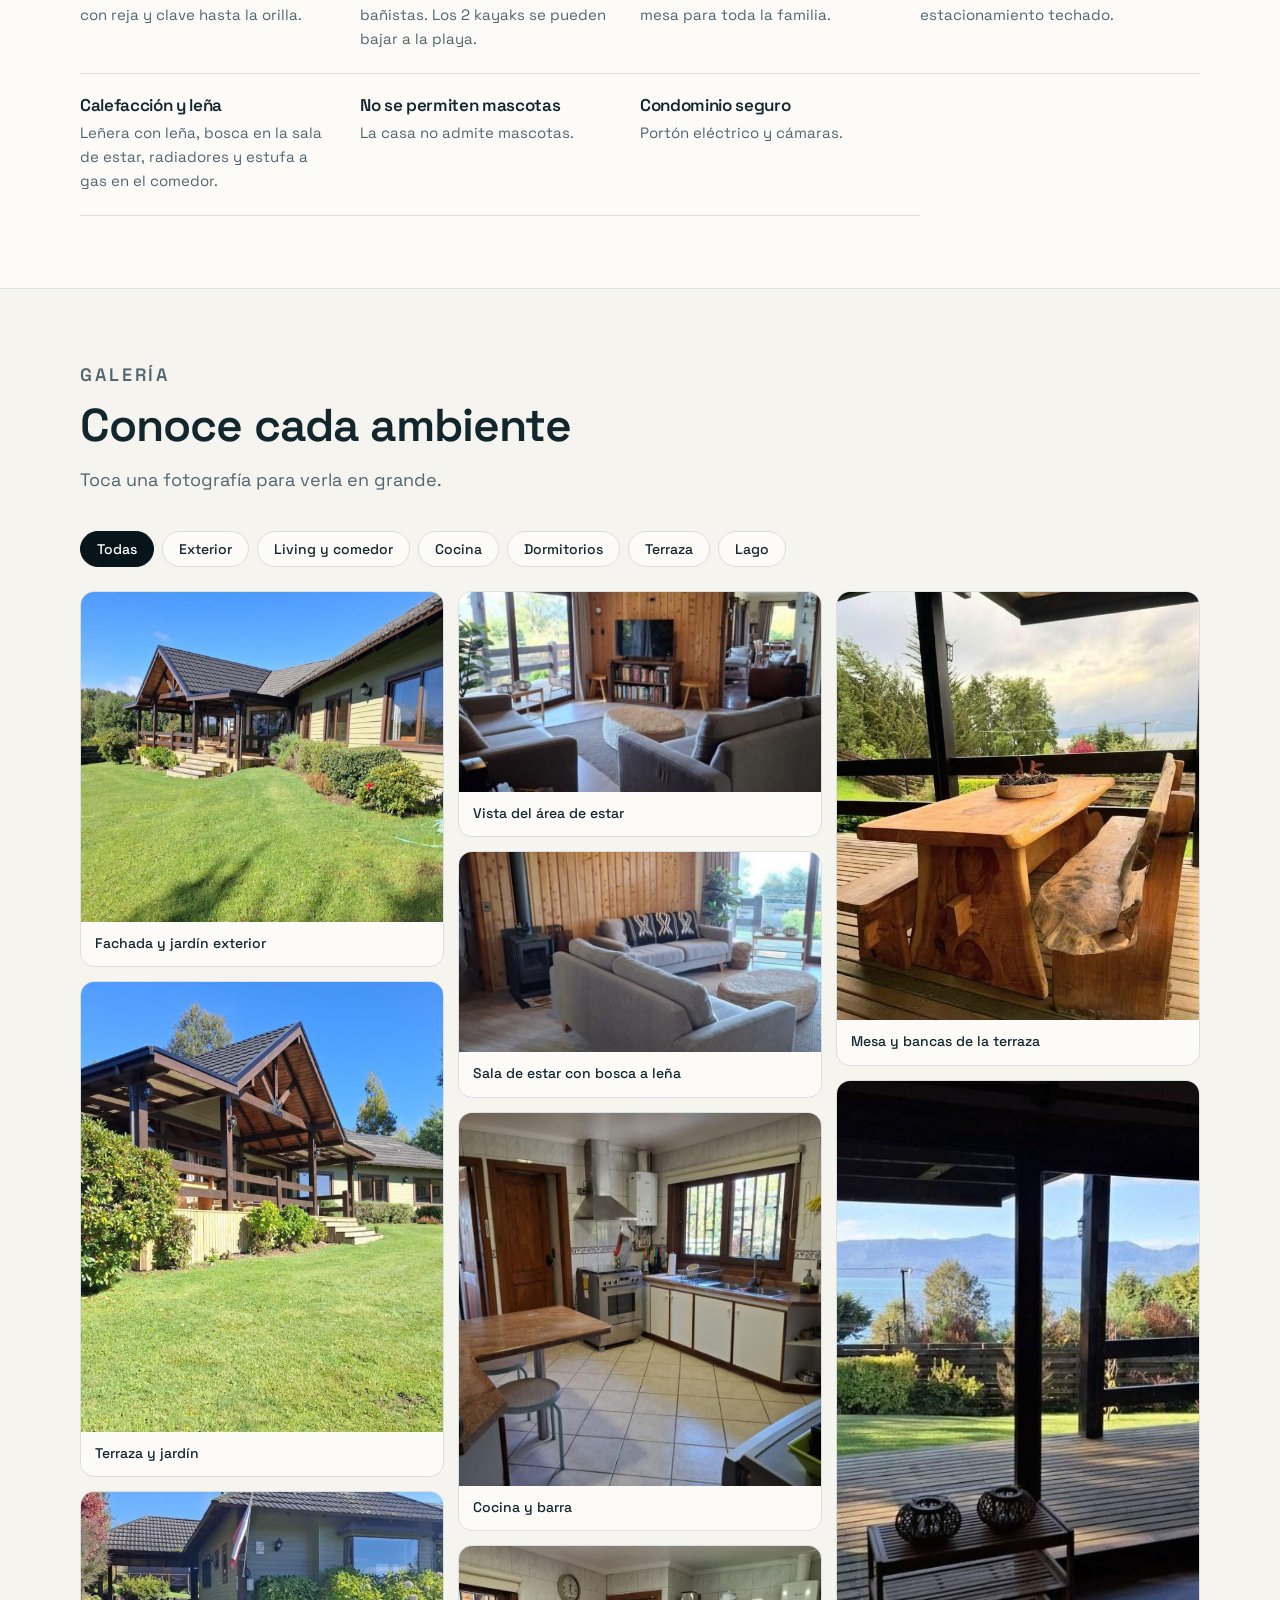
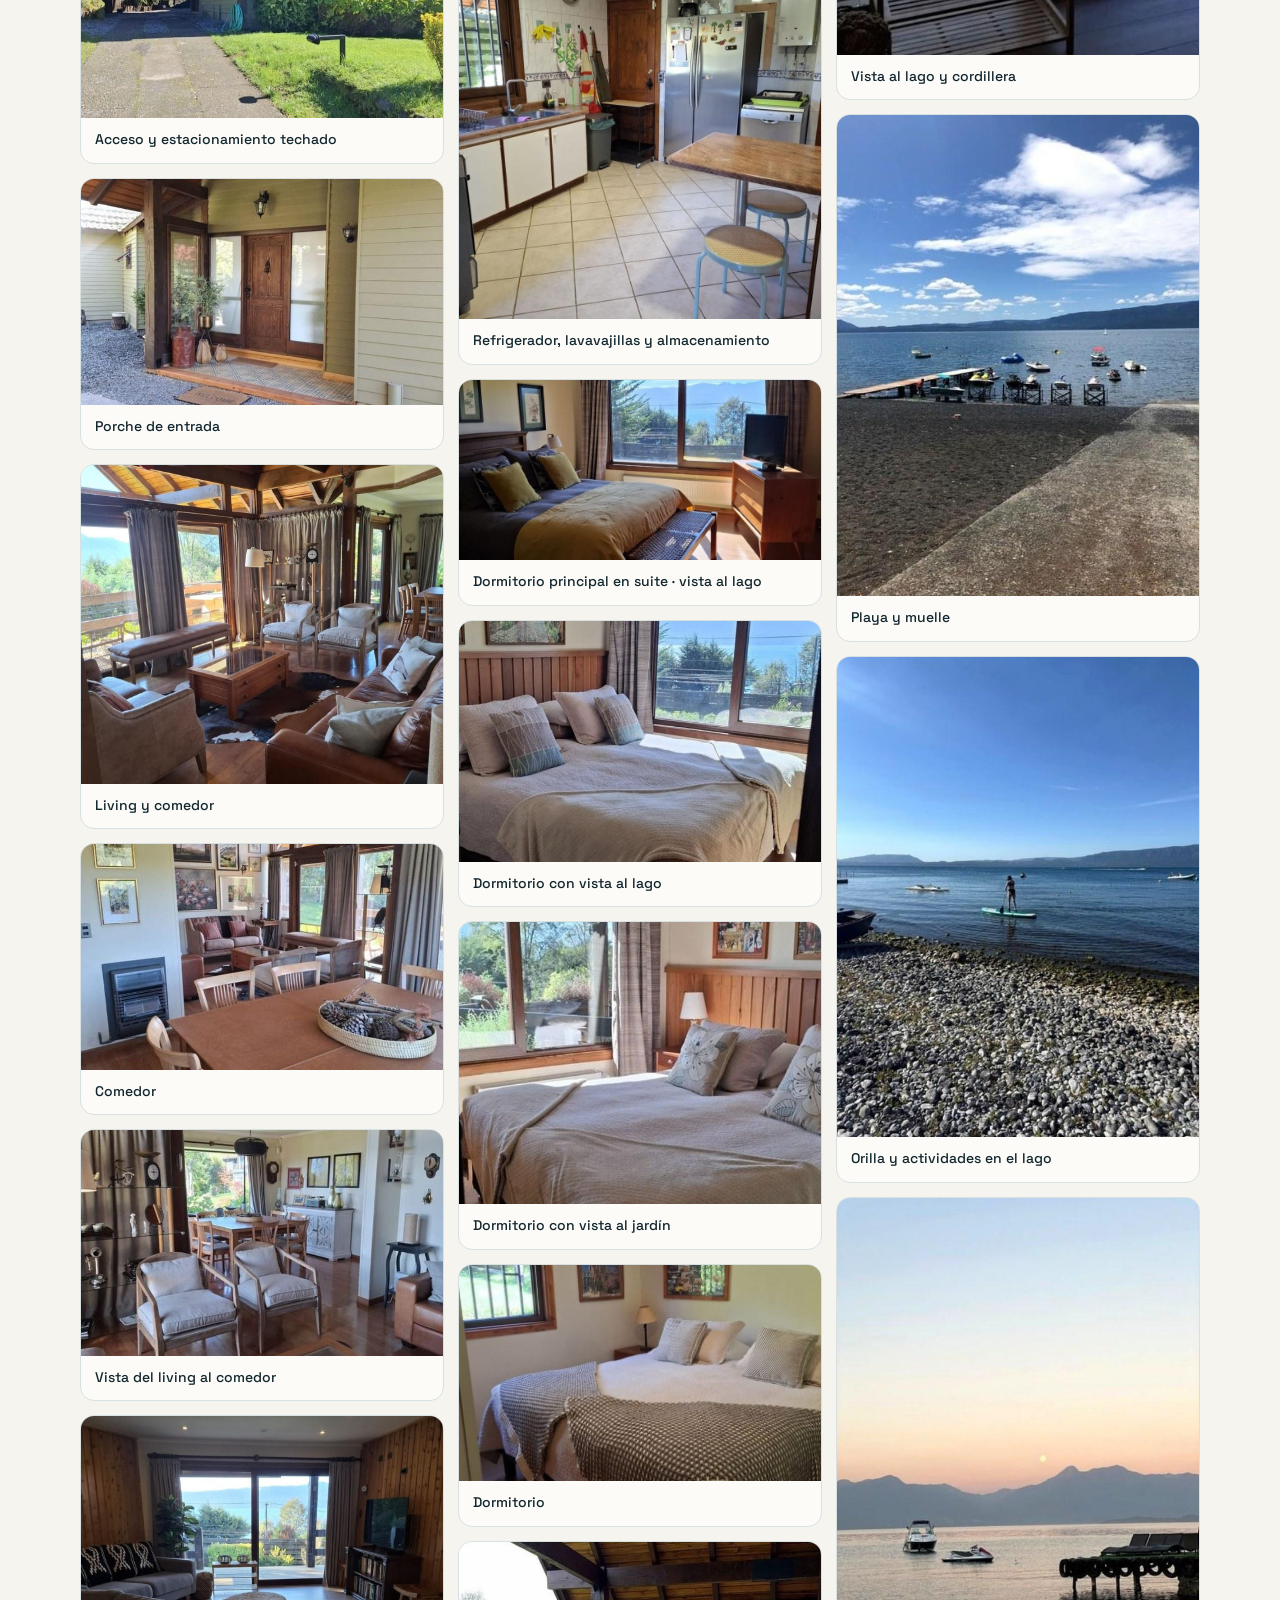
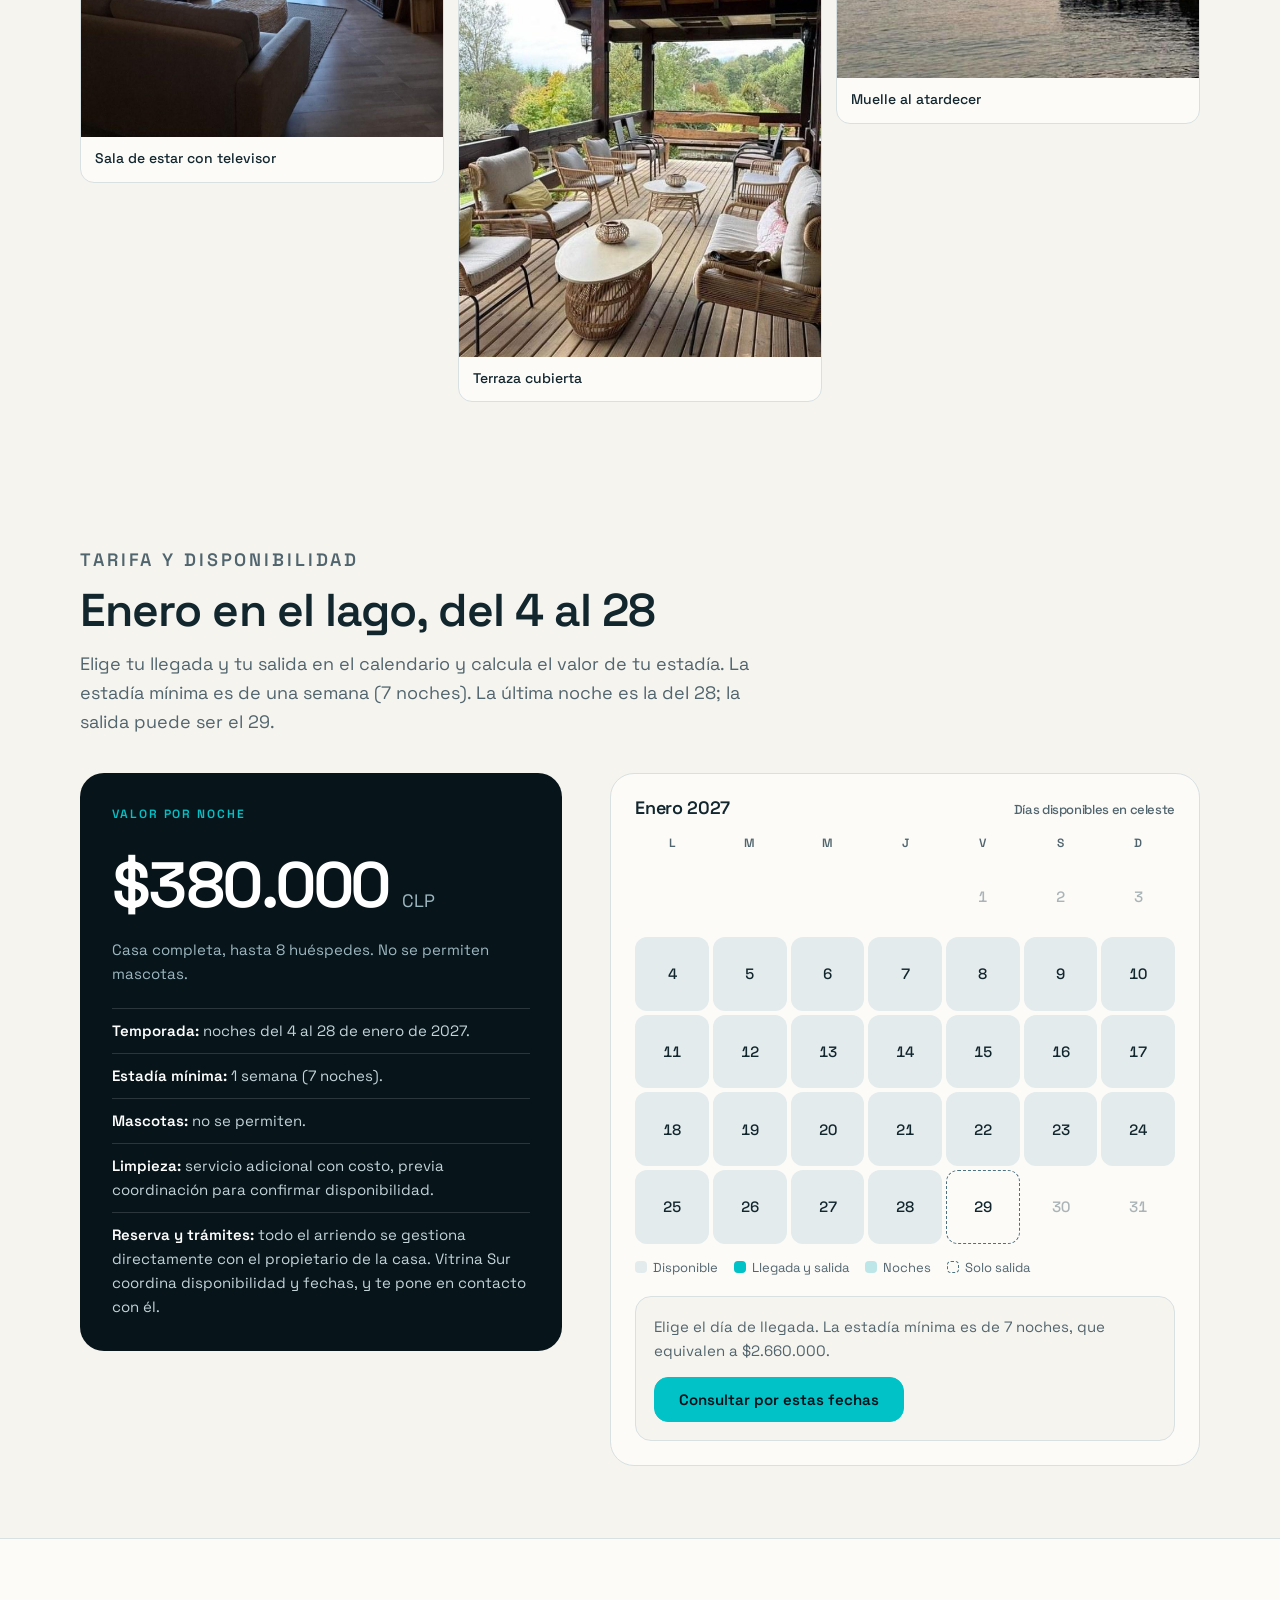
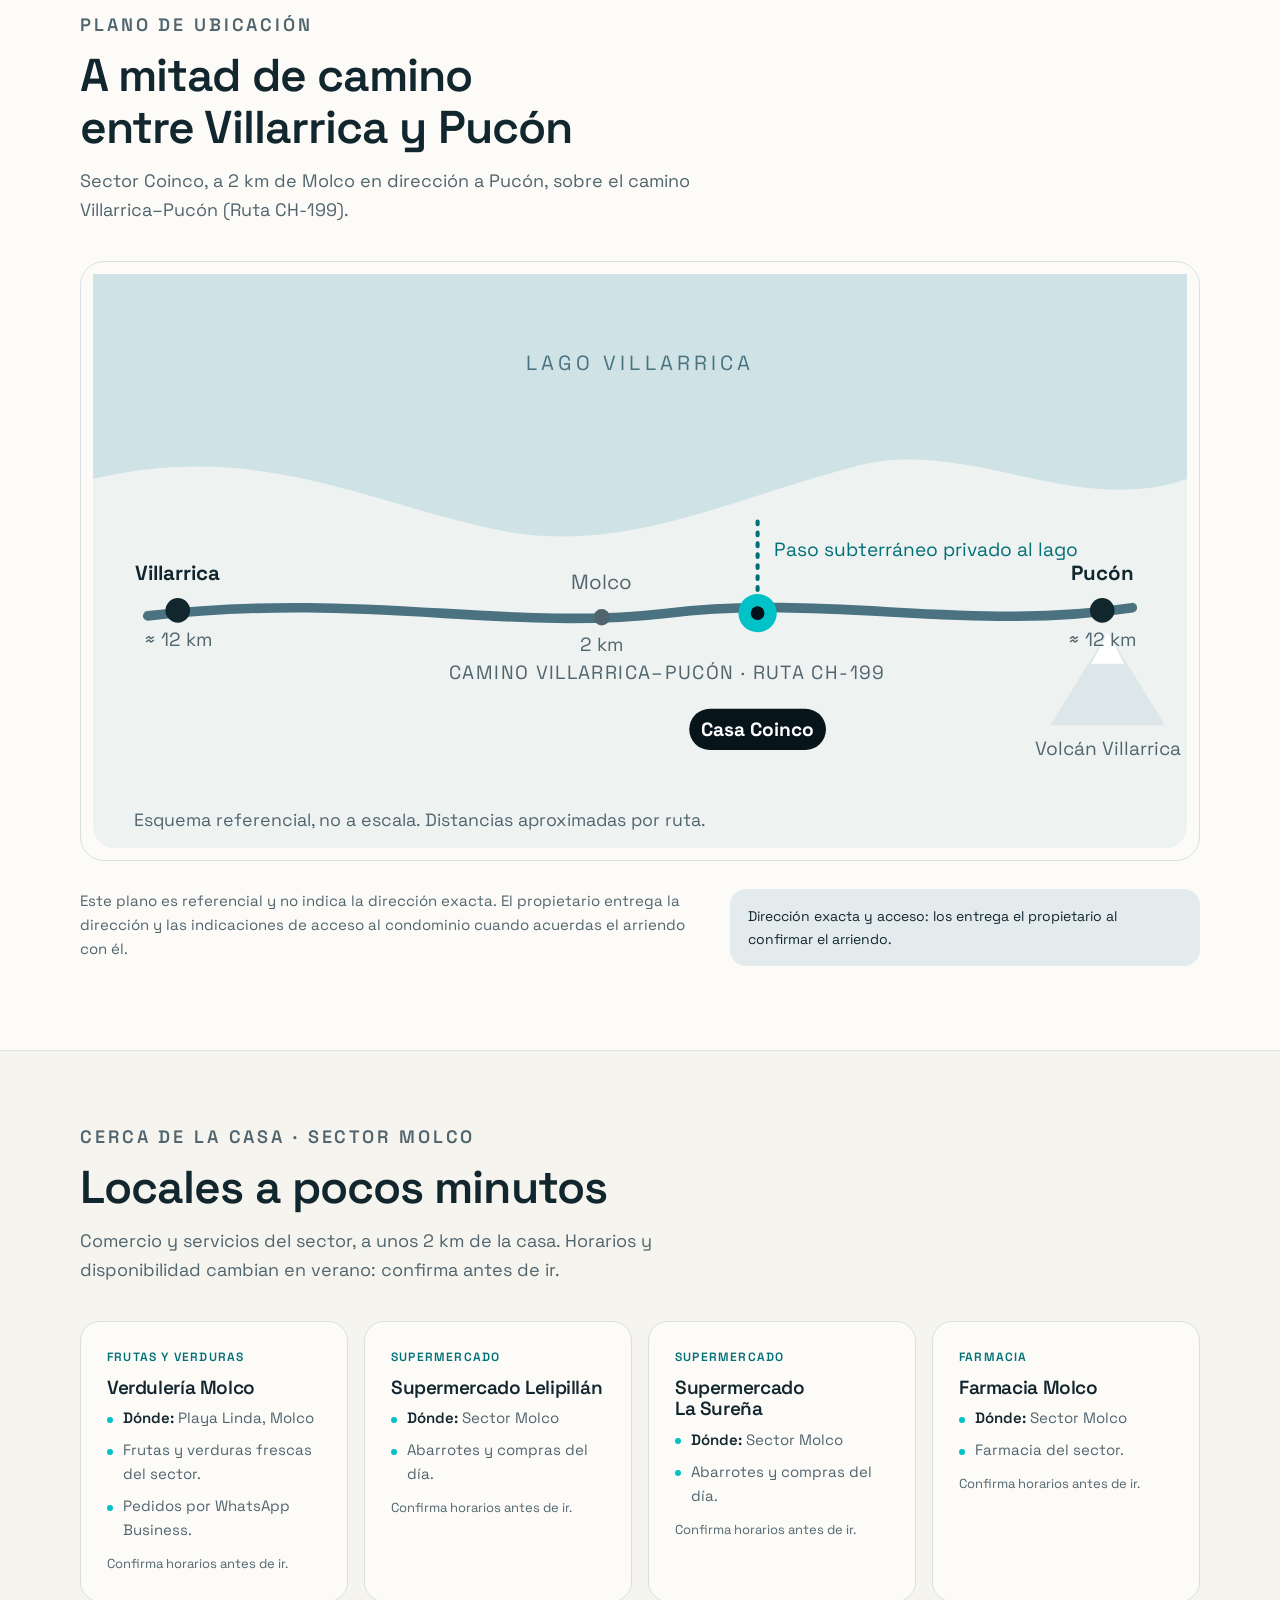
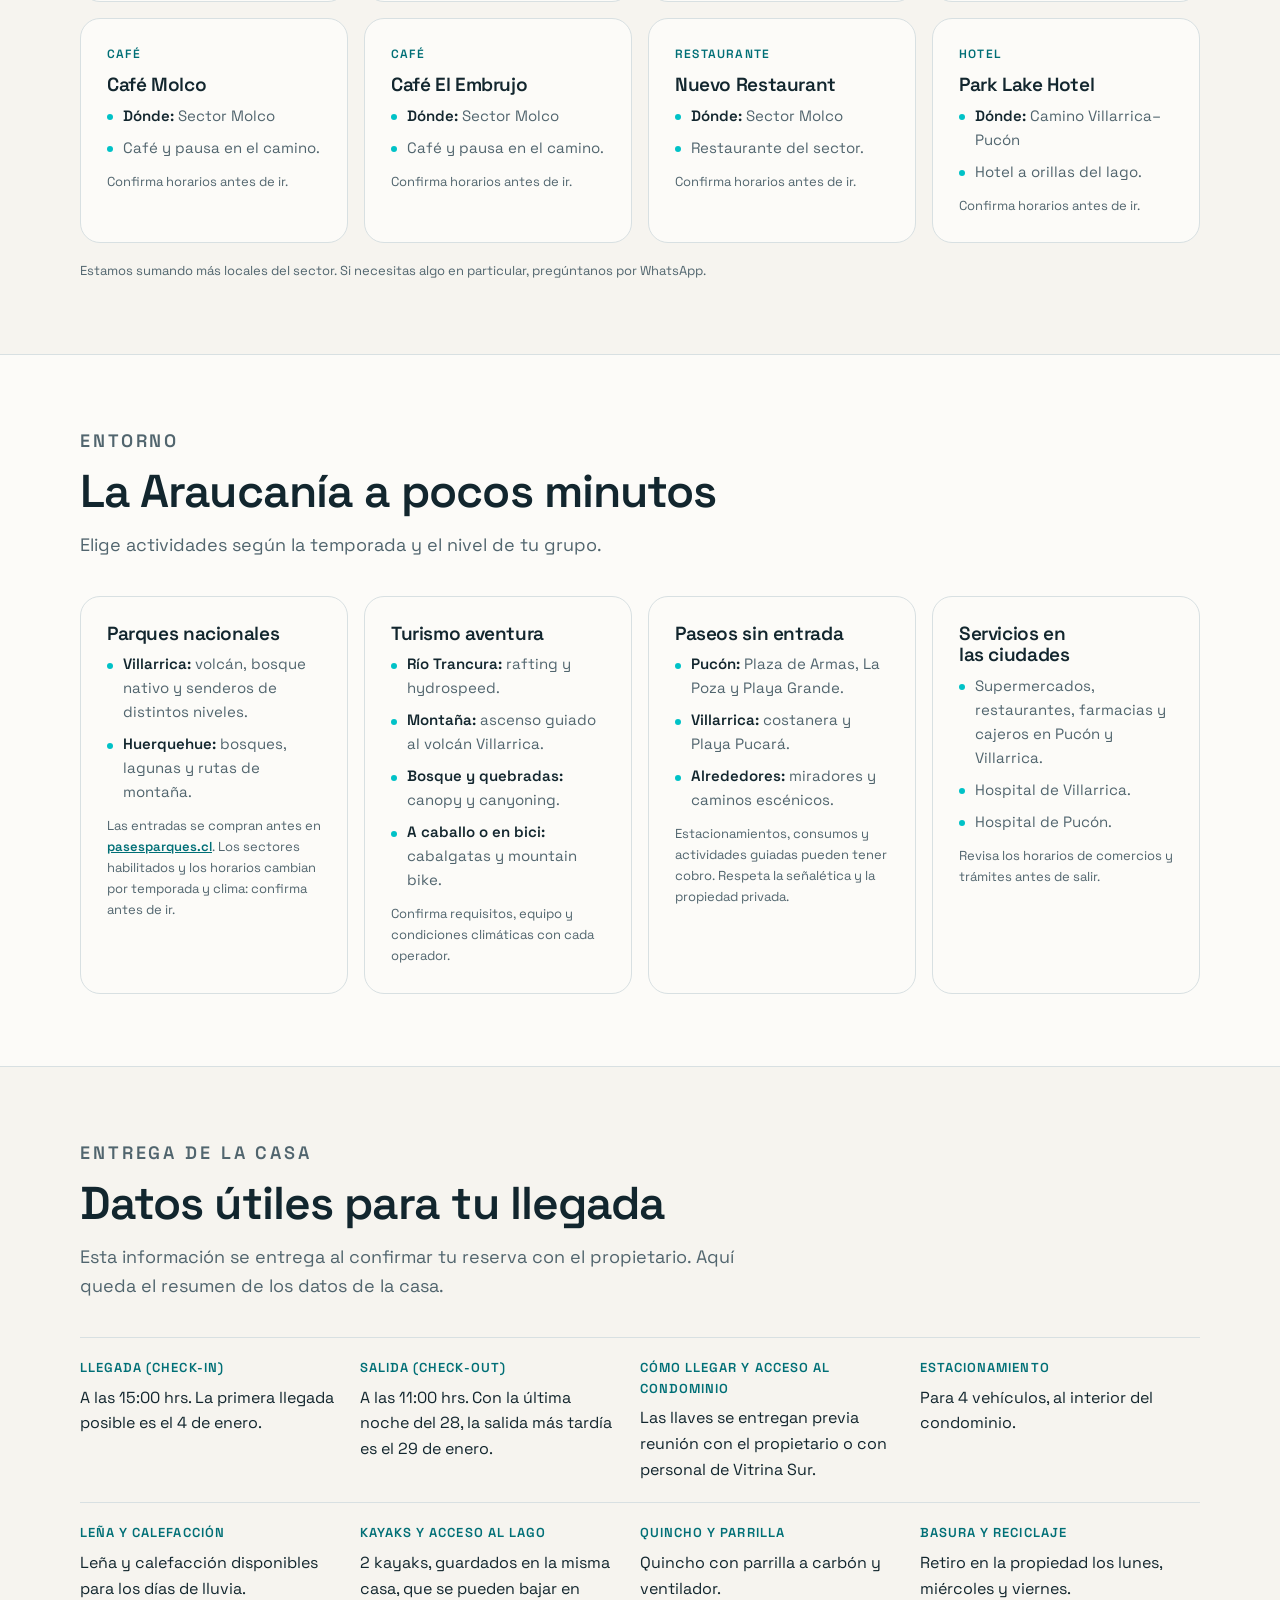
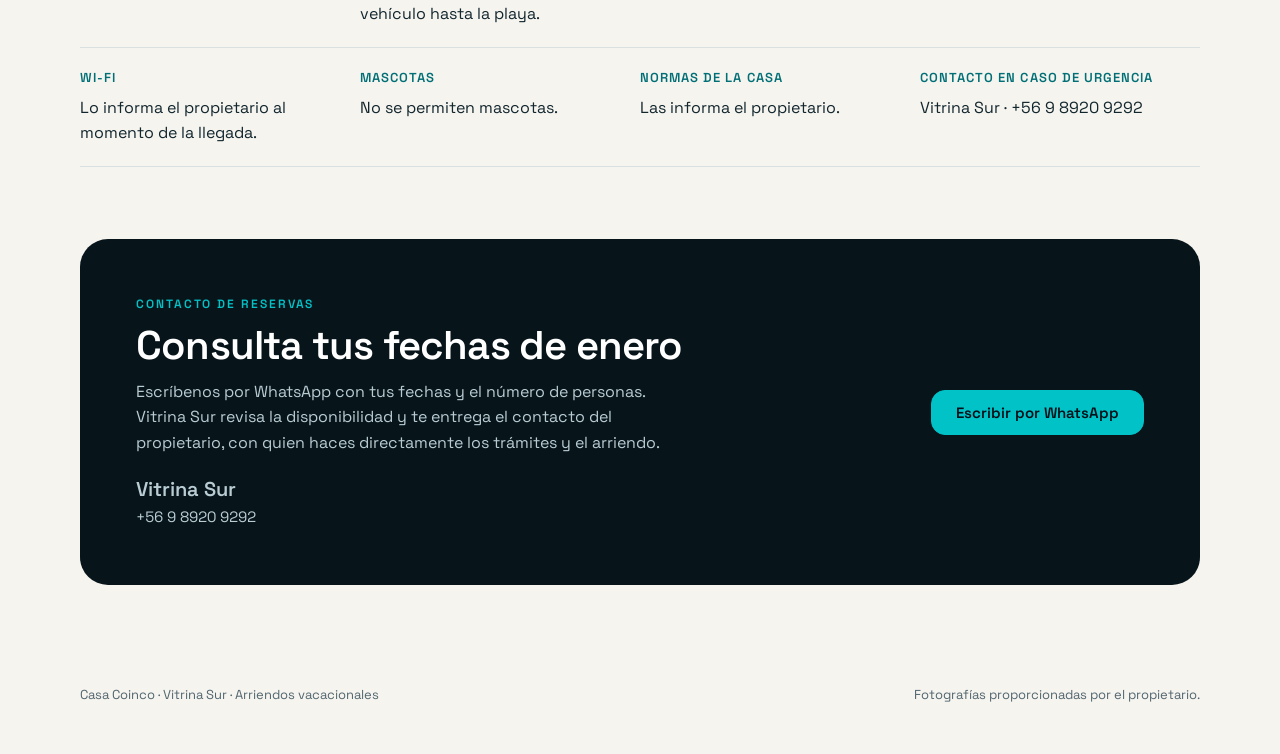
==== commit 29f19eee: "No se permiten mascotas Co-Authored-By: Claude Sonnet 5.5 <noreply@anthropic.com> Claude-Session: ht" ====
--- a/index.html
+++ b/index.html
@@ -81,6 +81,7 @@
         <div><h3>Terraza cubierta</h3><p>Con vista al lago y a la cordillera, mesa para toda la familia.</p></div>
         <div><h3>Quincho con parrilla a carbón</h3><p>Con ventilador. Además, estacionamiento techado.</p></div>
         <div><h3>Calefacción y leña</h3><p>Leñera con leña, bosca en la sala de estar, radiadores y estufa a gas en el comedor.</p></div>
+        <div><h3>No se permiten mascotas</h3><p>La casa no admite mascotas.</p></div>
         <div><h3>Condominio seguro</h3><p>Portón eléctrico y cámaras.</p></div>
       </div>
     </div>
@@ -119,10 +120,11 @@
         <div class="price">
           <p class="eyebrow">Valor por noche</p>
           <p class="big">$380.000 <small>CLP</small></p>
-          <p style="color:#9db7c0;font-size:15px">Casa completa, hasta 8 huéspedes.</p>
+          <p style="color:#9db7c0;font-size:15px">Casa completa, hasta 8 huéspedes. No se permiten mascotas.</p>
           <ul>
             <li><b>Temporada:</b> noches del 4 al 28 de enero de 2027.</li>
             <li><b>Estadía mínima:</b> 1 semana (7 noches).</li>
+            <li><b>Mascotas:</b> no se permiten.</li>
             <li><b>Limpieza:</b> servicio adicional con costo, previa coordinación para confirmar disponibilidad.</li>
             <li><b>Reserva y trámites:</b> todo el arriendo se gestiona directamente con el propietario de la casa. Vitrina Sur coordina disponibilidad y fechas, y te pone en contacto con él.</li>
           </ul>
@@ -336,6 +338,7 @@
     ['Quincho y parrilla','Quincho con parrilla a carbón y ventilador.'],
     ['Basura y reciclaje','Retiro en la propiedad los lunes, miércoles y viernes.'],
     ['Wi-Fi','Lo informa el propietario al momento de la llegada.'],
+    ['Mascotas','No se permiten mascotas.'],
     ['Normas de la casa','Las informa el propietario.'],
     ['Contacto en caso de urgencia','Vitrina Sur · +56 9 8920 9292']
   ];
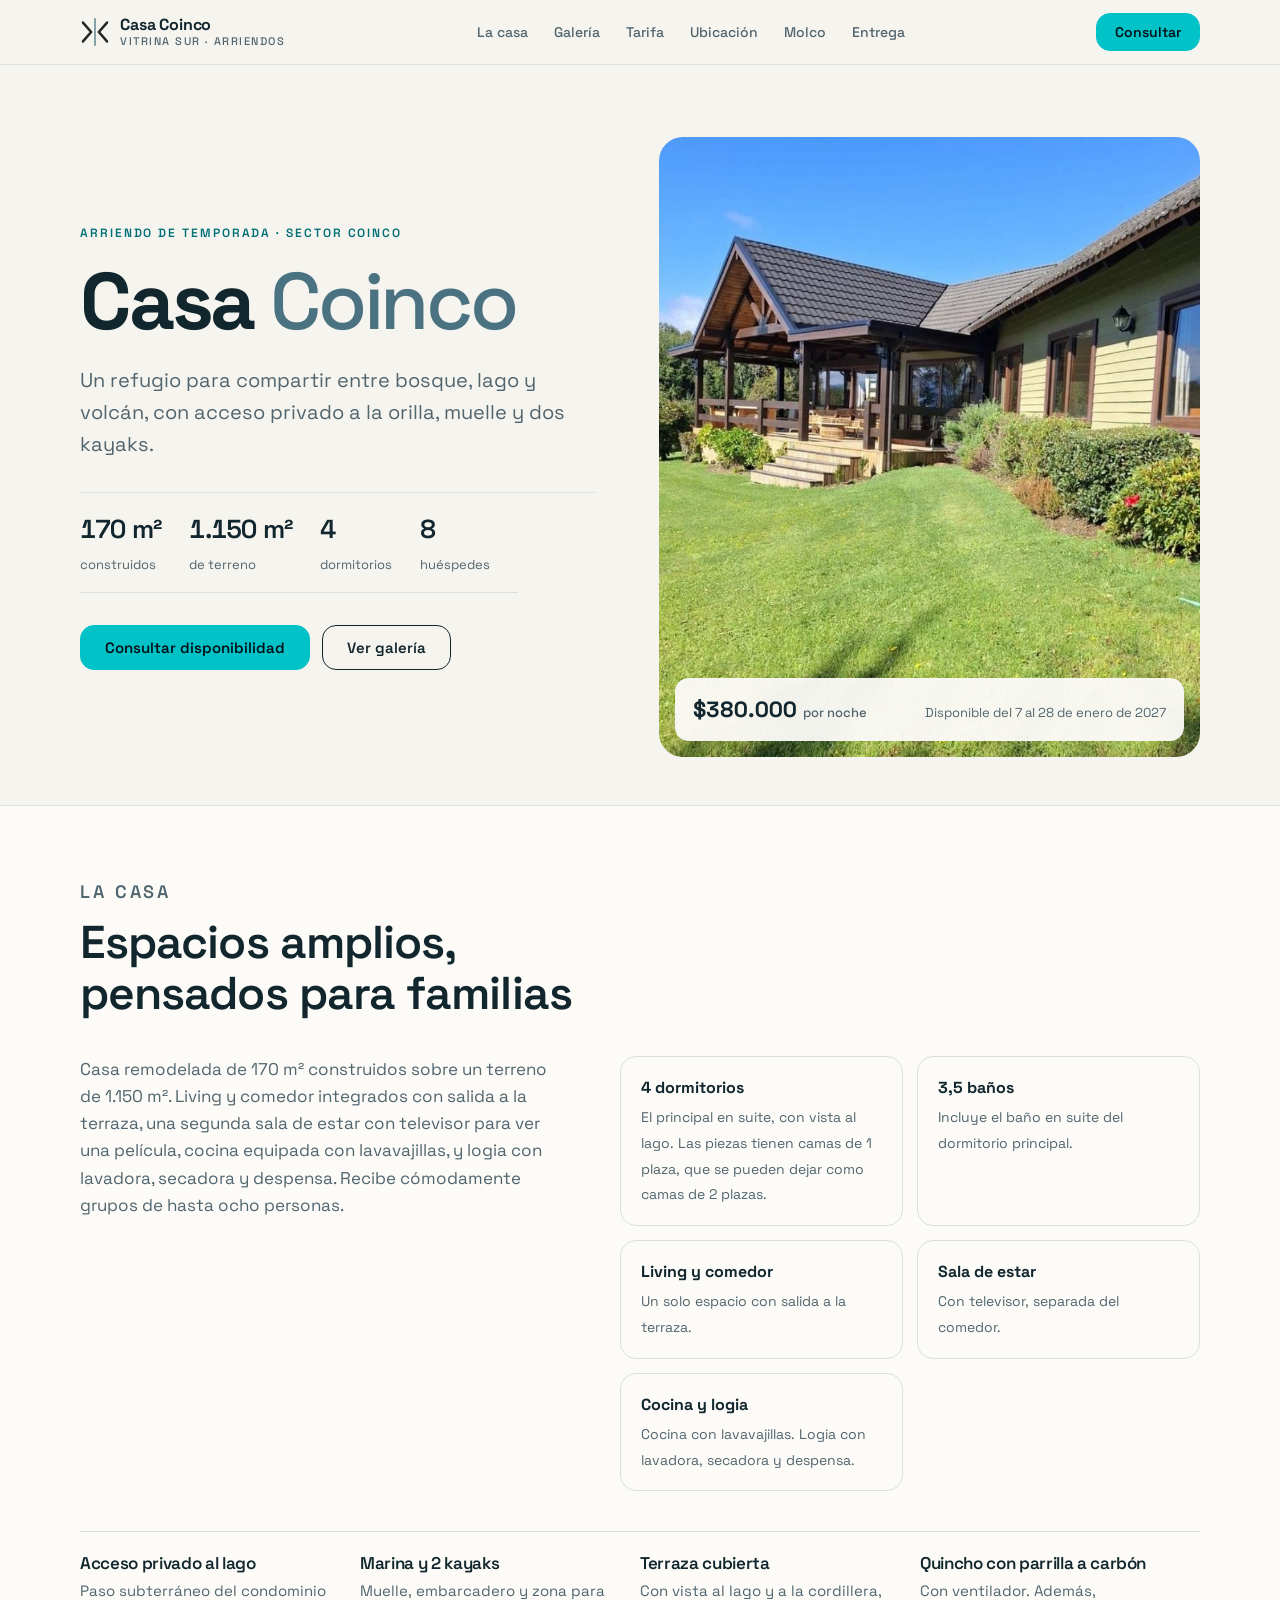
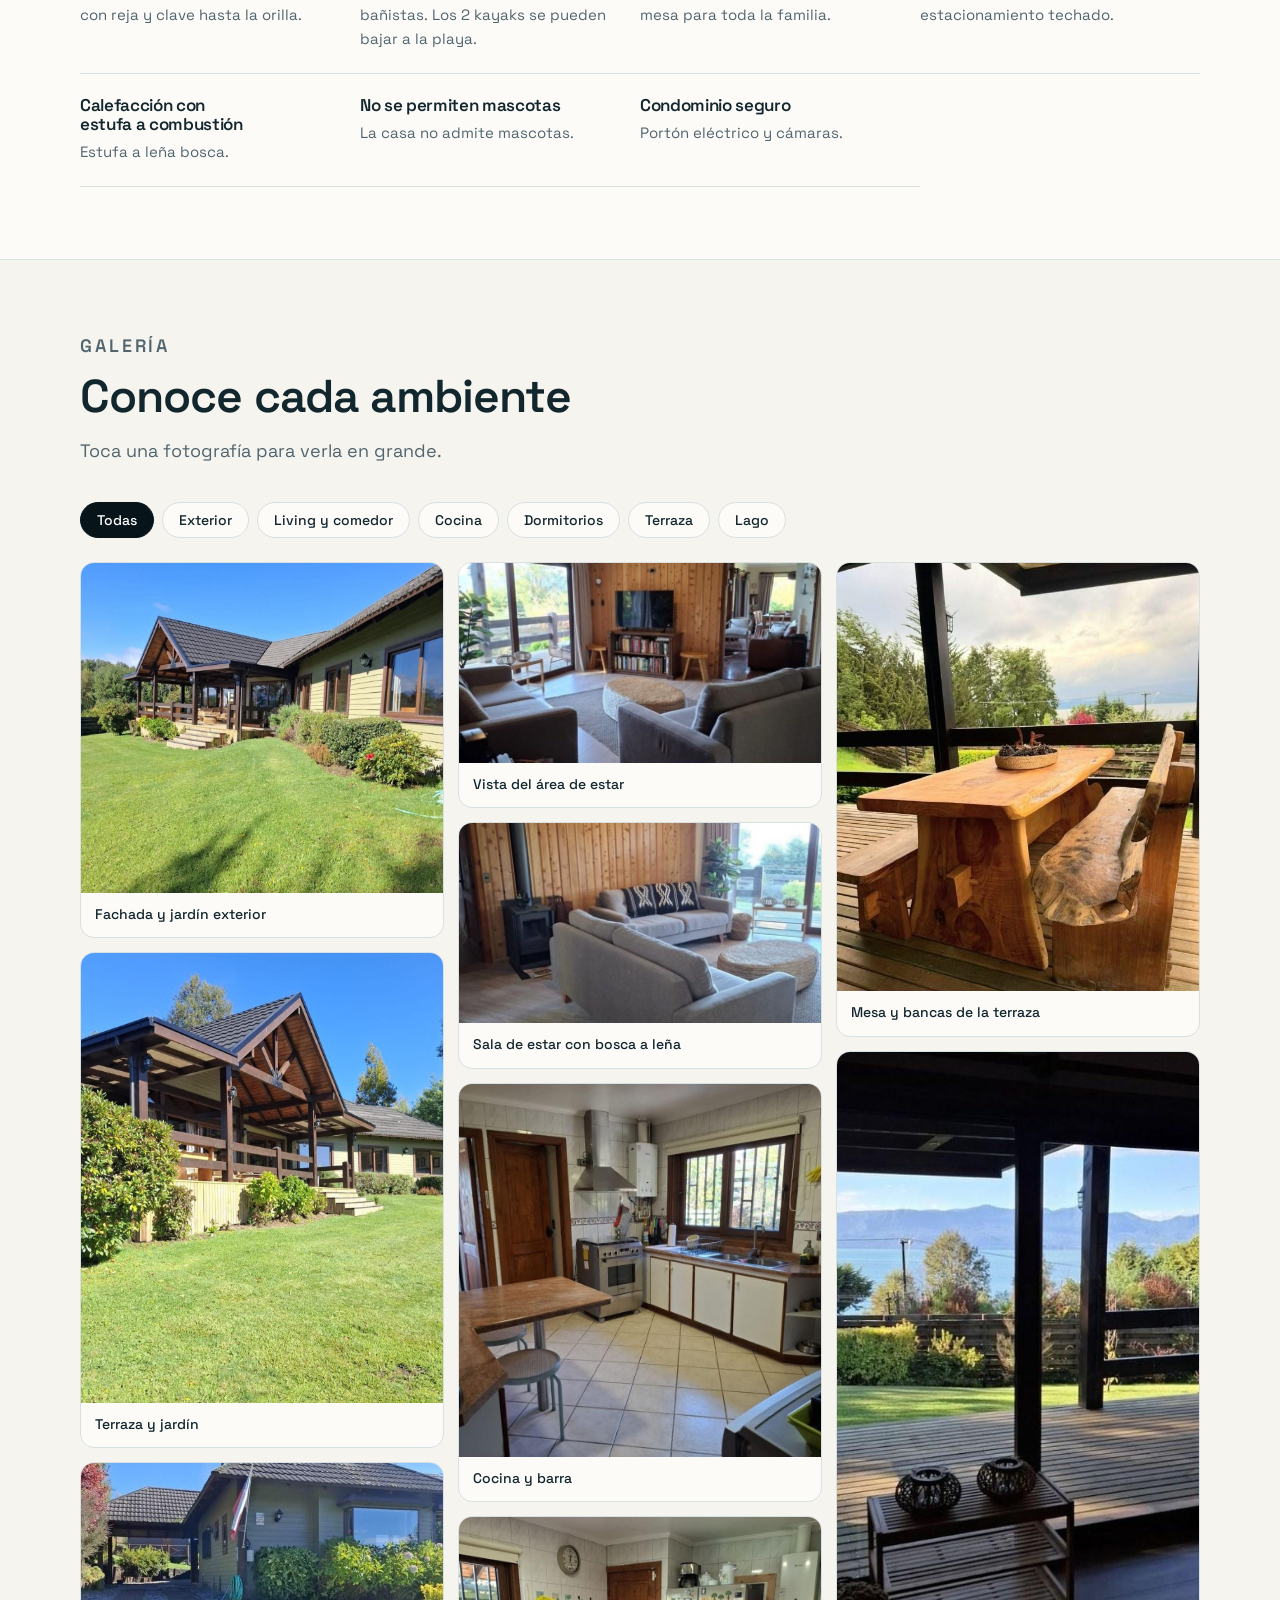
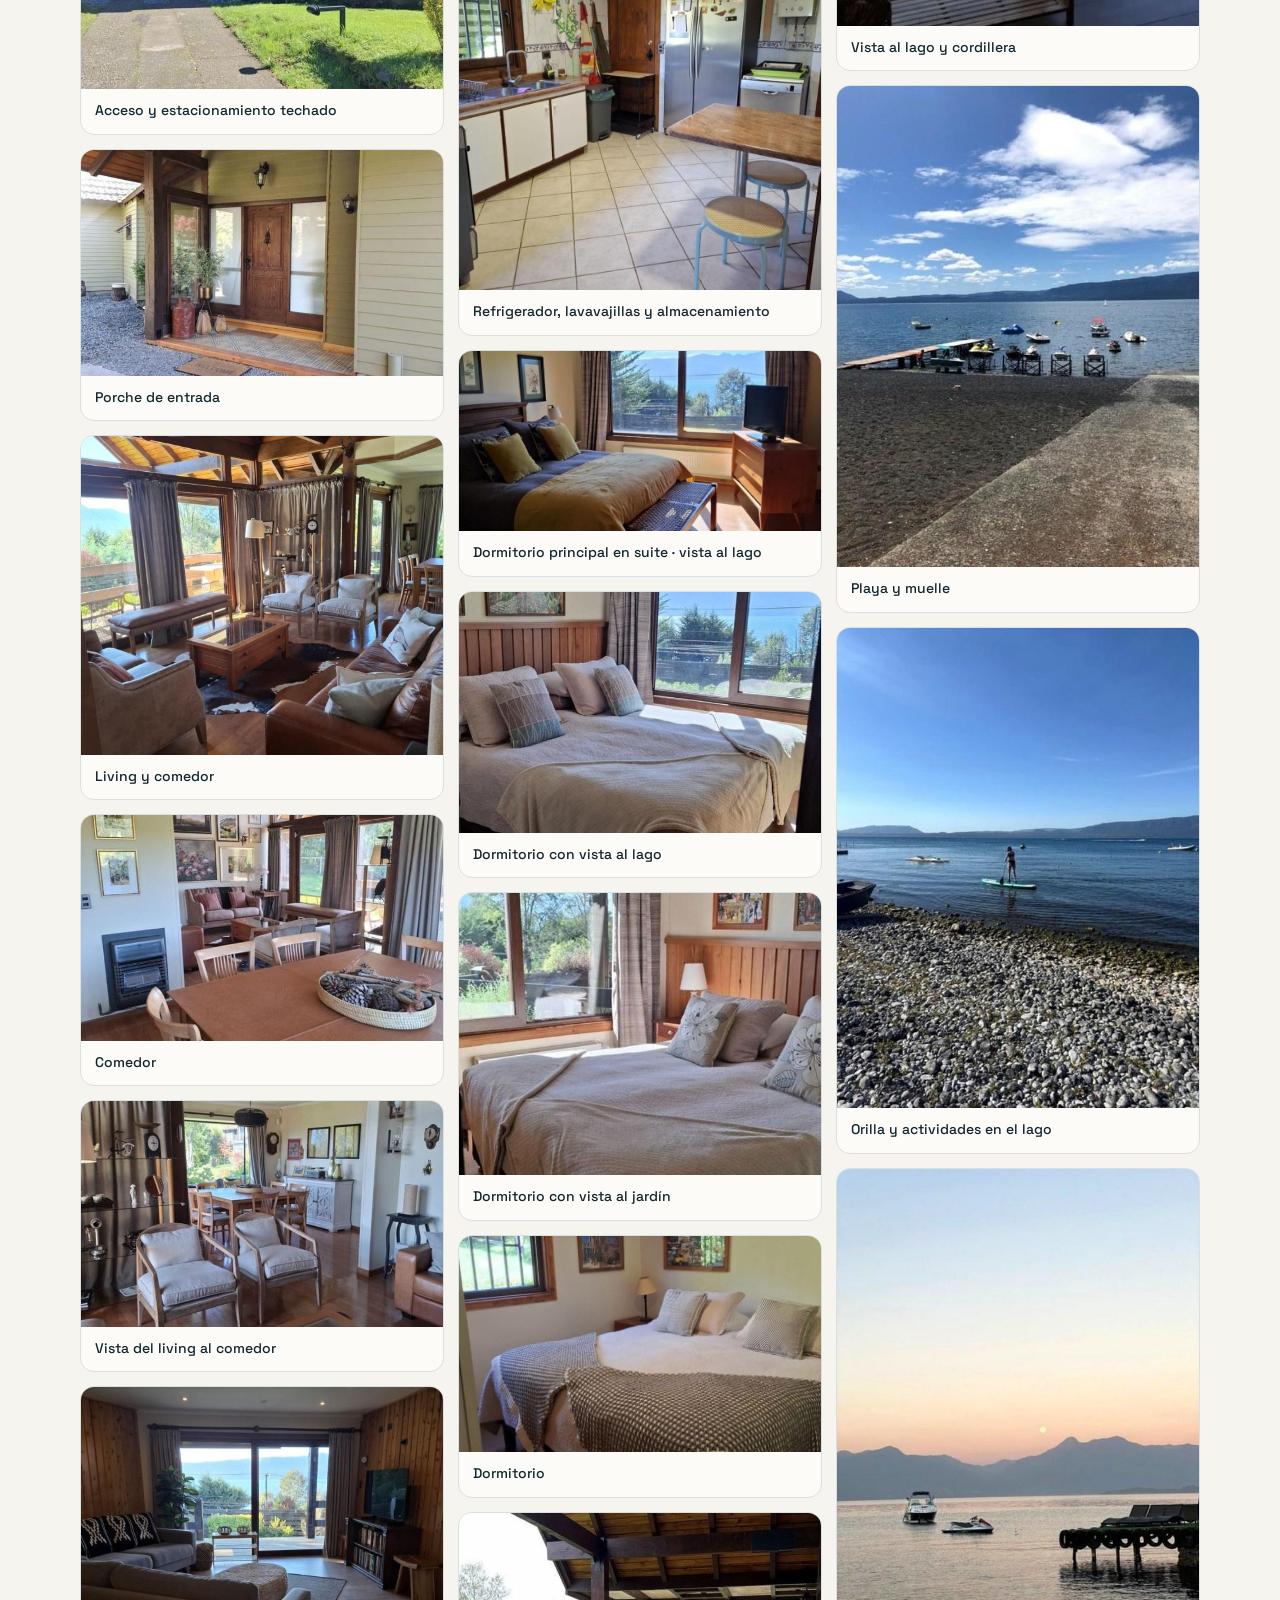
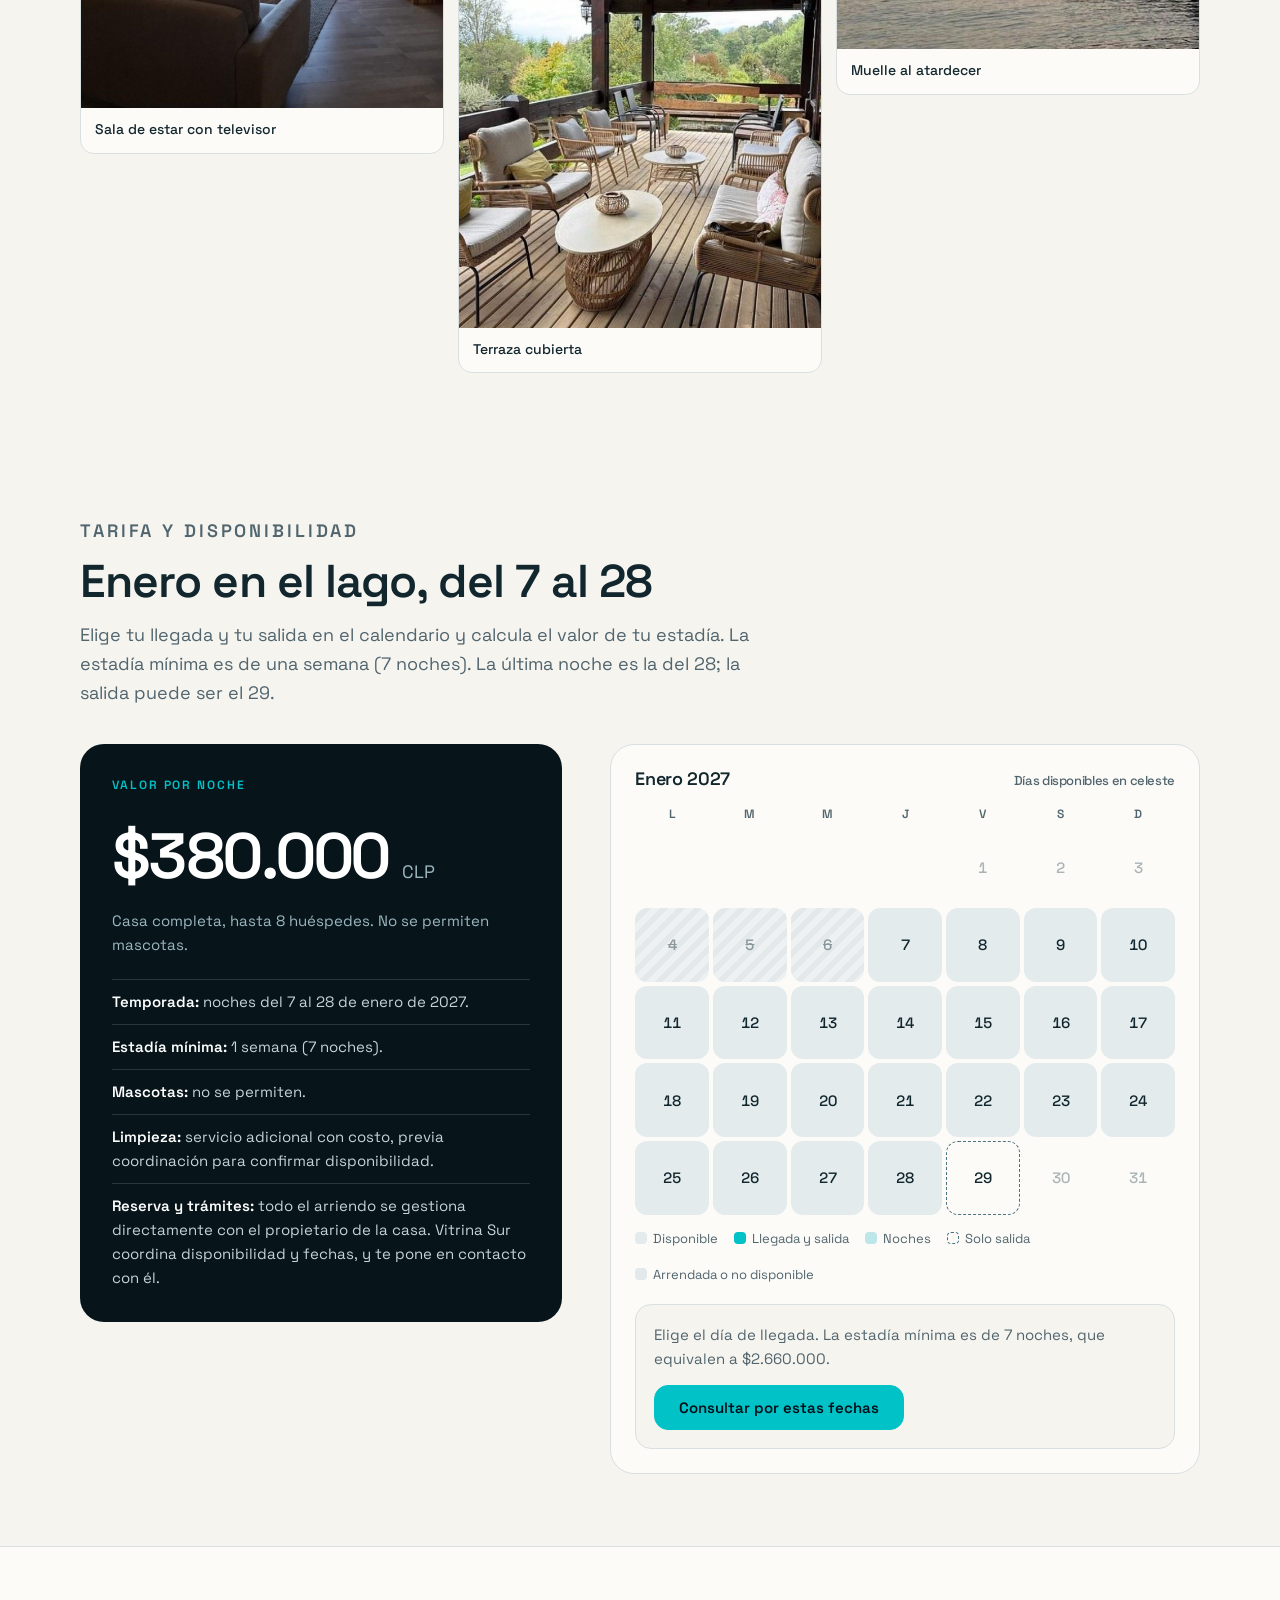
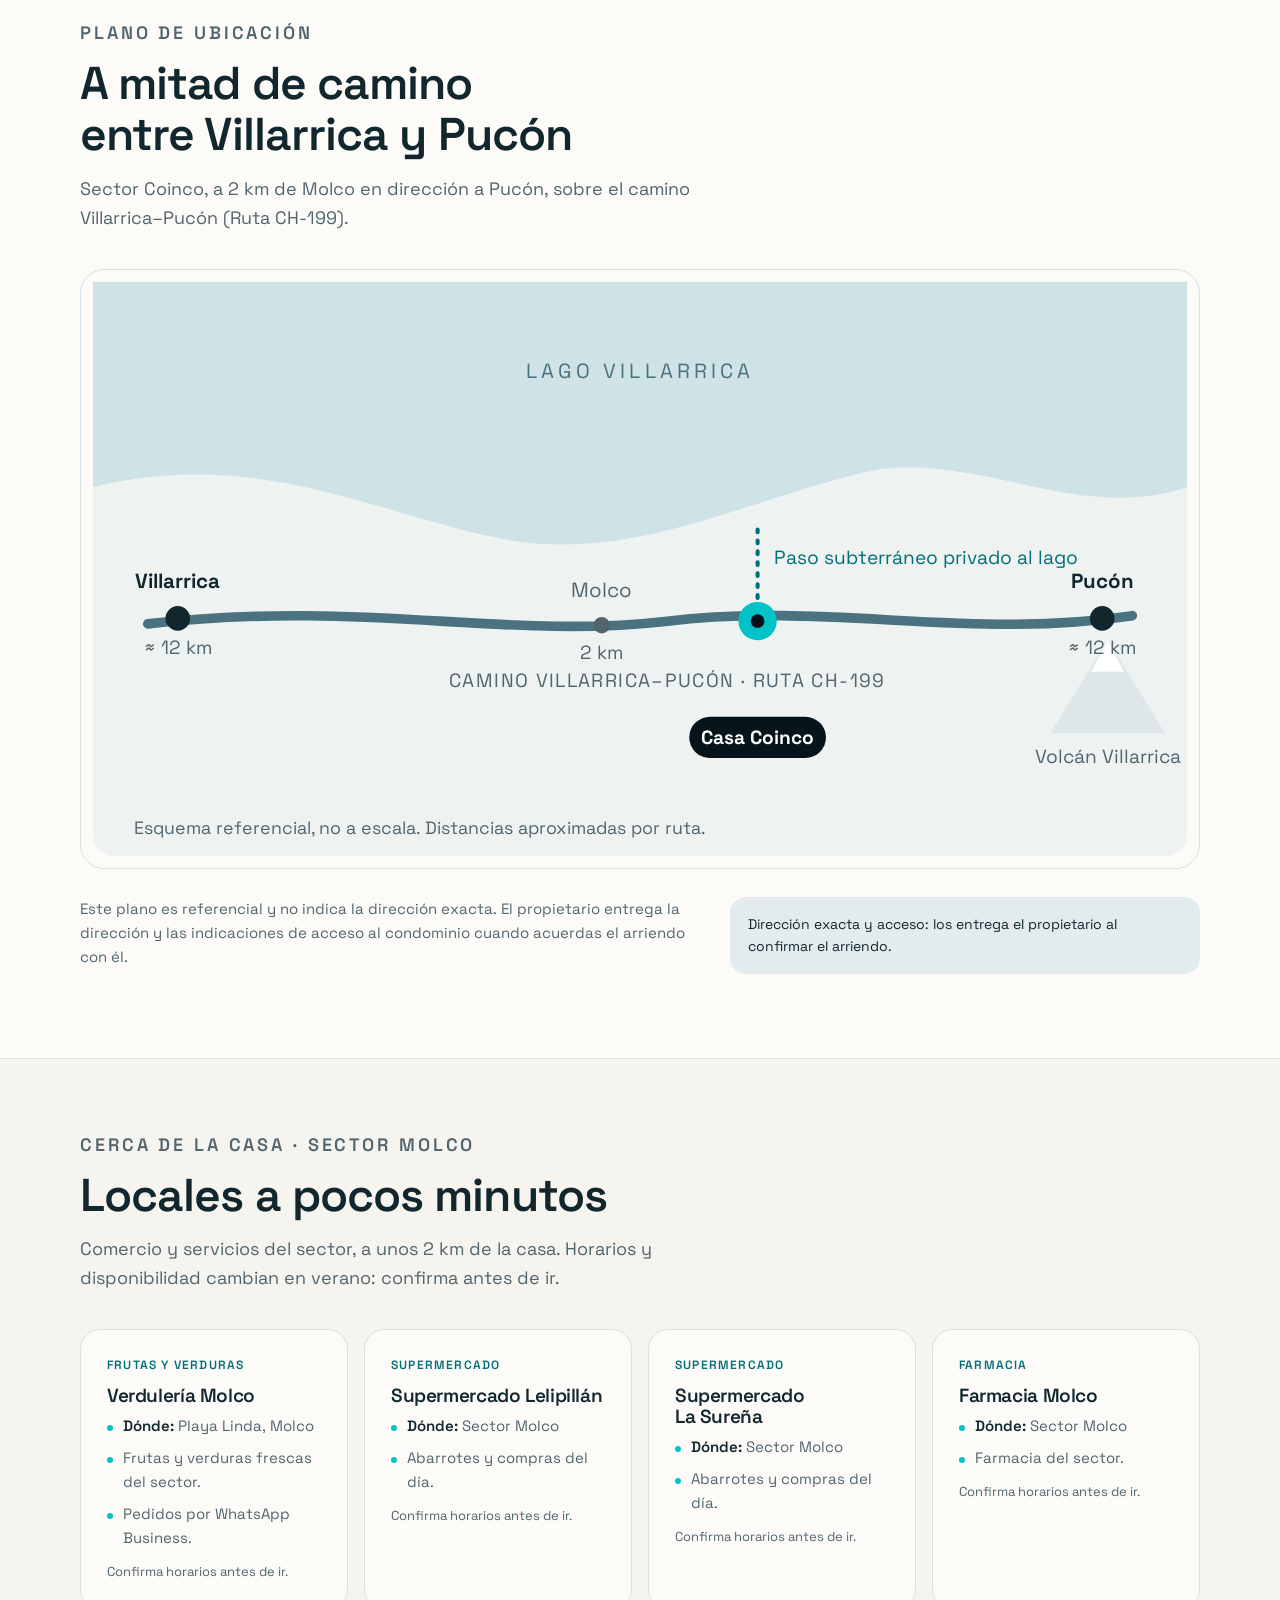
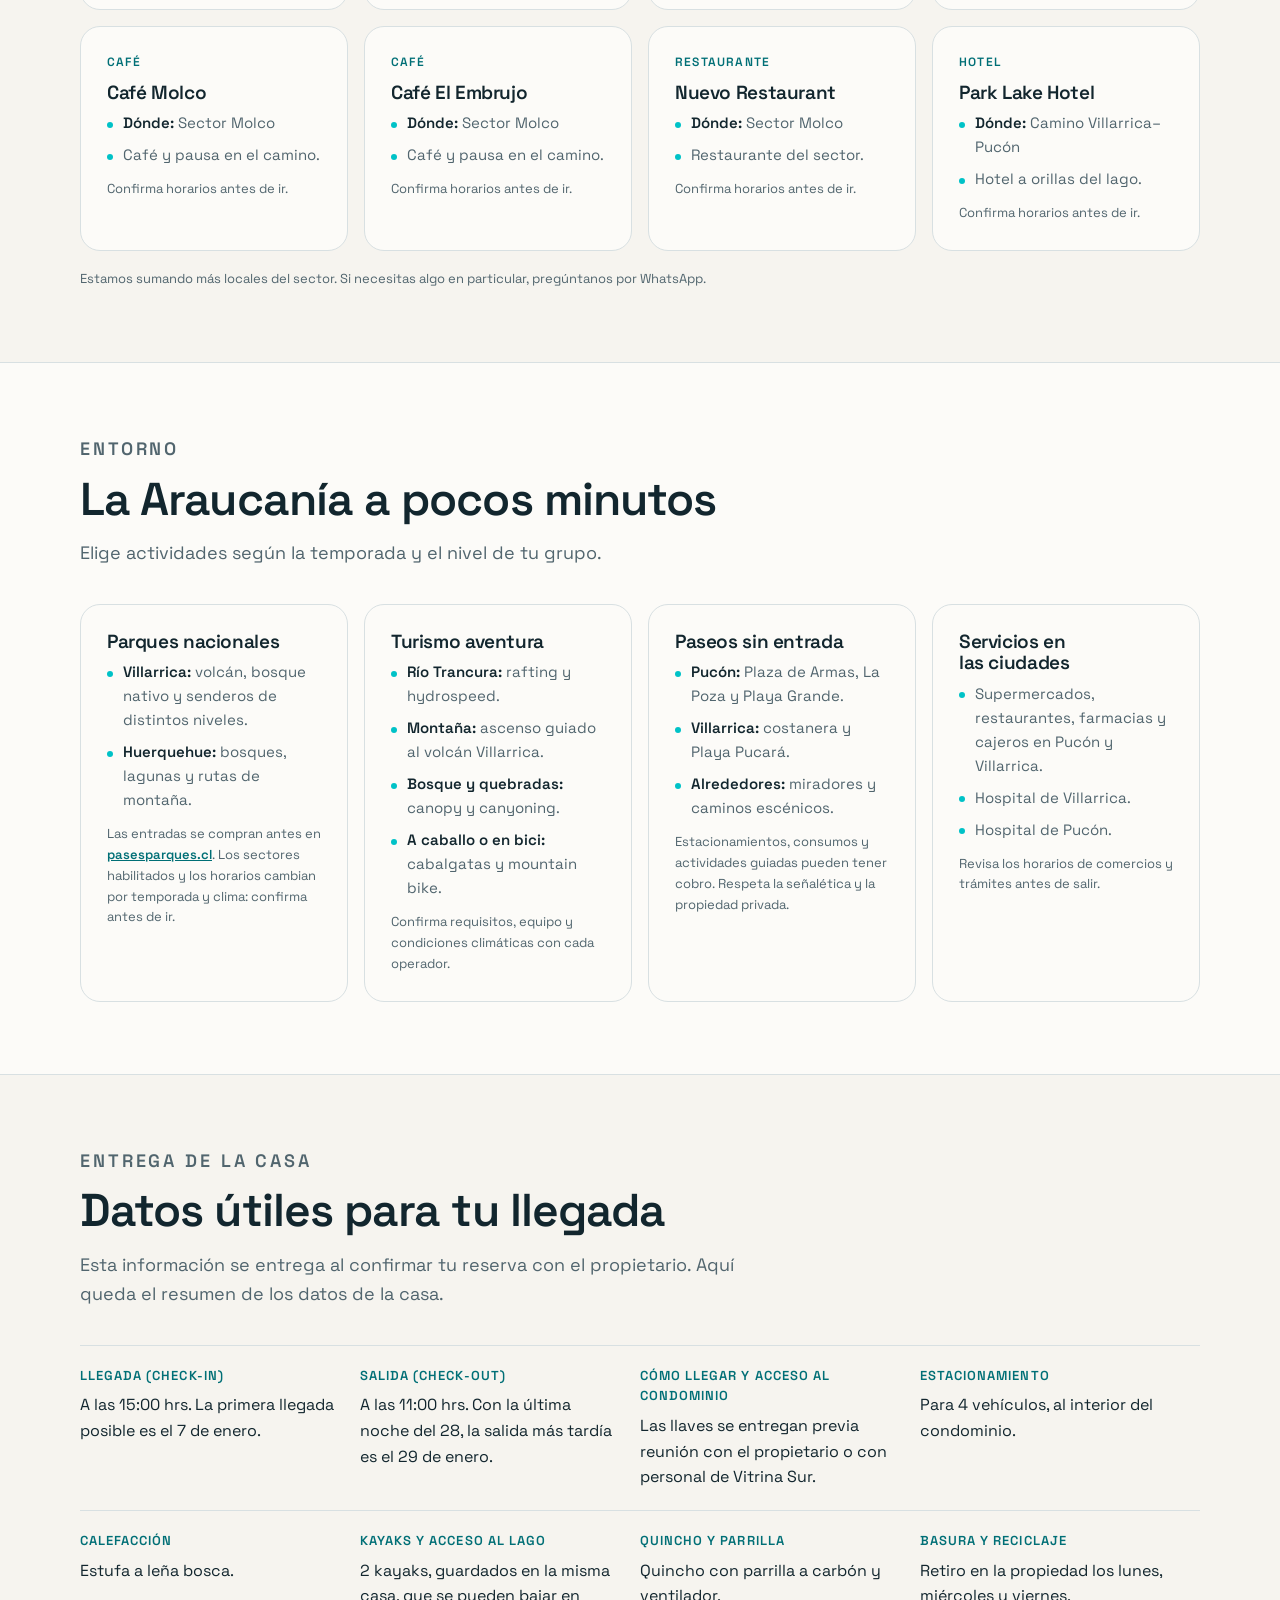
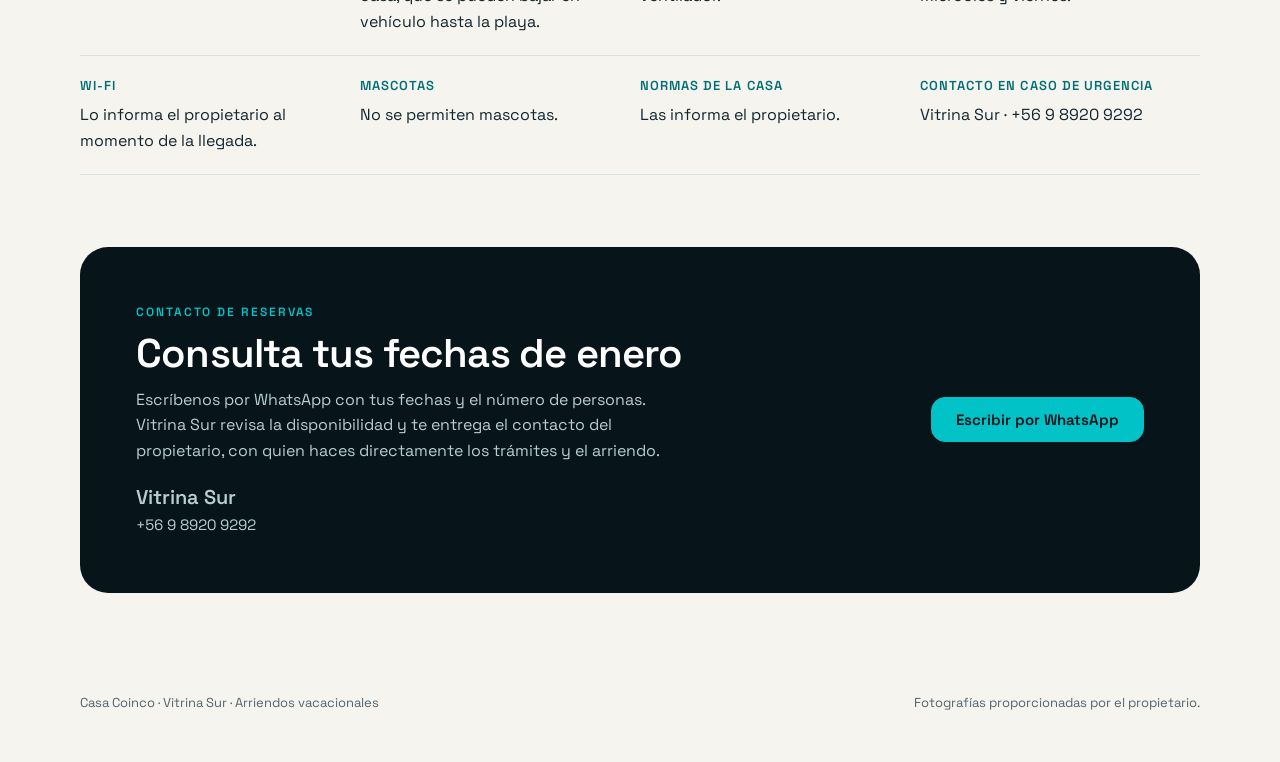
==== commit 5a59aeb8: "Disponibilidad desde el 7 de enero, fechas bloqueadas y ajustes de textos Co-Authored-By: Claude Son" ====
--- a/index.html
+++ b/index.html
@@ -5,7 +5,7 @@
 <meta name="robots" content="noindex, nofollow">
 <meta name="viewport" content="width=device-width, initial-scale=1">
 <title>Casa Coinco · Vitrina Sur (borrador para revisión)</title>
-<meta name="description" content="Casa de veraneo con acceso privado al lago Villarrica, sector Coinco. 4 dormitorios, hasta 8 huéspedes, quincho y 2 kayaks. Disponible del 4 al 28 de enero.">
+<meta name="description" content="Casa de veraneo con acceso privado al lago Villarrica, sector Coinco. 4 dormitorios, hasta 8 huéspedes, quincho y 2 kayaks. Disponible del 7 al 28 de enero.">
 <link rel="preconnect" href="https://fonts.googleapis.com">
 <link rel="preconnect" href="https://fonts.gstatic.com" crossorigin>
 <link href="https://fonts.googleapis.com/css2?family=Space+Grotesk:wght@400;500;600;700&display=swap" rel="stylesheet">
@@ -52,7 +52,7 @@
       </div>
       <figure>
         <img src="img/fachada.jpg" alt="Fachada de Casa Coinco con terraza cubierta y jardín" width="1059" height="966">
-        <div class="chip"><strong>$380.000 <small>por noche</small></strong><span>Disponible del 4 al 28 de enero de 2027</span></div>
+        <div class="chip"><strong>$380.000 <small>por noche</small></strong><span>Disponible del 7 al 28 de enero de 2027</span></div>
       </figure>
     </div>
   </div>
@@ -65,14 +65,14 @@
       </div>
       <div class="about">
         <div>
-          <p>Casa remodelada de 170 m² construidos sobre un terreno de 1.150 m². Living y comedor integrados con salida a la terraza, una segunda sala de estar con televisor para ver una película, cocina equipada con lavavajillas, logia con lavadora y secadora, y despensa. Recibe cómodamente grupos de hasta ocho personas.</p>
+          <p>Casa remodelada de 170 m² construidos sobre un terreno de 1.150 m². Living y comedor integrados con salida a la terraza, una segunda sala de estar con televisor para ver una película, cocina equipada con lavavajillas, y logia con lavadora, secadora y despensa. Recibe cómodamente grupos de hasta ocho personas.</p>
         </div>
         <div class="rooms">
           <div><strong>4 dormitorios</strong><span>El principal en suite, con vista al lago. Las piezas tienen camas de 1 plaza, que se pueden dejar como camas de 2 plazas.</span></div>
           <div><strong>3,5 baños</strong><span>Incluye el baño en suite del dormitorio principal.</span></div>
           <div><strong>Living y comedor</strong><span>Un solo espacio con salida a la terraza.</span></div>
           <div><strong>Sala de estar</strong><span>Con televisor, separada del comedor.</span></div>
-          <div><strong>Cocina y logia</strong><span>Lavavajillas, lavadora, secadora y despensa.</span></div>
+          <div><strong>Cocina y logia</strong><span>Cocina con lavavajillas. Logia con lavadora, secadora y despensa.</span></div>
         </div>
       </div>
       <div class="hl" style="margin-top:40px">
@@ -80,7 +80,7 @@
         <div><h3>Marina y 2 kayaks</h3><p>Muelle, embarcadero y zona para bañistas. Los 2 kayaks se pueden bajar a la playa.</p></div>
         <div><h3>Terraza cubierta</h3><p>Con vista al lago y a la cordillera, mesa para toda la familia.</p></div>
         <div><h3>Quincho con parrilla a carbón</h3><p>Con ventilador. Además, estacionamiento techado.</p></div>
-        <div><h3>Calefacción y leña</h3><p>Leñera con leña, bosca en la sala de estar, radiadores y estufa a gas en el comedor.</p></div>
+        <div><h3>Calefacción con estufa a combustión</h3><p>Estufa a leña bosca.</p></div>
         <div><h3>No se permiten mascotas</h3><p>La casa no admite mascotas.</p></div>
         <div><h3>Condominio seguro</h3><p>Portón eléctrico y cámaras.</p></div>
       </div>
@@ -113,7 +113,7 @@
     <div class="wrap">
       <div class="head">
         <p class="eyebrow">Tarifa y disponibilidad</p>
-        <h2>Enero en el lago, del 4 al 28</h2>
+        <h2>Enero en el lago, del 7 al 28</h2>
         <p>Elige tu llegada y tu salida en el calendario y calcula el valor de tu estadía. La estadía mínima es de una semana (7 noches). La última noche es la del 28; la salida puede ser el 29.</p>
       </div>
       <div class="rate">
@@ -122,7 +122,7 @@
           <p class="big">$380.000 <small>CLP</small></p>
           <p style="color:#9db7c0;font-size:15px">Casa completa, hasta 8 huéspedes. No se permiten mascotas.</p>
           <ul>
-            <li><b>Temporada:</b> noches del 4 al 28 de enero de 2027.</li>
+            <li><b>Temporada:</b> noches del 7 al 28 de enero de 2027.</li>
             <li><b>Estadía mínima:</b> 1 semana (7 noches).</li>
             <li><b>Mascotas:</b> no se permiten.</li>
             <li><b>Limpieza:</b> servicio adicional con costo, previa coordinación para confirmar disponibilidad.</li>
@@ -138,6 +138,7 @@
             <span><i style="background:var(--tq)"></i>Llegada y salida</span>
             <span><i style="background:#BDE6E8"></i>Noches</span>
             <span><i style="border:1.5px dashed var(--lake)"></i>Solo salida</span>
+            <span><i style="background:#E3E8EA"></i>Arrendada o no disponible</span>
           </div>
           <div class="sum" aria-live="polite">
             <p id="sumText"></p>
@@ -298,6 +299,9 @@
 <script>
 (function(){
   var CFG={phone:'56989209292',price:380000,first:4,last:28,year:2027,min:7};
+  /* Fechas NO disponibles (arrendadas o bloqueadas): [desde, hasta] por día de enero, ambos incluidos. Agregar rangos aquí. */
+  var BLOCKED=[[4,6]];
+  function isBlocked(d){return BLOCKED.some(function(r){return d>=r[0]&&d<=r[1];});}
   var MES='enero', DOW=['lun','mar','mié','jue','vie','sáb','dom'];
   function clp(n){return '$'+String(n).replace(/\B(?=(\d{3})+(?!\d))/g,'.');}
   function wa(text){return 'https://wa.me/'+CFG.phone+'?text='+encodeURIComponent(text);}
@@ -329,11 +333,11 @@
 
   /* ---- Entrega de la casa: completar los valores; lo vacío aparece como "Se informa al confirmar". ---- */
   var ENTREGA=[
-    ['Llegada (check-in)','A las 15:00 hrs. La primera llegada posible es el 4 de enero.'],
+    ['Llegada (check-in)','A las 15:00 hrs. La primera llegada posible es el 7 de enero.'],
     ['Salida (check-out)','A las 11:00 hrs. Con la última noche del 28, la salida más tardía es el 29 de enero.'],
     ['Cómo llegar y acceso al condominio','Las llaves se entregan previa reunión con el propietario o con personal de Vitrina Sur.'],
     ['Estacionamiento','Para 4 vehículos, al interior del condominio.'],
-    ['Leña y calefacción','Leña y calefacción disponibles para los días de lluvia.'],
+    ['Calefacción','Estufa a leña bosca.'],
     ['Kayaks y acceso al lago','2 kayaks, guardados en la misma casa, que se pueden bajar en vehículo hasta la playa.'],
     ['Quincho y parrilla','Quincho con parrilla a carbón y ventilador.'],
     ['Basura y reciclaje','Retiro en la propiedad los lunes, miércoles y viernes.'],
@@ -436,7 +440,7 @@
 
   /* ---- Calendario: noches del 4 al 28; el 29 solo como día de salida ---- */
   var days=document.getElementById('days');
-  var start=null,end=null,DEP=CFG.last+1,tooShort=false;
+  var start=null,end=null,DEP=CFG.last+1,notice='';
   var firstIdx=(new Date(CFG.year,0,1).getDay()+6)%7;
   var total=new Date(CFG.year,1,0).getDate();
   function dowOf(d){return DOW[(new Date(CFG.year,0,d).getDay()+6)%7];}
@@ -445,6 +449,7 @@
     for(var b=0;b<firstIdx;b++){days.appendChild(document.createElement('span'));}
     for(var d=1;d<=total;d++){
       if(d<CFG.first||d>DEP){var s=document.createElement('span');s.textContent=d;days.appendChild(s);continue;}
+      if(isBlocked(d)){var bk=document.createElement('span');bk.className='bk';bk.textContent=d;bk.setAttribute('aria-label',dowOf(d)+' '+d+' de '+MES+', arrendada o no disponible');days.appendChild(bk);continue;}
       var btn=document.createElement('button');btn.type='button';btn.textContent=d;
       btn.setAttribute('aria-label',dowOf(d)+' '+d+' de '+MES+(d===DEP?' (solo salida)':''));
       if(d===start||d===end)btn.className='ed';
@@ -455,8 +460,11 @@
     }
   }
   function pick(d){
-    tooShort=false;
-    if(start!==null&&end===null&&d>start&&d-start<CFG.min){tooShort=true;renderDays();summary();return;}
+    notice='';
+    if(start!==null&&end===null&&d>start){
+      for(var k=start;k<d;k++){if(isBlocked(k)){notice='Ese rango incluye fechas no disponibles.';renderDays();summary();return;}}
+      if(d-start<CFG.min){notice='El arriendo es de mínimo 1 semana (7 noches).';renderDays();summary();return;}
+    }
     if(start===null||end!==null){
       if(d===DEP){return;}
       start=d;end=null;
@@ -473,7 +481,7 @@
       var msg='Hola Vitrina Sur, me interesa Casa Coinco (arriendos vacacionales). Quiero arrendarla desde el '+start+' al '+end+' de enero de '+CFG.year+' ('+n+(n===1?' noche':' noches')+', valor referencial '+clp(v)+'). ¿Está disponible?';
       btn.href=wa(msg);btn.target='_blank';btn.rel='noopener';
     }else if(start){
-      t.textContent=(tooShort?'El arriendo es de mínimo 1 semana (7 noches). ':'')+'Llegada el '+dowOf(start)+' '+start+' de '+MES+'. Elige una salida desde el '+(start+CFG.min)+'.';
+      t.textContent=(notice?notice+' ':'')+'Llegada el '+dowOf(start)+' '+start+' de '+MES+'. Elige una salida desde el '+(start+CFG.min)+'.';
       tot.textContent='';
     }else{
       t.textContent='Elige el día de llegada. La estadía mínima es de 7 noches, que equivalen a '+clp(7*CFG.price)+'.';
--- a/css/site.css
+++ b/css/site.css
@@ -220,3 +220,5 @@
 footer{padding:28px 0 48px;color:var(--muted);font-size:13px}
 footer .wrap{display:flex;flex-wrap:wrap;justify-content:space-between;gap:8px 24px}
 @media(prefers-reduced-motion:reduce){html{scroll-behavior:auto}*{transition:none!important}}
+
+.days span.bk{background:repeating-linear-gradient(135deg,#EEF1F2 0 6px,#E3E8EA 6px 12px);color:#8A979C;text-decoration:line-through;cursor:not-allowed}
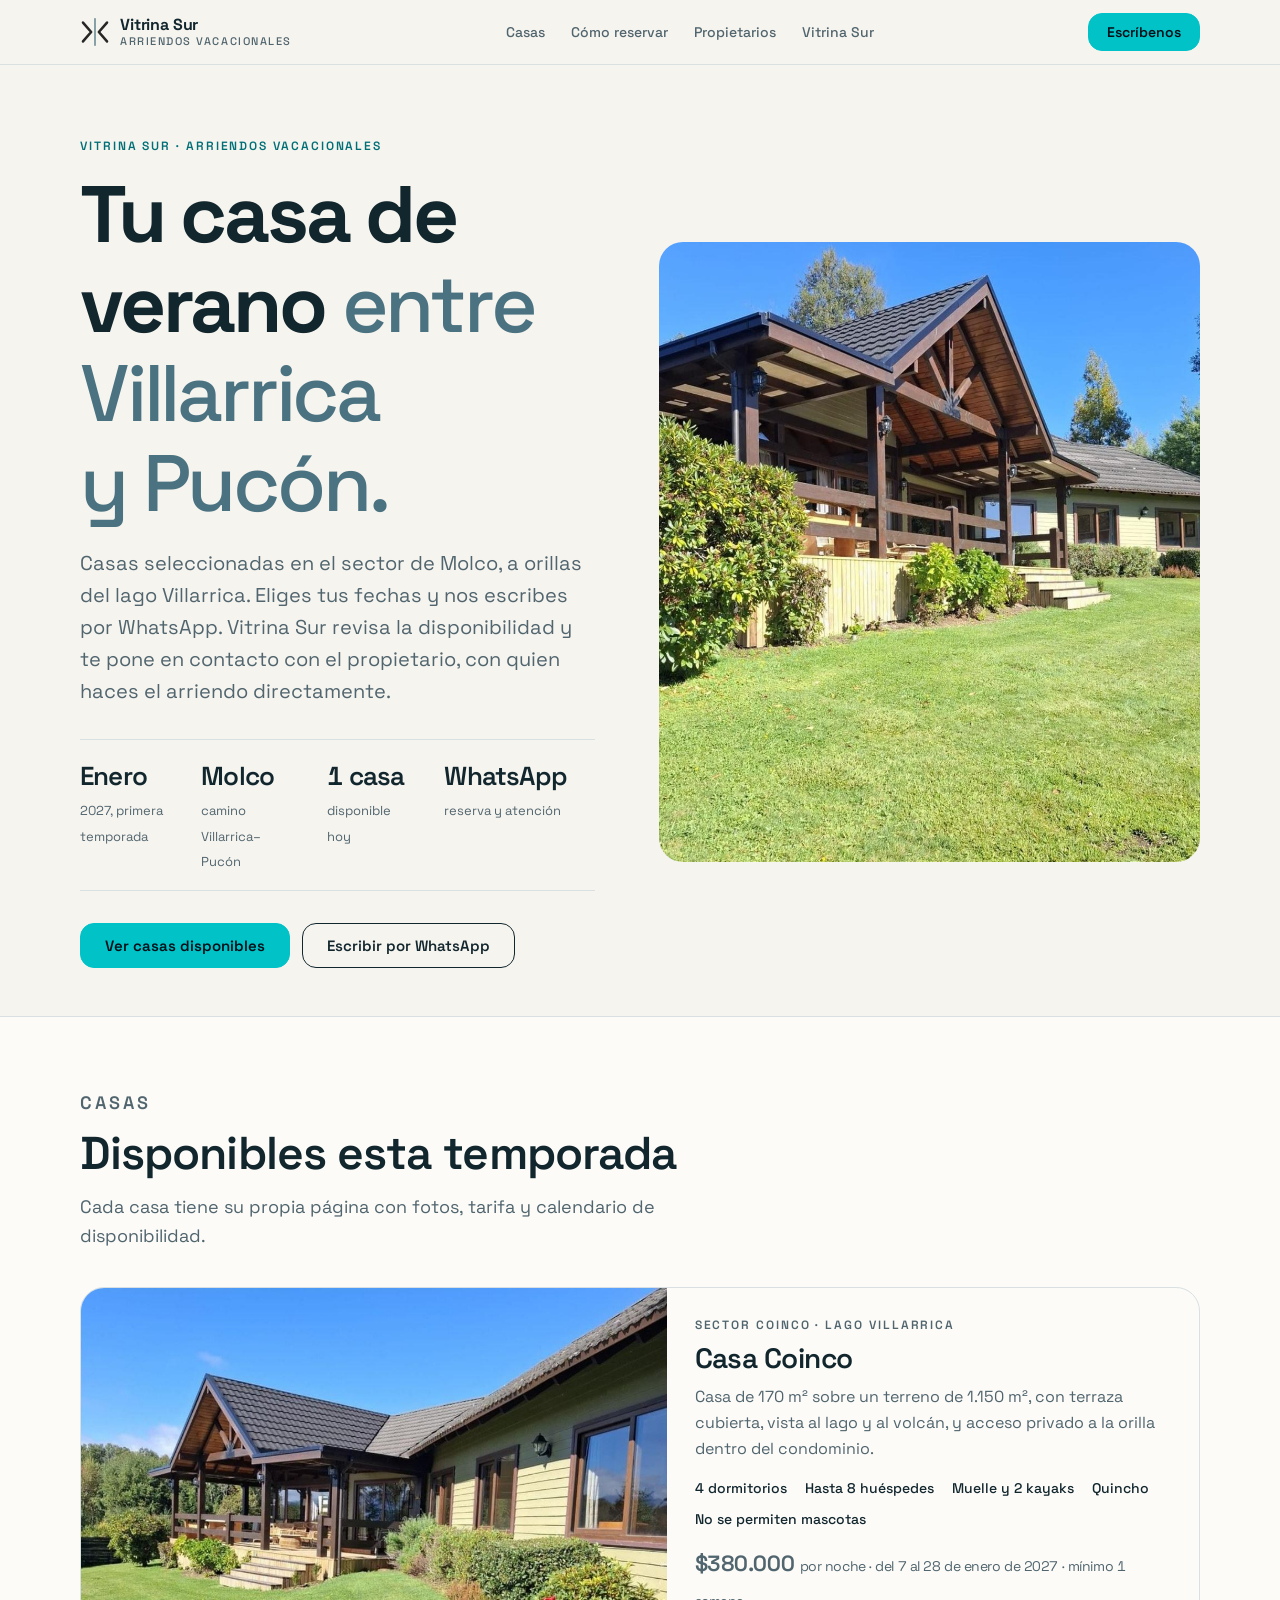
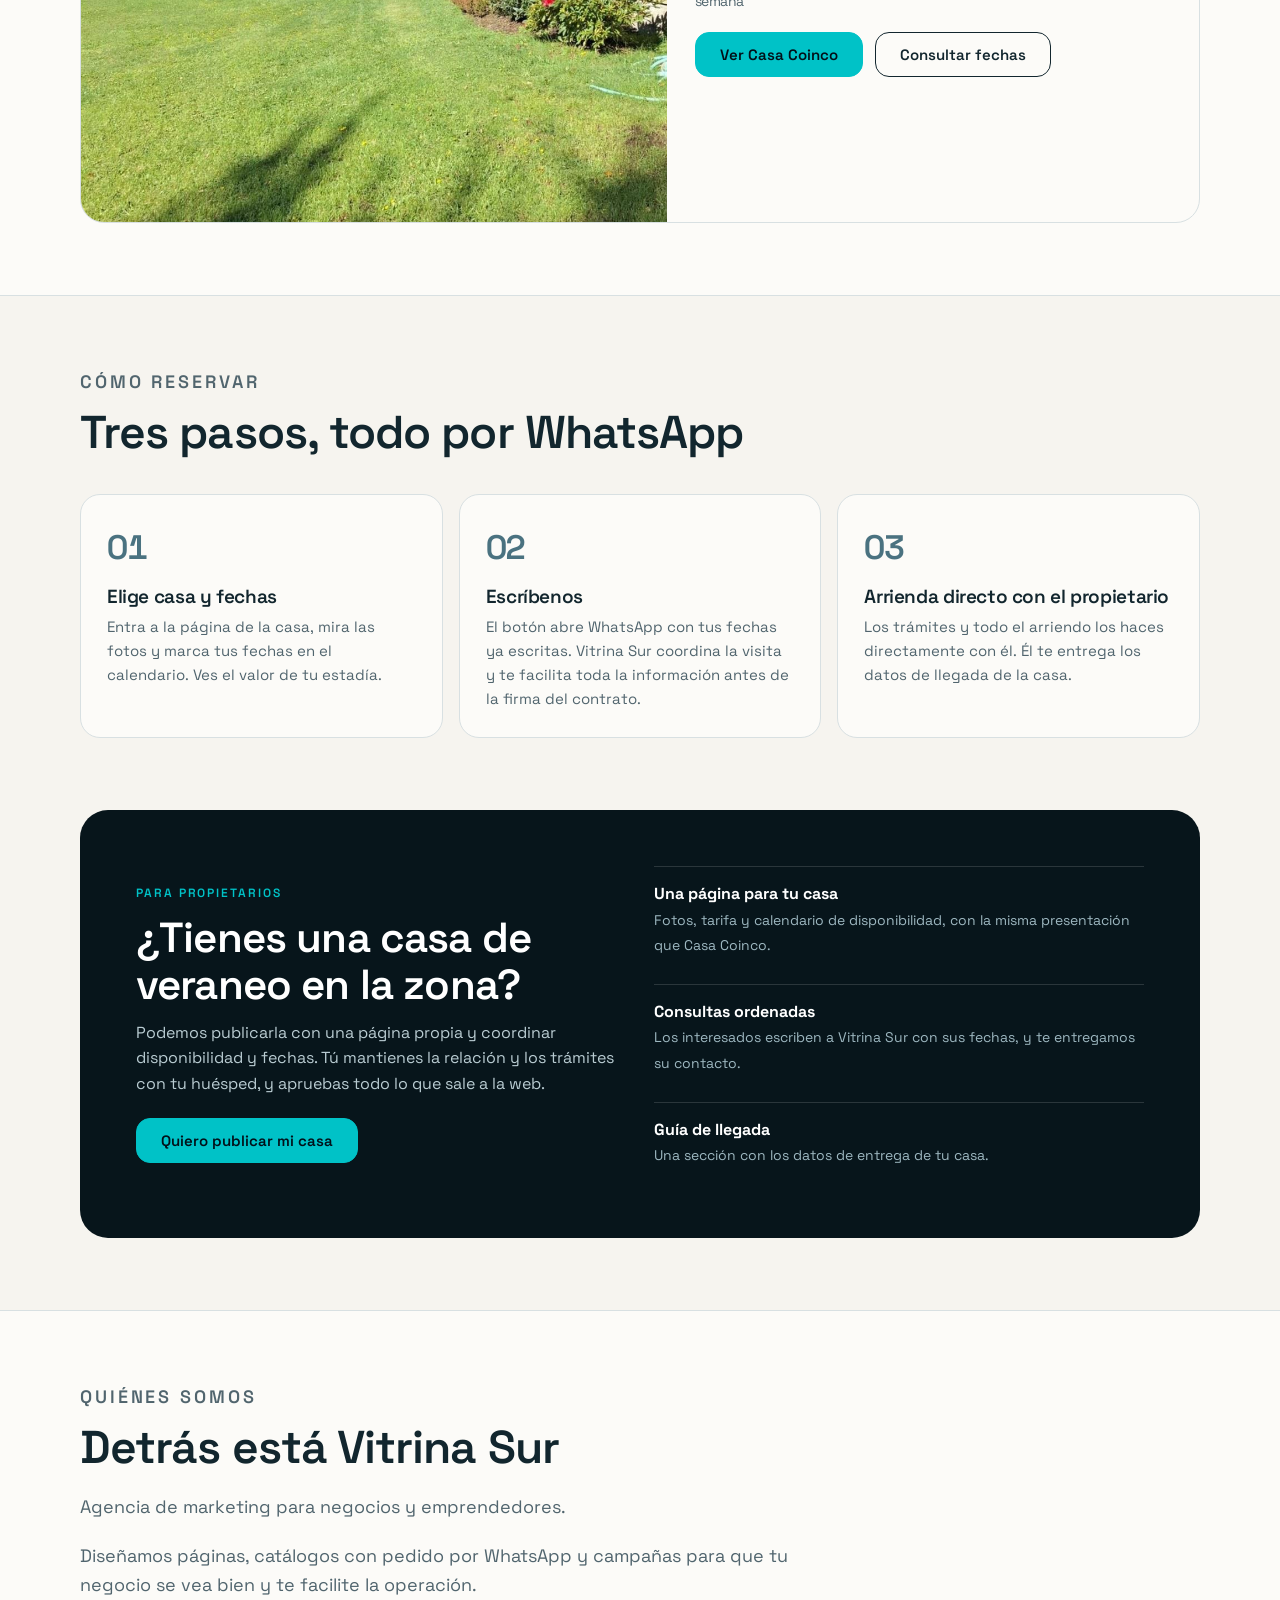
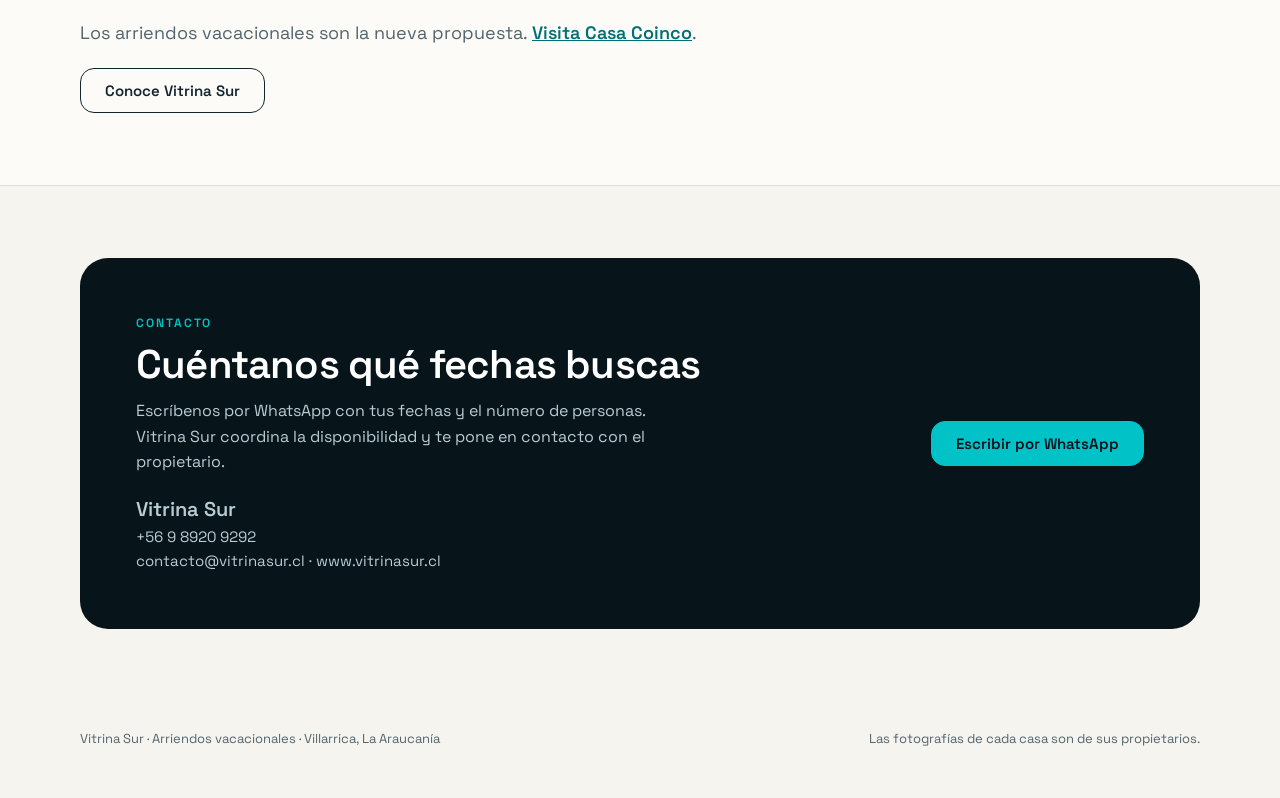
==== commit b1044b50: "Sitio público: portada Arriendos Vacacionales y página de Casa Coinco Co-Authored-By: Claude Sonnet " ====
--- a/index.html
+++ b/index.html
@@ -2,10 +2,9 @@
 <html lang="es">
 <head>
 <meta charset="utf-8">
-<meta name="robots" content="noindex, nofollow">
 <meta name="viewport" content="width=device-width, initial-scale=1">
-<title>Casa Coinco · Vitrina Sur (borrador para revisión)</title>
-<meta name="description" content="Casa de veraneo con acceso privado al lago Villarrica, sector Coinco. 4 dormitorios, hasta 8 huéspedes, quincho y 2 kayaks. Disponible del 7 al 28 de enero.">
+<title>Arriendos Vacacionales</title>
+<meta name="description" content="Vitrina Sur · Arriendos vacacionales. Casas de veraneo en el sector Molco, entre Villarrica y Pucón. Reserva y atención por WhatsApp.">
 <link rel="preconnect" href="https://fonts.googleapis.com">
 <link rel="preconnect" href="https://fonts.gstatic.com" crossorigin>
 <link href="https://fonts.googleapis.com/css2?family=Space+Grotesk:wght@400;500;600;700&display=swap" rel="stylesheet">
@@ -17,18 +16,15 @@
   <div class="wrap">
     <a class="brand" href="#inicio">
       <svg viewBox="-70 -70 140 140" role="img" aria-label="Vitrina Sur"><g fill="none" stroke-linecap="round" stroke-linejoin="round"><path d="M-56 -44 L-18 0 L-56 44" stroke="#262626" stroke-width="12"/><path d="M56 -44 L18 0 L56 44" stroke="#262626" stroke-width="12"/><path d="M0 -62 V62" stroke="#4A7280" stroke-width="6"/></g></svg>
-      <span>Casa Coinco<small>Vitrina Sur · Arriendos</small></span>
+      <span>Vitrina Sur<small>Arriendos vacacionales</small></span>
     </a>
     <ul>
-      <li><a href="#casa">La casa</a></li>
-      <li><a href="#galeria">Galería</a></li>
-      <li id="navPlano" hidden><a href="#plano">Plano</a></li>
-      <li><a href="#tarifa">Tarifa</a></li>
-      <li><a href="#ubicacion">Ubicación</a></li>
-      <li><a href="#molco">Molco</a></li>
-      <li><a href="#entrega">Entrega</a></li>
+      <li><a href="#casas">Casas</a></li>
+      <li><a href="#como">Cómo reservar</a></li>
+      <li><a href="#propietarios">Propietarios</a></li>
+      <li><a href="#vitrina-sur">Vitrina Sur</a></li>
     </ul>
-    <a class="btn sm wa" href="#contacto">Consultar</a>
+    <a class="btn sm wa" href="#contacto">Escríbenos</a>
   </div>
 </header>
 
@@ -36,460 +32,128 @@
   <div class="hero">
     <div class="wrap">
       <div>
-        <p class="eyebrow">Arriendo de temporada · Sector Coinco</p>
-        <h1>Casa <span>Coinco</span></h1>
-        <p class="lead">Un refugio para compartir entre bosque, lago y volcán, con acceso privado a la orilla, muelle y dos kayaks.</p>
+        <p class="eyebrow">Vitrina Sur · Arriendos vacacionales</p>
+        <h1>Tu casa de verano <span>entre Villarrica y Pucón.</span></h1>
+        <p class="lead">Casas seleccionadas en el sector de Molco, a orillas del lago Villarrica. Eliges tus fechas y nos escribes por WhatsApp. Vitrina Sur revisa la disponibilidad y te pone en contacto con el propietario, con quien haces el arriendo directamente.</p>
         <div class="facts">
-          <div><strong>170 m²</strong><span>construidos</span></div>
-          <div><strong>1.150 m²</strong><span>de terreno</span></div>
-          <div><strong>4</strong><span>dormitorios</span></div>
-          <div><strong>8</strong><span>huéspedes</span></div>
+          <div><strong>Enero</strong><span>2027, primera temporada</span></div>
+          <div><strong>Molco</strong><span>camino Villarrica–Pucón</span></div>
+          <div><strong>1 casa</strong><span>disponible hoy</span></div>
+          <div><strong>WhatsApp</strong><span>reserva y atención</span></div>
         </div>
         <div class="cta">
-          <a class="btn wa" href="#contacto">Consultar disponibilidad</a>
-          <a class="btn ghost" href="#galeria">Ver galería</a>
+          <a class="btn" href="#casas">Ver casas disponibles</a>
+          <a class="btn ghost wa" href="#contacto">Escribir por WhatsApp</a>
         </div>
       </div>
       <figure>
-        <img src="img/fachada.jpg" alt="Fachada de Casa Coinco con terraza cubierta y jardín" width="1059" height="966">
-        <div class="chip"><strong>$380.000 <small>por noche</small></strong><span>Disponible del 7 al 28 de enero de 2027</span></div>
+        <img src="img/portada.jpg" alt="Terraza cubierta y jardín de Casa Coinco, sector Coinco, lago Villarrica" width="1136" height="1410">
       </figure>
     </div>
   </div>
 
-  <section class="band" id="casa">
+  <section id="casas" class="band">
     <div class="wrap">
       <div class="head">
-        <p class="eyebrow">La casa</p>
-        <h2>Espacios amplios, pensados para familias</h2>
+        <p class="eyebrow">Casas</p>
+        <h2>Disponibles esta temporada</h2>
+        <p>Cada casa tiene su propia página con fotos, tarifa y calendario de disponibilidad.</p>
       </div>
-      <div class="about">
+      <article class="house">
+        <img src="img/fachada.jpg" alt="Fachada de Casa Coinco con terraza y jardín" width="1059" height="966">
+        <div class="body">
+          <p class="eyebrow">Sector Coinco · Lago Villarrica</p>
+          <h3>Casa Coinco</h3>
+          <p>Casa de 170 m² sobre un terreno de 1.150 m², con terraza cubierta, vista al lago y al volcán, y acceso privado a la orilla dentro del condominio.</p>
+          <div class="meta"><span>4 dormitorios</span><span>Hasta 8 huéspedes</span><span>Muelle y 2 kayaks</span><span>Quincho</span><span>No se permiten mascotas</span></div>
+          <p class="price-line">$380.000 <small>por noche · del 7 al 28 de enero de 2027 · mínimo 1 semana</small></p>
+          <div class="cta">
+            <a class="btn" href="casa-coinco.html">Ver Casa Coinco</a>
+            <a class="btn ghost wa-coinco" href="#contacto">Consultar fechas</a>
+          </div>
+        </div>
+      </article>
+    </div>
+  </section>
+
+  <section id="como">
+    <div class="wrap">
+      <div class="head">
+        <p class="eyebrow">Cómo reservar</p>
+        <h2>Tres pasos, todo por WhatsApp</h2>
+      </div>
+      <ol class="steps">
+        <li><h3>Elige casa y fechas</h3><p>Entra a la página de la casa, mira las fotos y marca tus fechas en el calendario. Ves el valor de tu estadía.</p></li>
+        <li><h3>Escríbenos</h3><p>El botón abre WhatsApp con tus fechas ya escritas. Vitrina Sur coordina la visita y te facilita toda la información antes de la firma del contrato.</p></li>
+        <li><h3>Arrienda directo con el propietario</h3><p>Los trámites y todo el arriendo los haces directamente con él. Él te entrega los datos de llegada de la casa.</p></li>
+      </ol>
+    </div>
+  </section>
+
+  <section id="propietarios" style="padding-top:0">
+    <div class="wrap">
+      <div class="owners">
         <div>
-          <p>Casa remodelada de 170 m² construidos sobre un terreno de 1.150 m². Living y comedor integrados con salida a la terraza, una segunda sala de estar con televisor para ver una película, cocina equipada con lavavajillas, y logia con lavadora, secadora y despensa. Recibe cómodamente grupos de hasta ocho personas.</p>
+          <p class="eyebrow">Para propietarios</p>
+          <h2>¿Tienes una casa de veraneo en la zona?</h2>
+          <p>Podemos publicarla con una página propia y coordinar disponibilidad y fechas. Tú mantienes la relación y los trámites con tu huésped, y apruebas todo lo que sale a la web.</p>
+          <p style="margin-top:22px"><a class="btn wa-owner" href="#contacto">Quiero publicar mi casa</a></p>
         </div>
-        <div class="rooms">
-          <div><strong>4 dormitorios</strong><span>El principal en suite, con vista al lago. Las piezas tienen camas de 1 plaza, que se pueden dejar como camas de 2 plazas.</span></div>
-          <div><strong>3,5 baños</strong><span>Incluye el baño en suite del dormitorio principal.</span></div>
-          <div><strong>Living y comedor</strong><span>Un solo espacio con salida a la terraza.</span></div>
-          <div><strong>Sala de estar</strong><span>Con televisor, separada del comedor.</span></div>
-          <div><strong>Cocina y logia</strong><span>Cocina con lavavajillas. Logia con lavadora, secadora y despensa.</span></div>
-        </div>
-      </div>
-      <div class="hl" style="margin-top:40px">
-        <div><h3>Acceso privado al lago</h3><p>Paso subterráneo del condominio con reja y clave hasta la orilla.</p></div>
-        <div><h3>Marina y 2 kayaks</h3><p>Muelle, embarcadero y zona para bañistas. Los 2 kayaks se pueden bajar a la playa.</p></div>
-        <div><h3>Terraza cubierta</h3><p>Con vista al lago y a la cordillera, mesa para toda la familia.</p></div>
-        <div><h3>Quincho con parrilla a carbón</h3><p>Con ventilador. Además, estacionamiento techado.</p></div>
-        <div><h3>Calefacción con estufa a combustión</h3><p>Estufa a leña bosca.</p></div>
-        <div><h3>No se permiten mascotas</h3><p>La casa no admite mascotas.</p></div>
-        <div><h3>Condominio seguro</h3><p>Portón eléctrico y cámaras.</p></div>
+        <ul>
+          <li><b>Una página para tu casa</b><span>Fotos, tarifa y calendario de disponibilidad, con la misma presentación que Casa Coinco.</span></li>
+          <li><b>Consultas ordenadas</b><span>Los interesados escriben a Vitrina Sur con sus fechas, y te entregamos su contacto.</span></li>
+          <li><b>Guía de llegada</b><span>Una sección con los datos de entrega de tu casa.</span></li>
+        </ul>
       </div>
     </div>
   </section>
 
-  <section id="galeria">
+  <section id="vitrina-sur" class="band">
     <div class="wrap">
-      <div class="head">
-        <p class="eyebrow">Galería</p>
-        <h2>Conoce cada ambiente</h2>
-        <p>Toca una fotografía para verla en grande.</p>
+      <div class="head" style="margin-bottom:0">
+        <p class="eyebrow">Quiénes somos</p>
+        <h2>Detrás está Vitrina Sur</h2>
       </div>
-      <div class="filters" id="filters" role="group" aria-label="Filtrar fotografías"></div>
-      <div class="grid" id="grid"></div>
-    </div>
-  </section>
-
-  <section class="band" id="plano" hidden>
-    <div class="wrap">
-      <div class="head">
-        <p class="eyebrow">Plano</p>
-        <h2>Distribución de la casa</h2>
-      </div>
-      <div class="plans" id="plans"></div>
-    </div>
-  </section>
-
-  <section id="tarifa">
-    <div class="wrap">
-      <div class="head">
-        <p class="eyebrow">Tarifa y disponibilidad</p>
-        <h2>Enero en el lago, del 7 al 28</h2>
-        <p>Elige tu llegada y tu salida en el calendario y calcula el valor de tu estadía. La estadía mínima es de una semana (7 noches). La última noche es la del 28; la salida puede ser el 29.</p>
-      </div>
-      <div class="rate">
-        <div class="price">
-          <p class="eyebrow">Valor por noche</p>
-          <p class="big">$380.000 <small>CLP</small></p>
-          <p style="color:#9db7c0;font-size:15px">Casa completa, hasta 8 huéspedes. No se permiten mascotas.</p>
-          <ul>
-            <li><b>Temporada:</b> noches del 7 al 28 de enero de 2027.</li>
-            <li><b>Estadía mínima:</b> 1 semana (7 noches).</li>
-            <li><b>Mascotas:</b> no se permiten.</li>
-            <li><b>Limpieza:</b> servicio adicional con costo, previa coordinación para confirmar disponibilidad.</li>
-            <li><b>Reserva y trámites:</b> todo el arriendo se gestiona directamente con el propietario de la casa. Vitrina Sur coordina disponibilidad y fechas, y te pone en contacto con él.</li>
-          </ul>
-        </div>
-        <div class="cal">
-          <h3>Enero 2027 <span>Días disponibles en celeste</span></h3>
-          <div class="dow" aria-hidden="true"><span>L</span><span>M</span><span>M</span><span>J</span><span>V</span><span>S</span><span>D</span></div>
-          <div class="days" id="days"></div>
-          <div class="legend">
-            <span><i style="background:var(--mist)"></i>Disponible</span>
-            <span><i style="background:var(--tq)"></i>Llegada y salida</span>
-            <span><i style="background:#BDE6E8"></i>Noches</span>
-            <span><i style="border:1.5px dashed var(--lake)"></i>Solo salida</span>
-            <span><i style="background:#E3E8EA"></i>Arrendada o no disponible</span>
-          </div>
-          <div class="sum" aria-live="polite">
-            <p id="sumText"></p>
-            <strong id="sumTotal"></strong>
-            <a class="btn" id="sumBtn" href="#contacto">Consultar por estas fechas</a>
-          </div>
-        </div>
+      <div class="about-vs" style="margin-top:20px">
+        <p>Agencia de marketing para negocios y emprendedores.</p>
+        <p>Diseñamos páginas, catálogos con pedido por WhatsApp y campañas para que tu negocio se vea bien y te facilite la operación.</p>
+        <p>Los arriendos vacacionales son la nueva propuesta. <a href="casa-coinco.html" style="color:var(--tq-deep);font-weight:600">Visita Casa Coinco</a>.</p>
+        <p><a class="btn ghost" href="https://www.vitrinasur.cl" target="_blank" rel="noopener">Conoce Vitrina Sur</a></p>
       </div>
     </div>
   </section>
 
-  <section class="band" id="ubicacion">
-    <div class="wrap">
-      <div class="head">
-        <p class="eyebrow">Plano de ubicación</p>
-        <h2>A mitad de camino entre Villarrica y Pucón</h2>
-        <p>Sector Coinco, a 2 km de Molco en dirección a Pucón, sobre el camino Villarrica–Pucón (Ruta CH-199).</p>
-      </div>
-      <div class="loc">
-        <div class="map">
-          <svg viewBox="0 0 800 420" role="img" aria-labelledby="mapT mapD">
-            <title id="mapT">Esquema de ubicación de Casa Coinco</title>
-            <desc id="mapD">Casa Coinco queda entre Villarrica y Pucón, a 2 kilómetros de Molco, a unos 12 kilómetros de cada ciudad, con acceso al lago por un paso subterráneo.</desc>
-            <rect width="800" height="420" rx="16" fill="#EEF3F2"/>
-            <path d="M0 0H800V150C720 178 640 120 560 140C470 163 390 205 300 188C210 171 120 120 0 150Z" fill="#CFE3E6"/>
-            <text x="400" y="70" text-anchor="middle" font-size="15" fill="#4A7280" letter-spacing="3">LAGO VILLARRICA</text>
-            <path d="M40 250C200 232 300 262 420 248C540 234 640 262 760 244" fill="none" stroke="#4A7280" stroke-width="7" stroke-linecap="round"/>
-            <text x="420" y="296" text-anchor="middle" font-size="14" fill="#51656E" letter-spacing="1">CAMINO VILLARRICA–PUCÓN · RUTA CH-199</text>
-            <path d="M486 247V176" stroke="#006F76" stroke-width="3" stroke-dasharray="2 6" stroke-linecap="round"/>
-            <text x="498" y="206" font-size="14" fill="#006F76">Paso subterráneo privado al lago</text>
-            <path d="M700 330L742 262L784 330Z" fill="#DDE6E8"/><path d="M730 285L742 262L754 285Z" fill="#fff"/>
-            <text x="742" y="352" text-anchor="middle" font-size="14" fill="#51656E">Volcán Villarrica</text>
-            <circle cx="62" cy="246" r="9" fill="#12262E"/>
-            <text x="62" y="224" text-anchor="middle" font-size="15" font-weight="700" fill="#12262E">Villarrica</text>
-            <text x="62" y="272" text-anchor="middle" font-size="14" fill="#51656E">≈ 12 km</text>
-            <circle cx="372" cy="251" r="6" fill="#51656E"/>
-            <text x="372" y="230" text-anchor="middle" font-size="15" fill="#51656E">Molco</text>
-            <text x="372" y="276" text-anchor="middle" font-size="14" fill="#51656E">2 km</text>
-            <circle cx="738" cy="246" r="9" fill="#12262E"/>
-            <text x="738" y="224" text-anchor="middle" font-size="15" font-weight="700" fill="#12262E">Pucón</text>
-            <text x="738" y="272" text-anchor="middle" font-size="14" fill="#51656E">≈ 12 km</text>
-            <circle cx="486" cy="248" r="14" fill="#00C2C7"/><circle cx="486" cy="248" r="5" fill="#021019"/>
-            <rect x="436" y="318" width="100" height="30" rx="15" fill="#07151B"/>
-            <text x="486" y="338" text-anchor="middle" font-size="14" font-weight="700" fill="#fff">Casa Coinco</text>
-            <text x="30" y="404" font-size="13" fill="#51656E">Esquema referencial, no a escala. Distancias aproximadas por ruta.</text>
-          </svg>
-        </div>
-        <aside>
-          <p>Este plano es referencial y no indica la dirección exacta. El propietario entrega la dirección y las indicaciones de acceso al condominio cuando acuerdas el arriendo con él.</p>
-          <div class="note">Dirección exacta y acceso: los entrega el propietario al confirmar el arriendo.</div>
-        </aside>
-      </div>
-    </div>
-  </section>
-
-  <section id="molco">
-    <div class="wrap">
-      <div class="head">
-        <p class="eyebrow">Cerca de la casa · Sector Molco</p>
-        <h2>Locales a pocos minutos</h2>
-        <p>Comercio y servicios del sector, a unos 2 km de la casa. Horarios y disponibilidad cambian en verano: confirma antes de ir.</p>
-      </div>
-      <div class="cards" id="locales"></div>
-      <p class="src" id="localesNote"></p>
-    </div>
-  </section>
-
-  <section class="band" id="entorno">
-    <div class="wrap">
-      <div class="head">
-        <p class="eyebrow">Entorno</p>
-        <h2>La Araucanía a pocos minutos</h2>
-        <p>Elige actividades según la temporada y el nivel de tu grupo.</p>
-      </div>
-      <div class="cards">
-        <div class="card">
-          <h3>Parques nacionales</h3>
-          <ul>
-            <li><b>Villarrica:</b> volcán, bosque nativo y senderos de distintos niveles.</li>
-            <li><b>Huerquehue:</b> bosques, lagunas y rutas de montaña.</li>
-          </ul>
-          <p class="small">Las entradas se compran antes en <a href="https://www.pasesparques.cl" target="_blank" rel="noopener">pasesparques.cl</a>. Los sectores habilitados y los horarios cambian por temporada y clima: confirma antes de ir.</p>
-        </div>
-        <div class="card">
-          <h3>Turismo aventura</h3>
-          <ul>
-            <li><b>Río Trancura:</b> rafting y hydrospeed.</li>
-            <li><b>Montaña:</b> ascenso guiado al volcán Villarrica.</li>
-            <li><b>Bosque y quebradas:</b> canopy y canyoning.</li>
-            <li><b>A caballo o en bici:</b> cabalgatas y mountain bike.</li>
-          </ul>
-          <p class="small">Confirma requisitos, equipo y condiciones climáticas con cada operador.</p>
-        </div>
-        <div class="card">
-          <h3>Paseos sin entrada</h3>
-          <ul>
-            <li><b>Pucón:</b> Plaza de Armas, La Poza y Playa Grande.</li>
-            <li><b>Villarrica:</b> costanera y Playa Pucará.</li>
-            <li><b>Alrededores:</b> miradores y caminos escénicos.</li>
-          </ul>
-          <p class="small">Estacionamientos, consumos y actividades guiadas pueden tener cobro. Respeta la señalética y la propiedad privada.</p>
-        </div>
-        <div class="card">
-          <h3>Servicios en las ciudades</h3>
-          <ul>
-            <li>Supermercados, restaurantes, farmacias y cajeros en Pucón y Villarrica.</li>
-            <li>Hospital de Villarrica.</li>
-            <li>Hospital de Pucón.</li>
-          </ul>
-          <p class="small">Revisa los horarios de comercios y trámites antes de salir.</p>
-        </div>
-      </div>
-    </div>
-  </section>
-
-  <section id="entrega">
-    <div class="wrap">
-      <div class="head">
-        <p class="eyebrow">Entrega de la casa</p>
-        <h2>Datos útiles para tu llegada</h2>
-        <p>Esta información se entrega al confirmar tu reserva con el propietario. Aquí queda el resumen de los datos de la casa.</p>
-      </div>
-      <dl class="deliver deliver-wrap" id="deliver"></dl>
-    </div>
-  </section>
-
-  <section id="contacto" style="padding-top:0">
+  <section id="contacto">
     <div class="wrap">
       <div class="contact">
         <div>
-          <p class="eyebrow">Contacto de reservas</p>
-          <h2>Consulta tus fechas de enero</h2>
-          <p>Escríbenos por WhatsApp con tus fechas y el número de personas. Vitrina Sur revisa la disponibilidad y te entrega el contacto del propietario, con quien haces directamente los trámites y el arriendo.</p>
-          <p class="who">Vitrina Sur <span>+56 9 8920 9292</span></p>
+          <p class="eyebrow">Contacto</p>
+          <h2>Cuéntanos qué fechas buscas</h2>
+          <p>Escríbenos por WhatsApp con tus fechas y el número de personas. Vitrina Sur coordina la disponibilidad y te pone en contacto con el propietario.</p>
+          <p class="who">Vitrina Sur <span id="phoneLabel">+56 9 8920 9292</span><span>contacto@vitrinasur.cl · www.vitrinasur.cl</span></p>
         </div>
         <a class="btn wa" id="mainWa" href="#" target="_blank" rel="noopener">Escribir por WhatsApp</a>
       </div>
     </div>
   </section>
-
-  
 </main>
 
 <footer>
   <div class="wrap">
-    <span>Casa Coinco · Vitrina Sur · Arriendos vacacionales</span>
-    <span>Fotografías proporcionadas por el propietario.</span>
+    <span>Vitrina Sur · Arriendos vacacionales · Villarrica, La Araucanía</span>
+    <span>Las fotografías de cada casa son de sus propietarios.</span>
   </div>
 </footer>
 
-<div class="lb" id="lb" role="dialog" aria-modal="true" aria-label="Fotografía ampliada">
-  <button class="x" id="lbX" aria-label="Cerrar">×</button>
-  <button class="pv" id="lbP" aria-label="Anterior">‹</button>
-  <div class="lb-in"><img id="lbImg" alt=""><p id="lbCap"></p></div>
-  <button class="nx" id="lbN" aria-label="Siguiente">›</button>
-</div>
-
 <script>
 (function(){
-  var CFG={phone:'56989209292',price:380000,first:4,last:28,year:2027,min:7};
-  /* Fechas NO disponibles (arrendadas o bloqueadas): [desde, hasta] por día de enero, ambos incluidos. Agregar rangos aquí. */
-  var BLOCKED=[[4,6]];
-  function isBlocked(d){return BLOCKED.some(function(r){return d>=r[0]&&d<=r[1];});}
-  var MES='enero', DOW=['lun','mar','mié','jue','vie','sáb','dom'];
-  function clp(n){return '$'+String(n).replace(/\B(?=(\d{3})+(?!\d))/g,'.');}
-  function wa(text){return 'https://wa.me/'+CFG.phone+'?text='+encodeURIComponent(text);}
-  var GENERIC='Hola Vitrina Sur, me interesa Casa Coinco (arriendos vacacionales). Quiero consultar disponibilidad en enero de '+CFG.year+'.';
-  document.querySelectorAll('a.wa').forEach(function(a){a.href=wa(GENERIC);a.target='_blank';a.rel='noopener';});
-
-  /* ---- Locales de Molco: completar/editar aquí. Solo se muestran datos confirmados. ---- */
-  var LOCALES=[
-    {tag:'Frutas y verduras',name:'Verdulería Molco',where:'Playa Linda, Molco',lines:['Frutas y verduras frescas del sector.','Pedidos por WhatsApp Business.'],confirmar:true},
-    {tag:'Supermercado',name:'Supermercado Lelipillán',where:'Sector Molco',lines:['Abarrotes y compras del día.'],confirmar:true},
-    {tag:'Supermercado',name:'Supermercado La Sureña',where:'Sector Molco',lines:['Abarrotes y compras del día.'],confirmar:true},
-    {tag:'Farmacia',name:'Farmacia Molco',where:'Sector Molco',lines:['Farmacia del sector.'],confirmar:true},
-    {tag:'Café',name:'Café Molco',where:'Sector Molco',lines:['Café y pausa en el camino.'],confirmar:true},
-    {tag:'Café',name:'Café El Embrujo',where:'Sector Molco',lines:['Café y pausa en el camino.'],confirmar:true},
-    {tag:'Restaurante',name:'Nuevo Restaurant',where:'Sector Molco',lines:['Restaurante del sector.'],confirmar:true},
-    {tag:'Hotel',name:'Park Lake Hotel',where:'Camino Villarrica–Pucón',lines:['Hotel a orillas del lago.'],confirmar:true}
-  ];
-  var lc=document.getElementById('locales');
-  LOCALES.forEach(function(l){
-    var c=document.createElement('div');c.className='card';
-    var s='<span class="tag">'+l.tag+'</span><h3>'+l.name+'</h3><ul>';
-    s+='<li><b>Dónde:</b> '+l.where+'</li>';
-    l.lines.forEach(function(x){s+='<li>'+x+'</li>';});
-    s+='</ul>';
-    if(l.confirmar)s+='<p class="small">Confirma horarios antes de ir.</p>';
-    c.innerHTML=s;lc.appendChild(c);
-  });
-  document.getElementById('localesNote').textContent='Estamos sumando más locales del sector. Si necesitas algo en particular, pregúntanos por WhatsApp.';
-
-  /* ---- Entrega de la casa: completar los valores; lo vacío aparece como "Se informa al confirmar". ---- */
-  var ENTREGA=[
-    ['Llegada (check-in)','A las 15:00 hrs. La primera llegada posible es el 7 de enero.'],
-    ['Salida (check-out)','A las 11:00 hrs. Con la última noche del 28, la salida más tardía es el 29 de enero.'],
-    ['Cómo llegar y acceso al condominio','Las llaves se entregan previa reunión con el propietario o con personal de Vitrina Sur.'],
-    ['Estacionamiento','Para 4 vehículos, al interior del condominio.'],
-    ['Calefacción','Estufa a leña bosca.'],
-    ['Kayaks y acceso al lago','2 kayaks, guardados en la misma casa, que se pueden bajar en vehículo hasta la playa.'],
-    ['Quincho y parrilla','Quincho con parrilla a carbón y ventilador.'],
-    ['Basura y reciclaje','Retiro en la propiedad los lunes, miércoles y viernes.'],
-    ['Wi-Fi','Lo informa el propietario al momento de la llegada.'],
-    ['Mascotas','No se permiten mascotas.'],
-    ['Normas de la casa','Las informa el propietario.'],
-    ['Contacto en caso de urgencia','Vitrina Sur · +56 9 8920 9292']
-  ];
-  var dl=document.getElementById('deliver');
-  ENTREGA.forEach(function(e){
-    var d=document.createElement('div');
-    var t=document.createElement('dt');t.textContent=e[0];
-    var v=document.createElement('dd');
-    if(e[1]){v.textContent=e[1];}else{v.textContent='Lo informa el propietario al confirmar.';v.className='pending';}
-    d.appendChild(t);d.appendChild(v);dl.appendChild(d);
-  });
-
-  /* ---- Galería ---- */
-  var PHOTOS=[
-    ['fachada','Fachada y jardín exterior','Exterior'],
-    ['portada','Terraza y jardín','Exterior'],
-    ['acceso','Acceso y estacionamiento techado','Exterior'],
-    ['porche','Porche de entrada','Exterior'],
-    ['living','Living y comedor','Living y comedor'],
-    ['comedor','Comedor','Living y comedor'],
-    ['living-comedor','Vista del living al comedor','Living y comedor'],
-    ['estar','Sala de estar con televisor','Living y comedor'],
-    ['estar-vista','Vista del área de estar','Living y comedor'],
-    ['estar-bosca','Sala de estar con bosca a leña','Living y comedor'],
-    ['cocina','Cocina y barra','Cocina'],
-    ['cocina-refri','Refrigerador, lavavajillas y almacenamiento','Cocina'],
-    ['dorm-principal','Dormitorio principal en suite · vista al lago','Dormitorios'],
-    ['dorm-lago','Dormitorio con vista al lago','Dormitorios'],
-    ['dorm-jardin','Dormitorio con vista al jardín','Dormitorios'],
-    ['dorm-reja','Dormitorio','Dormitorios'],
-    ['terraza','Terraza cubierta','Terraza'],
-    ['terraza-mesa','Mesa y bancas de la terraza','Terraza'],
-    ['terraza-vista','Vista al lago y cordillera','Terraza'],
-    ['playa-muelle','Playa y muelle','Lago'],
-    ['orilla','Orilla y actividades en el lago','Lago'],
-    ['muelle-atardecer','Muelle al atardecer','Lago']
-  ];
-  var cats=['Todas'].concat(PHOTOS.reduce(function(a,p){if(a.indexOf(p[2])<0)a.push(p[2]);return a;},[]));
-  var current='Todas', visible=[], idx=0;
-  var grid=document.getElementById('grid'), filters=document.getElementById('filters');
-  function renderFilters(){
-    filters.innerHTML='';
-    cats.forEach(function(c){
-      var b=document.createElement('button');b.type='button';b.textContent=c;
-      b.setAttribute('aria-pressed',c===current?'true':'false');
-      b.addEventListener('click',function(){current=c;renderFilters();renderGrid();});
-      filters.appendChild(b);
-    });
-  }
-  function renderGrid(){
-    visible=PHOTOS.filter(function(p){return current==='Todas'||p[2]===current;});
-    grid.innerHTML='';
-    visible.forEach(function(p,i){
-      var f=document.createElement('figure');
-      var b=document.createElement('button');b.type='button';b.setAttribute('aria-label','Ampliar: '+p[1]);
-      var w=document.createElement('div');w.className='im';
-      var im=document.createElement('img');im.src='img/'+p[0]+'.jpg';im.alt=p[1];im.loading=i<6?'eager':'lazy';
-      w.appendChild(im);b.appendChild(w);
-      var c=document.createElement('figcaption');c.textContent=p[1];
-      b.appendChild(c);f.appendChild(b);grid.appendChild(f);
-      b.addEventListener('click',function(){open(i);});
-    });
-  }
-  var lb=document.getElementById('lb'),lbImg=document.getElementById('lbImg'),lbCap=document.getElementById('lbCap');
-  function show(){var p=visible[idx];lbImg.src='img/'+p[0]+'.jpg';lbImg.alt=p[1];lbCap.textContent=p[1];}
-  function open(i){idx=i;show();lb.classList.add('open');document.getElementById('lbX').focus();}
-  function close(){lb.classList.remove('open');}
-  function step(d){idx=(idx+d+visible.length)%visible.length;show();}
-  document.getElementById('lbX').onclick=close;
-  document.getElementById('lbP').onclick=function(){step(-1);};
-  document.getElementById('lbN').onclick=function(){step(1);};
-  lb.addEventListener('click',function(e){if(e.target===lb)close();});
-  document.addEventListener('keydown',function(e){
-    if(!lb.classList.contains('open'))return;
-    if(e.key==='Escape')close();
-    if(e.key==='ArrowLeft')step(-1);
-    if(e.key==='ArrowRight')step(1);
-  });
-  renderFilters();renderGrid();
-
-  /* ---- Plano y render: aparece solo si existen img/plano.jpg o img/render.jpg ---- */
-  [['plano','Plano de la casa'],['render','Render de la casa']].forEach(function(p){
-    var t=new Image();
-    t.onload=function(){
-      var f=document.createElement('figure');
-      var im=document.createElement('img');im.src='img/'+p[0]+'.jpg';im.alt=p[1];
-      var c=document.createElement('figcaption');c.textContent=p[1];
-      f.appendChild(im);f.appendChild(c);
-      document.getElementById('plans').appendChild(f);
-      document.getElementById('plano').hidden=false;
-      document.getElementById('navPlano').hidden=false;
-    };
-    t.src='img/'+p[0]+'.jpg';
-  });
-
-  /* ---- Calendario: noches del 4 al 28; el 29 solo como día de salida ---- */
-  var days=document.getElementById('days');
-  var start=null,end=null,DEP=CFG.last+1,notice='';
-  var firstIdx=(new Date(CFG.year,0,1).getDay()+6)%7;
-  var total=new Date(CFG.year,1,0).getDate();
-  function dowOf(d){return DOW[(new Date(CFG.year,0,d).getDay()+6)%7];}
-  function renderDays(){
-    days.innerHTML='';
-    for(var b=0;b<firstIdx;b++){days.appendChild(document.createElement('span'));}
-    for(var d=1;d<=total;d++){
-      if(d<CFG.first||d>DEP){var s=document.createElement('span');s.textContent=d;days.appendChild(s);continue;}
-      if(isBlocked(d)){var bk=document.createElement('span');bk.className='bk';bk.textContent=d;bk.setAttribute('aria-label',dowOf(d)+' '+d+' de '+MES+', arrendada o no disponible');days.appendChild(bk);continue;}
-      var btn=document.createElement('button');btn.type='button';btn.textContent=d;
-      btn.setAttribute('aria-label',dowOf(d)+' '+d+' de '+MES+(d===DEP?' (solo salida)':''));
-      if(d===start||d===end)btn.className='ed';
-      else if(start&&end&&d>start&&d<end)btn.className='rg';
-      else if(d===DEP)btn.className='dep';
-      (function(day){btn.addEventListener('click',function(){pick(day);});})(d);
-      days.appendChild(btn);
-    }
-  }
-  function pick(d){
-    notice='';
-    if(start!==null&&end===null&&d>start){
-      for(var k=start;k<d;k++){if(isBlocked(k)){notice='Ese rango incluye fechas no disponibles.';renderDays();summary();return;}}
-      if(d-start<CFG.min){notice='El arriendo es de mínimo 1 semana (7 noches).';renderDays();summary();return;}
-    }
-    if(start===null||end!==null){
-      if(d===DEP){return;}
-      start=d;end=null;
-    }else if(d>start){end=d;}
-    else{if(d===DEP)return;start=d;end=null;}
-    renderDays();summary();
-  }
-  function summary(){
-    var t=document.getElementById('sumText'),tot=document.getElementById('sumTotal'),btn=document.getElementById('sumBtn');
-    if(start&&end){
-      var n=end-start,v=n*CFG.price;
-      t.textContent='Llegada '+dowOf(start)+' '+start+' · salida '+dowOf(end)+' '+end+' de '+MES+' · '+n+(n===1?' noche':' noches');
-      tot.textContent=clp(v);
-      var msg='Hola Vitrina Sur, me interesa Casa Coinco (arriendos vacacionales). Quiero arrendarla desde el '+start+' al '+end+' de enero de '+CFG.year+' ('+n+(n===1?' noche':' noches')+', valor referencial '+clp(v)+'). ¿Está disponible?';
-      btn.href=wa(msg);btn.target='_blank';btn.rel='noopener';
-    }else if(start){
-      t.textContent=(notice?notice+' ':'')+'Llegada el '+dowOf(start)+' '+start+' de '+MES+'. Elige una salida desde el '+(start+CFG.min)+'.';
-      tot.textContent='';
-    }else{
-      t.textContent='Elige el día de llegada. La estadía mínima es de 7 noches, que equivalen a '+clp(7*CFG.price)+'.';
-      tot.textContent='';
-    }
-    if(!(start&&end)){btn.href=wa(GENERIC);btn.target='_blank';btn.rel='noopener';}
-  }
-  renderDays();summary();
+  var PHONE='56989209292';
+  function wa(t){return 'https://wa.me/'+PHONE+'?text='+encodeURIComponent(t);}
+  function set(sel,t){document.querySelectorAll(sel).forEach(function(a){a.href=wa(t);a.target='_blank';a.rel='noopener';});}
+  set('a.wa','Hola Vitrina Sur, me interesa Arriendos Vacacionales. Quiero consultar por casas disponibles en enero de 2027.');
+  set('a.wa-coinco','Hola Vitrina Sur, me interesa Casa Coinco (arriendos vacacionales). Quiero consultar disponibilidad en enero de 2027.');
+  set('a.wa-owner','Hola Vitrina Sur, me interesa publicar mi casa de veraneo en Arriendos Vacacionales. Quiero conocer cómo funciona.');
+  document.getElementById('mainWa').href=wa('Hola Vitrina Sur, me interesa Arriendos Vacacionales. Quiero consultar por casas disponibles en enero de 2027.');
 })();
 </script>
 </body>
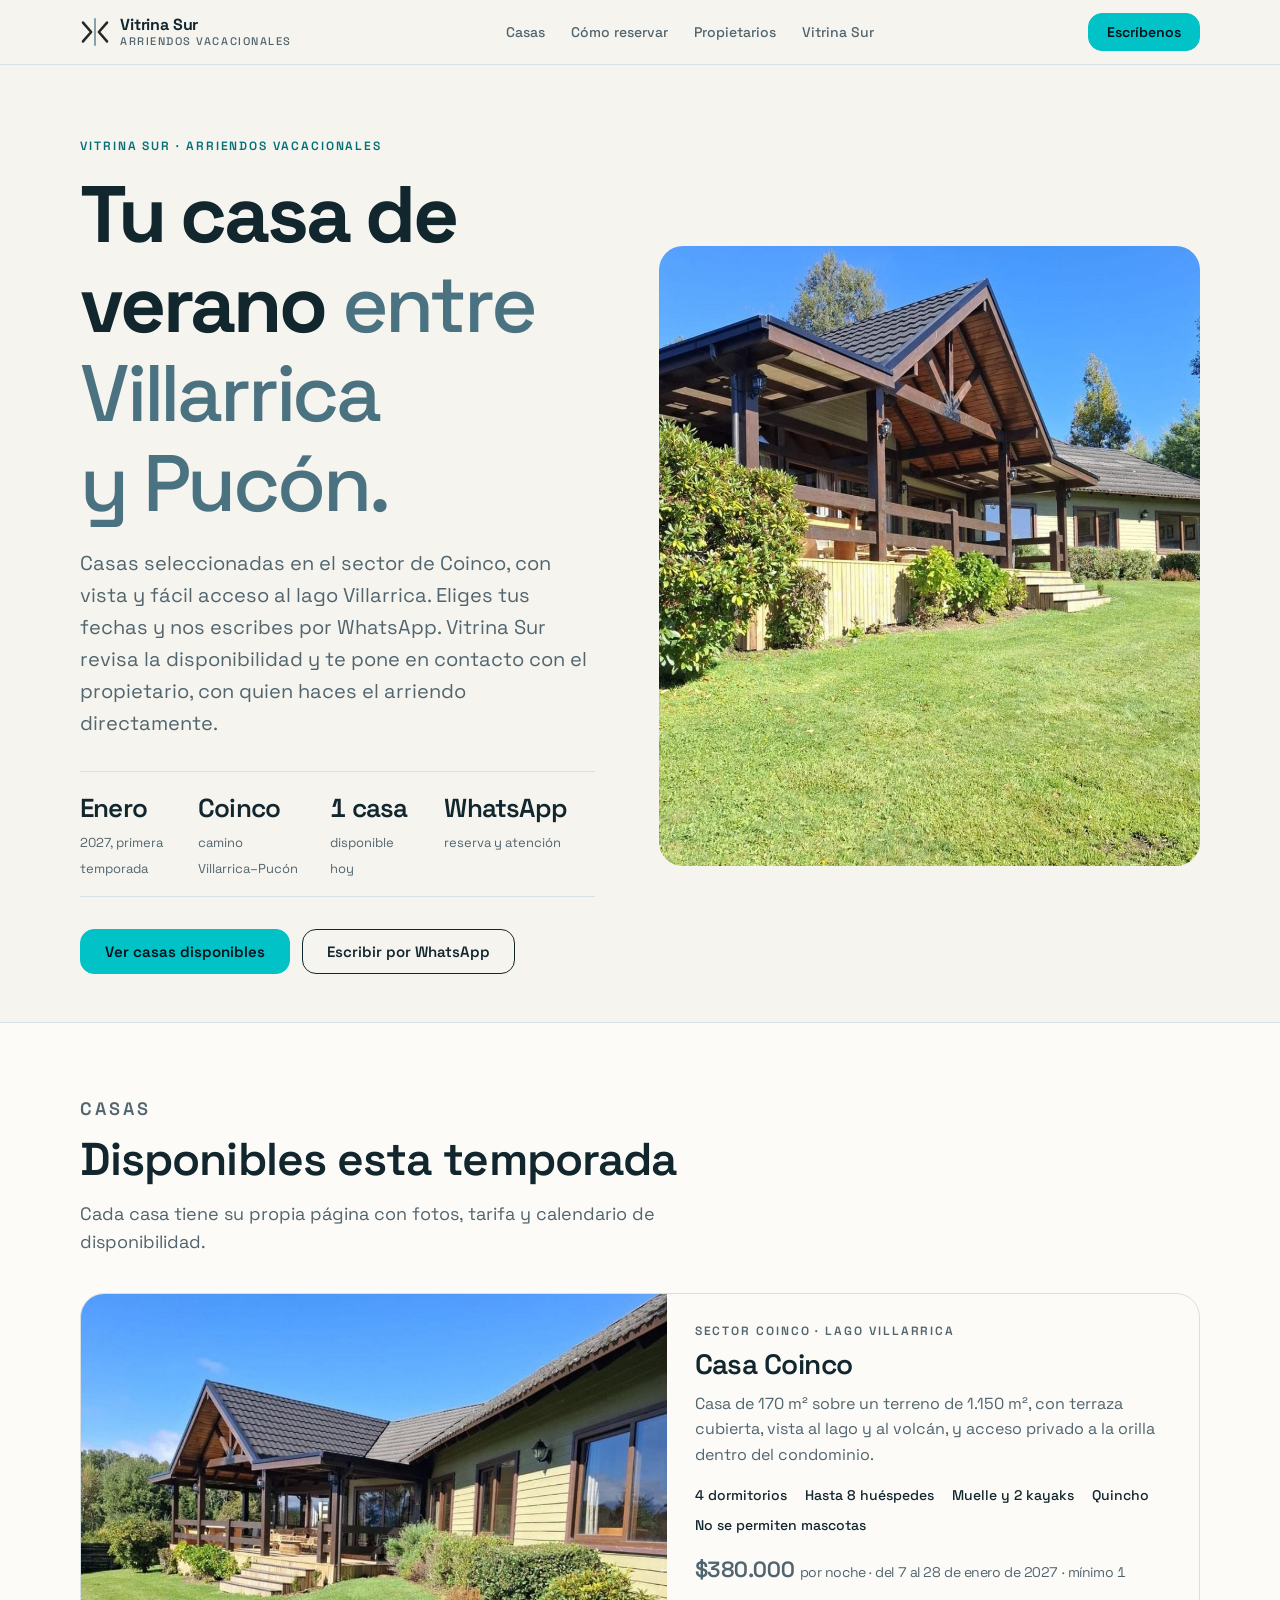
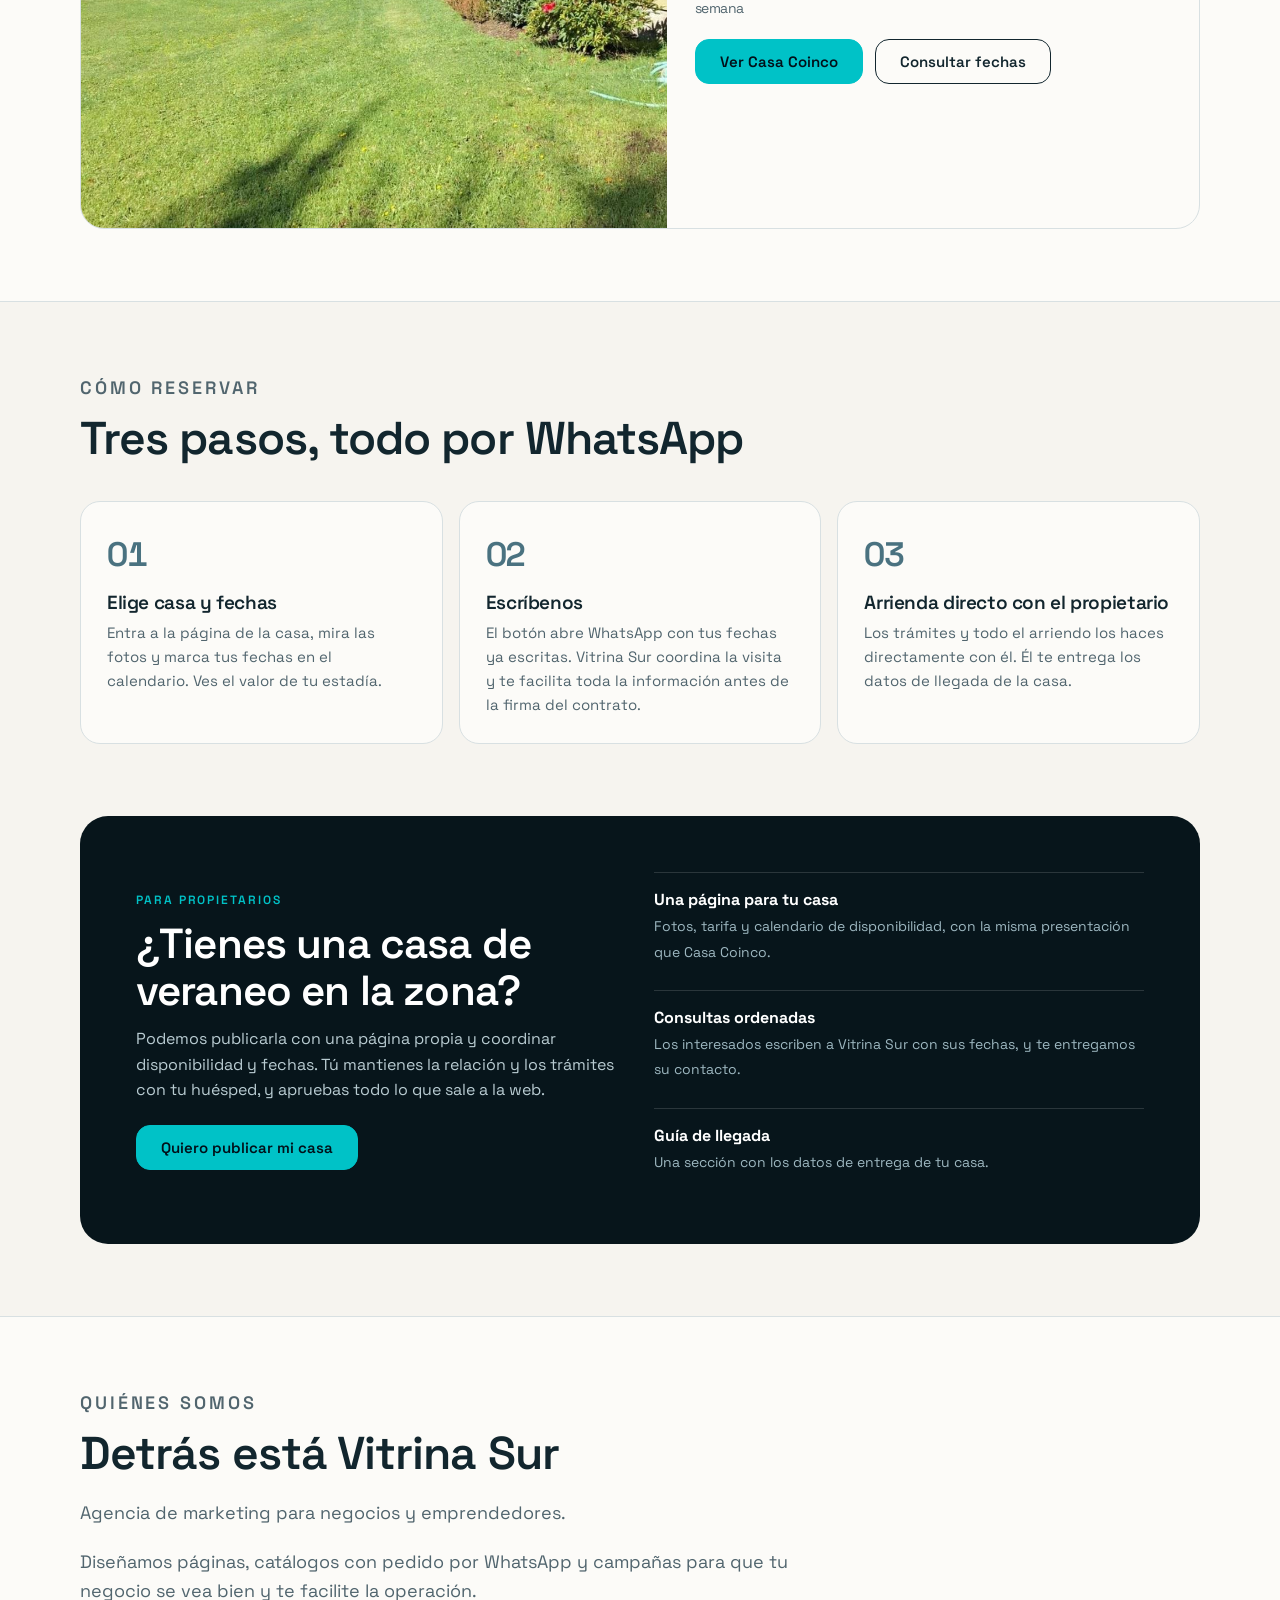
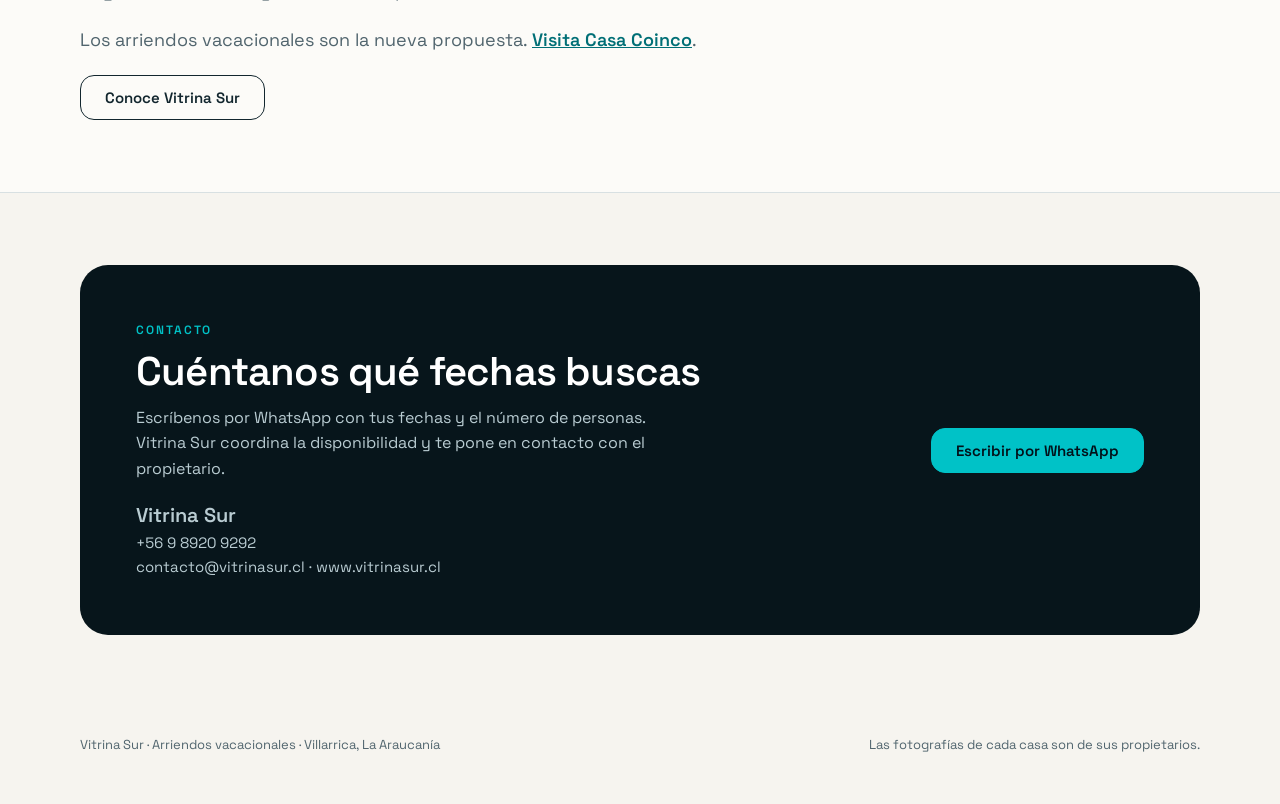
==== commit 7b063e99: "Portada: sector Coinco y 'vista y fácil acceso al lago' Co-Authored-By: Claude Sonnet 5.5 <noreply@a" ====
--- a/index.html
+++ b/index.html
@@ -4,7 +4,7 @@
 <meta charset="utf-8">
 <meta name="viewport" content="width=device-width, initial-scale=1">
 <title>Arriendos Vacacionales</title>
-<meta name="description" content="Vitrina Sur · Arriendos vacacionales. Casas de veraneo en el sector Molco, entre Villarrica y Pucón. Reserva y atención por WhatsApp.">
+<meta name="description" content="Vitrina Sur · Arriendos vacacionales. Casas de veraneo en el sector Coinco, entre Villarrica y Pucón. Reserva y atención por WhatsApp.">
 <link rel="preconnect" href="https://fonts.googleapis.com">
 <link rel="preconnect" href="https://fonts.gstatic.com" crossorigin>
 <link href="https://fonts.googleapis.com/css2?family=Space+Grotesk:wght@400;500;600;700&display=swap" rel="stylesheet">
@@ -34,10 +34,10 @@
       <div>
         <p class="eyebrow">Vitrina Sur · Arriendos vacacionales</p>
         <h1>Tu casa de verano <span>entre Villarrica y Pucón.</span></h1>
-        <p class="lead">Casas seleccionadas en el sector de Molco, a orillas del lago Villarrica. Eliges tus fechas y nos escribes por WhatsApp. Vitrina Sur revisa la disponibilidad y te pone en contacto con el propietario, con quien haces el arriendo directamente.</p>
+        <p class="lead">Casas seleccionadas en el sector de Coinco, con vista y fácil acceso al lago Villarrica. Eliges tus fechas y nos escribes por WhatsApp. Vitrina Sur revisa la disponibilidad y te pone en contacto con el propietario, con quien haces el arriendo directamente.</p>
         <div class="facts">
           <div><strong>Enero</strong><span>2027, primera temporada</span></div>
-          <div><strong>Molco</strong><span>camino Villarrica–Pucón</span></div>
+          <div><strong>Coinco</strong><span>camino Villarrica–Pucón</span></div>
           <div><strong>1 casa</strong><span>disponible hoy</span></div>
           <div><strong>WhatsApp</strong><span>reserva y atención</span></div>
         </div>
